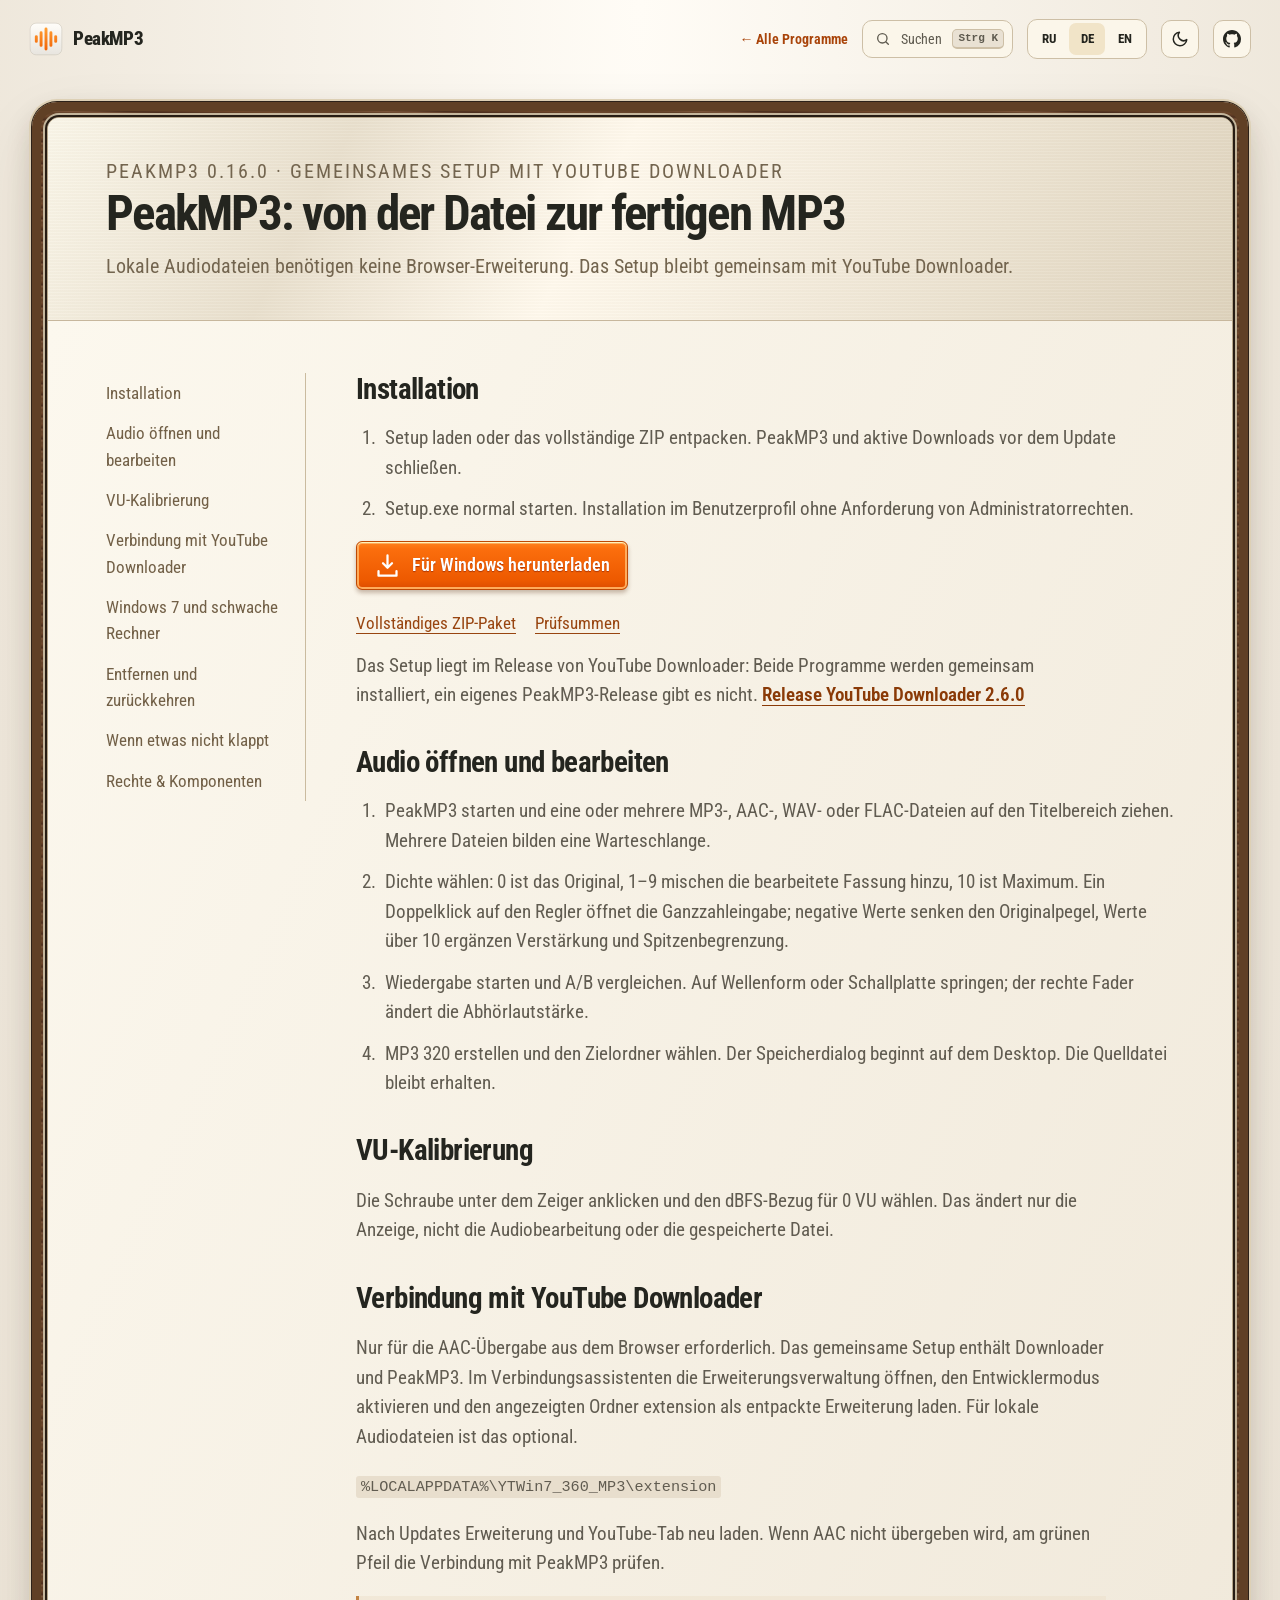
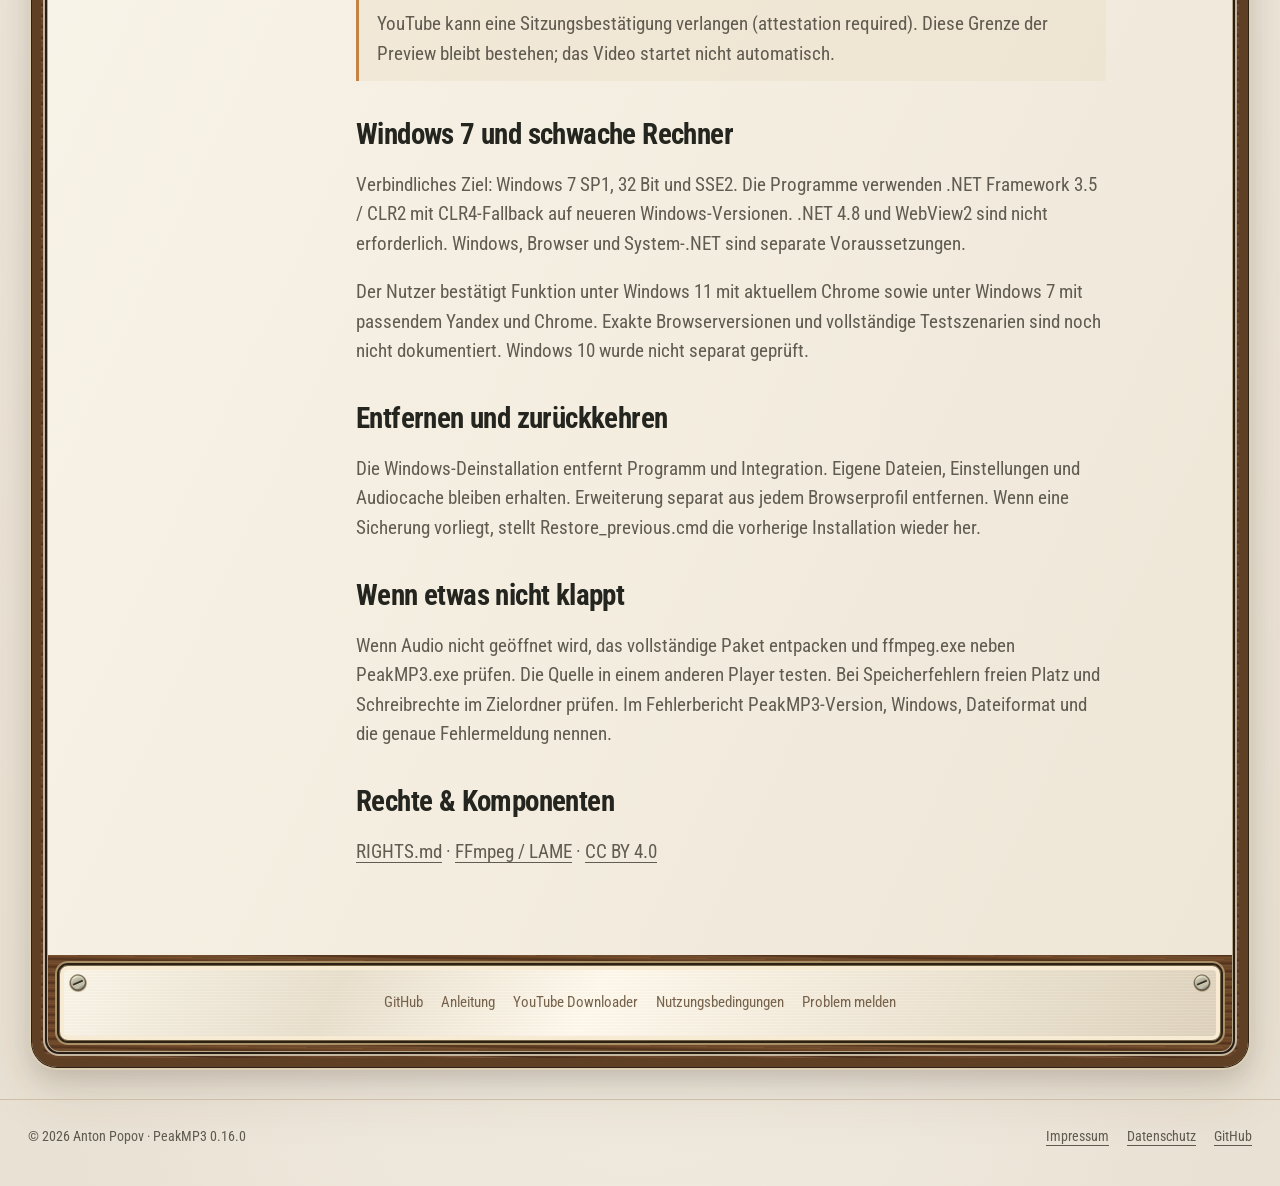
==== Guide-de.html @ d877c0b7 "kit: full brand in floating header, lighter pill transition" ====
<!doctype html><html lang="de"><head><meta charset="utf-8"><meta name="viewport" content="width=device-width,initial-scale=1"><meta name="description" content="Dichte einstellen, A/B vergleichen und MP3 320 speichern, unter Windows. Analoge Bedienung wie am Gerät."><meta name="application-version" content="0.16.0"><title>Anleitung – PeakMP3 0.16.0</title><link rel="icon" href="assets/site/peakmp3.svg"><script src="assets/kit/kit-theme.js"></script><link rel="stylesheet" href="assets/kit/kit.css?v=2026.11.06-1"><link rel="stylesheet" href="website/site.css"><link rel="stylesheet" href="website/peak.css"><link rel="stylesheet" href="website/peak-kit.css"><script src="assets/kit/programs.js?v=2026.11.06-1" defer></script><script src="assets/kit/kit.js?v=2026.11.06-1" defer></script></head><body class="ppk-page peak-site" data-lang="de"><a class="ppk-skip" href="#content">Zum Inhalt</a><div class="ppk-nav-wrap" id="ppk-nav-wrap">
<nav class="ppk-nav" aria-label="Hauptnavigation"><a class="ppk-brand" href="index.html"><img src="assets/site/peakmp3.svg" alt="" width="34" height="34"><span>PeakMP3</span></a><span class="ppk-spacer"></span><a class="ppk-back" href="https://popovantondev.github.io/popovantondev/index.html">← Alle Programme</a><button class="ppk-search-btn" type="button" data-ppk-open-search aria-label="Programme durchsuchen"><span>Suchen</span><kbd>Strg K</kbd></button><div class="ppk-langs"><a href="Guide-ru.html" lang="ru" hreflang="ru">RU</a><a href="Guide-de.html" lang="de" hreflang="de" aria-current="page">DE</a><a href="Guide-en.html" lang="en" hreflang="en">EN</a></div><button class="ppk-icon-btn ppk-theme-btn" type="button" data-ppk-theme aria-label="Farbschema wechseln"></button><a class="ppk-icon-btn ppk-gh-btn" href="https://github.com/popovantondev/PeakMP3" aria-label="GitHub"></a></nav>
</div><div class="site-shell"><div class="shell-inner"><main id="content"><header class="guide-title"><p class="section-kicker">PeakMP3 0.16.0 · Gemeinsames Setup mit YouTube Downloader</p><h1>PeakMP3: von der Datei zur fertigen MP3</h1><p>Lokale Audiodateien benötigen keine Browser-Erweiterung. Das Setup bleibt gemeinsam mit YouTube Downloader.</p></header><div class="page-body guide-layout"><nav class="guide-toc" aria-label="In der Anleitung"><a href="#install">Installation</a><a href="#audio">Audio öffnen und bearbeiten</a><a href="#calibration">VU-Kalibrierung</a><a href="#integration">Verbindung mit YouTube Downloader</a><a href="#windows">Windows 7 und schwache Rechner</a><a href="#uninstall">Entfernen und zurückkehren</a><a href="#help">Wenn etwas nicht klappt</a><a href="#rights">Rechte &amp; Komponenten</a></nav><div class="guide-content"><section id="install"><h2>Installation</h2><ol><li>Setup laden oder das vollständige ZIP entpacken. PeakMP3 und aktive Downloads vor dem Update schließen.</li><li>Setup.exe normal starten. Installation im Benutzerprofil ohne Anforderung von Administratorrechten.</li></ol><a class="button primary small" data-download="setup" href="https://github.com/popovantondev/YouTubeDownloader/releases/download/v2.6.0/YouTubeDownloader-PeakMP3-2.6.0-Preview-Setup.exe" download><svg viewBox="0 0 24 24" aria-hidden="true"><path d="M12 3v11m-4-4 4 4 4-4M4 17v4h16v-4"/></svg>Für Windows herunterladen</a><div class="download-links"><a href="https://github.com/popovantondev/YouTubeDownloader/releases/download/v2.6.0/YouTubeDownloader-PeakMP3-2.6.0-Preview-FULL.zip">Vollständiges ZIP-Paket</a><a href="https://github.com/popovantondev/YouTubeDownloader/releases/download/v2.6.0/SHA256SUMS.txt">Prüfsummen</a></div><p class="installer-note">Das Setup liegt im Release von YouTube Downloader: Beide Programme werden gemeinsam installiert, ein eigenes PeakMP3-Release gibt es nicht. <a href="https://github.com/popovantondev/YouTubeDownloader/releases/tag/v2.6.0">Release YouTube Downloader 2.6.0</a></p></section><section id="audio"><h2>Audio öffnen und bearbeiten</h2><ol><li>PeakMP3 starten und eine oder mehrere MP3-, AAC-, WAV- oder FLAC-Dateien auf den Titelbereich ziehen. Mehrere Dateien bilden eine Warteschlange.</li><li>Dichte wählen: 0 ist das Original, 1–9 mischen die bearbeitete Fassung hinzu, 10 ist Maximum. Ein Doppelklick auf den Regler öffnet die Ganzzahleingabe; negative Werte senken den Originalpegel, Werte über 10 ergänzen Verstärkung und Spitzenbegrenzung.</li><li>Wiedergabe starten und A/B vergleichen. Auf Wellenform oder Schallplatte springen; der rechte Fader ändert die Abhörlautstärke.</li><li>MP3 320 erstellen und den Zielordner wählen. Der Speicherdialog beginnt auf dem Desktop. Die Quelldatei bleibt erhalten.</li></ol></section><section id="calibration"><h2>VU-Kalibrierung</h2><p>Die Schraube unter dem Zeiger anklicken und den dBFS-Bezug für 0 VU wählen. Das ändert nur die Anzeige, nicht die Audiobearbeitung oder die gespeicherte Datei.</p></section><section id="integration"><h2>Verbindung mit YouTube Downloader</h2><p>Nur für die AAC-Übergabe aus dem Browser erforderlich. Das gemeinsame Setup enthält Downloader und PeakMP3. Im Verbindungsassistenten die Erweiterungsverwaltung öffnen, den Entwicklermodus aktivieren und den angezeigten Ordner extension als entpackte Erweiterung laden. Für lokale Audiodateien ist das optional.</p><p><code>%LOCALAPPDATA%\YTWin7_360_MP3\extension</code></p><p>Nach Updates Erweiterung und YouTube-Tab neu laden. Wenn AAC nicht übergeben wird, am grünen Pfeil die Verbindung mit PeakMP3 prüfen.</p><p class="notice">YouTube kann eine Sitzungsbestätigung verlangen (attestation required). Diese Grenze der Preview bleibt bestehen; das Video startet nicht automatisch.</p></section><section id="windows"><h2>Windows 7 und schwache Rechner</h2><p>Verbindliches Ziel: Windows 7 SP1, 32 Bit und SSE2. Die Programme verwenden .NET Framework 3.5 / CLR2 mit CLR4-Fallback auf neueren Windows-Versionen. .NET 4.8 und WebView2 sind nicht erforderlich. Windows, Browser und System-.NET sind separate Voraussetzungen.</p><p>Der Nutzer bestätigt Funktion unter Windows 11 mit aktuellem Chrome sowie unter Windows 7 mit passendem Yandex und Chrome. Exakte Browserversionen und vollständige Testszenarien sind noch nicht dokumentiert. Windows 10 wurde nicht separat geprüft.</p></section><section id="uninstall"><h2>Entfernen und zurückkehren</h2><p>Die Windows-Deinstallation entfernt Programm und Integration. Eigene Dateien, Einstellungen und Audiocache bleiben erhalten. Erweiterung separat aus jedem Browserprofil entfernen. Wenn eine Sicherung vorliegt, stellt Restore_previous.cmd die vorherige Installation wieder her.</p></section><section id="help"><h2>Wenn etwas nicht klappt</h2><p>Wenn Audio nicht geöffnet wird, das vollständige Paket entpacken und ffmpeg.exe neben PeakMP3.exe prüfen. Die Quelle in einem anderen Player testen. Bei Speicherfehlern freien Platz und Schreibrechte im Zielordner prüfen. Im Fehlerbericht PeakMP3-Version, Windows, Dateiformat und die genaue Fehlermeldung nennen.</p></section><section id="rights"><h2>Rechte &amp; Komponenten</h2><p><a href="https://github.com/popovantondev/PeakMP3/blob/main/RIGHTS.md">RIGHTS.md</a> · <a href="https://github.com/popovantondev/YouTubeDownloader/blob/main/THIRD_PARTY_NOTICES.md">FFmpeg / LAME</a> · <a href="music/CREDITS.md">CC BY 4.0</a></p></section></div></div></main><footer class="workflow-wrap"><div class="workflow"><div class="footer-links"><a href="https://github.com/popovantondev/PeakMP3">GitHub</a><a href="Guide-de.html">Anleitung</a><a href="https://popovantondev.github.io/YouTubeDownloader/index.html">YouTube Downloader</a><a href="https://github.com/popovantondev/PeakMP3/blob/main/RIGHTS.md">Nutzungsbedingungen</a><a href="https://github.com/popovantondev/PeakMP3/issues/new">Problem melden</a></div></div></footer></div></div><footer class="ppk-footer">
<span>© 2026 Anton Popov · PeakMP3 0.16.0</span>
<nav aria-label="Rechtliches"><a href="https://popovantondev.github.io/popovantondev/impressum.html">Impressum</a><a href="https://popovantondev.github.io/popovantondev/datenschutz.html">Datenschutz</a><a href="https://github.com/popovantondev/PeakMP3">GitHub</a></nav>
</footer></body></html>
---- assets/kit/kit.css ----
/* popovantondev shared kit: tokens, header, search palette, components, footer.
   Everything is prefixed ppk-. Pages set their accent in their own CSS (see demo.html).
   Kit tokens have zero specificity (:where), so any page rule overrides them regardless of load order. */

/* ---------- tokens ---------- */
:where(:root){color-scheme:light;
  --ppk-bg:#f3f6fb;--ppk-panel:#ffffff;--ppk-ink:#172a42;--ppk-muted:#52647b;--ppk-line:#d9e3ee;
  --ppk-accent:#0f6f7c;--ppk-accent-ink:#ffffff;--ppk-tint:#e2f2f3;--ppk-hero:#0c3a45;--ppk-hero-end:#1b6b78;
  --ppk-glass:rgba(255,255,255,.76);--ppk-term:#0f1b26;--ppk-term-ink:#d6e4ef;--ppk-term-ps:#7fd4dc;--ppk-term-ok:#6ee787;--ppk-term-dim:#8fa3b6;
  --ppk-ok:#15803d;--ppk-ok-bg:#dcfce7;--ppk-ok-fg:#166534;--ppk-warn-bg:#fef3c7;--ppk-warn-fg:#92400e;
  --ppk-focus:#1a5fd0;--ppk-shadow:0 22px 50px -30px rgba(22,43,72,.35);
  --ppk-radius-s:8px;--ppk-radius-m:12px;--ppk-radius-l:20px;--ppk-radius-pill:999px;
  --ppk-font:system-ui,-apple-system,"Segoe UI",sans-serif;--ppk-mono:ui-monospace,"Cascadia Code",Consolas,monospace;--ppk-shell:1200px}
:where([data-theme="dark"]){color-scheme:dark;
  --ppk-bg:#0c131b;--ppk-panel:#131d28;--ppk-ink:#e5edf5;--ppk-muted:#9badbf;--ppk-line:#233142;
  --ppk-accent:#3cc1cc;--ppk-accent-ink:#03262b;--ppk-tint:#11343a;--ppk-hero:#082a32;--ppk-hero-end:#145a65;
  --ppk-glass:rgba(19,29,40,.76);--ppk-term:#070d13;--ppk-term-ink:#d6e4ef;--ppk-term-ps:#7fd4dc;--ppk-term-ok:#6ee787;--ppk-term-dim:#8fa3b6;
  --ppk-ok:#4ade80;--ppk-ok-bg:#14532d;--ppk-ok-fg:#bbf7d0;--ppk-warn-bg:#78350f;--ppk-warn-fg:#fde68a;
  --ppk-focus:#7ab8ff;--ppk-shadow:0 22px 50px -30px rgba(0,0,0,.7)}
@media (prefers-color-scheme:dark){:where(:root:not([data-theme])){color-scheme:dark;
  --ppk-bg:#0c131b;--ppk-panel:#131d28;--ppk-ink:#e5edf5;--ppk-muted:#9badbf;--ppk-line:#233142;
  --ppk-accent:#3cc1cc;--ppk-accent-ink:#03262b;--ppk-tint:#11343a;--ppk-hero:#082a32;--ppk-hero-end:#145a65;
  --ppk-glass:rgba(19,29,40,.76);--ppk-term:#070d13;--ppk-term-ink:#d6e4ef;--ppk-term-ps:#7fd4dc;--ppk-term-ok:#6ee787;--ppk-term-dim:#8fa3b6;
  --ppk-ok:#4ade80;--ppk-ok-bg:#14532d;--ppk-ok-fg:#bbf7d0;--ppk-warn-bg:#78350f;--ppk-warn-fg:#fde68a;
  --ppk-focus:#7ab8ff;--ppk-shadow:0 22px 50px -30px rgba(0,0,0,.7)}}

/* ---------- base (only inside pages that opt in with class ppk-page on body) ---------- */
.ppk-page{margin:0;background:radial-gradient(ellipse at 80% 0,var(--ppk-tint),transparent 55%),var(--ppk-bg);background-attachment:fixed;color:var(--ppk-ink);font:16px/1.6 var(--ppk-font);transition:background-color .3s,color .3s}
.ppk-page *,.ppk-page *::before,.ppk-page *::after{box-sizing:border-box}
:where(.ppk-page a){color:var(--ppk-accent);text-underline-offset:4px}
:where(.ppk-page img){max-width:100%;height:auto}
:where(.ppk-page button){font:inherit;color:inherit}
.ppk-page :focus-visible,.ppk-overlay :focus-visible,.ppk-nav-wrap :focus-visible,.ppk-footer :focus-visible{outline:3px solid var(--ppk-focus);outline-offset:3px}
:where(.ppk-page h1),.ppk-title{font-size:clamp(34px,4.6vw,58px);line-height:1.05;letter-spacing:-.035em;margin:14px 0 18px}
:where(.ppk-page h2),.ppk-h2{font-size:clamp(22px,2.4vw,28px);line-height:1.25;letter-spacing:-.01em;margin:0 0 6px}
.ppk-page [hidden],.ppk-overlay[hidden]{display:none!important}
.ppk-shell{max-width:var(--ppk-shell);margin:0 auto;padding:0 28px}
.ppk-section{margin:56px 0;position:relative}
.ppk-sub{color:var(--ppk-muted);margin:0 0 22px}
.ppk-sr-only{position:absolute!important;width:1px;height:1px;margin:-1px;padding:0;overflow:hidden;clip:rect(0 0 0 0);white-space:nowrap;border:0}
.ppk-skip{position:absolute;left:12px;top:-60px;z-index:200;background:var(--ppk-panel);color:var(--ppk-ink);border:2px solid var(--ppk-focus);border-radius:var(--ppk-radius-m);padding:8px 14px;font-weight:700;text-decoration:none}
.ppk-skip:focus{top:12px}
html.ppk-lock{overflow:hidden}

/* ---------- icons (CSS masks, work without JS and without inline SVG) ---------- */
.ppk-search-btn::before,.ppk-gh-btn::before,.ppk-theme-btn::before,.ppk-btn-gh::before{content:"";flex:none;background:currentColor;-webkit-mask:var(--ppk-ico) center/contain no-repeat;mask:var(--ppk-ico) center/contain no-repeat}
.ppk-search-btn::before{--ppk-ico:url("data:image/svg+xml,%3Csvg xmlns='http://www.w3.org/2000/svg' viewBox='0 0 24 24' fill='none' stroke='black' stroke-width='2' stroke-linecap='round'%3E%3Ccircle cx='11' cy='11' r='7'/%3E%3Cpath d='m20 20-3.5-3.5'/%3E%3C/svg%3E");width:16px;height:16px}
.ppk-gh-btn::before,.ppk-btn-gh::before{--ppk-ico:url("data:image/svg+xml,%3Csvg xmlns='http://www.w3.org/2000/svg' viewBox='0 0 16 16'%3E%3Cpath d='M8 0C3.58 0 0 3.58 0 8c0 3.54 2.29 6.53 5.47 7.59.4.07.55-.17.55-.38 0-.19-.01-.82-.01-1.49-2.01.37-2.53-.49-2.69-.94-.09-.23-.48-.94-.82-1.13-.28-.15-.68-.52-.01-.53.63-.01 1.08.58 1.23.82.72 1.21 1.87.87 2.33.66.07-.52.28-.87.51-1.07-1.78-.2-3.64-.89-3.64-3.95 0-.87.31-1.59.82-2.15-.08-.2-.36-1.02.08-2.12 0 0 .67-.21 2.2.82.64-.18 1.32-.27 2-.27.68 0 1.36.09 2 .27 1.53-1.04 2.2-.82 2.2-.82.44 1.1.16 1.92.08 2.12.51.56.82 1.27.82 2.15 0 3.07-1.87 3.75-3.65 3.95.29.25.54.73.54 1.48 0 1.07-.01 1.93-.01 2.2 0 .21.15.46.55.38A8.013 8.013 0 0 0 16 8c0-4.42-3.58-8-8-8z'/%3E%3C/svg%3E");width:18px;height:18px}
.ppk-theme-btn::before{--ppk-ico:url("data:image/svg+xml,%3Csvg xmlns='http://www.w3.org/2000/svg' viewBox='0 0 24 24' fill='none' stroke='black' stroke-width='2' stroke-linecap='round' stroke-linejoin='round'%3E%3Cpath d='M21 12.8A9 9 0 1 1 11.2 3a7 7 0 0 0 9.8 9.8z'/%3E%3C/svg%3E");width:18px;height:18px}
:root[data-theme="dark"] .ppk-theme-btn::before{--ppk-ico:url("data:image/svg+xml,%3Csvg xmlns='http://www.w3.org/2000/svg' viewBox='0 0 24 24' fill='none' stroke='black' stroke-width='2' stroke-linecap='round'%3E%3Ccircle cx='12' cy='12' r='4.5'/%3E%3Cpath d='M12 2v2M12 20v2M4.9 4.9l1.4 1.4M17.7 17.7l1.4 1.4M2 12h2M20 12h2M4.9 19.1l1.4-1.4M17.7 6.3l1.4-1.4'/%3E%3C/svg%3E")}
@media (prefers-color-scheme:dark){:root:not([data-theme]) .ppk-theme-btn::before{--ppk-ico:url("data:image/svg+xml,%3Csvg xmlns='http://www.w3.org/2000/svg' viewBox='0 0 24 24' fill='none' stroke='black' stroke-width='2' stroke-linecap='round'%3E%3Ccircle cx='12' cy='12' r='4.5'/%3E%3Cpath d='M12 2v2M12 20v2M4.9 4.9l1.4 1.4M17.7 17.7l1.4 1.4M2 12h2M20 12h2M4.9 19.1l1.4-1.4M17.7 6.3l1.4-1.4'/%3E%3C/svg%3E")}}
.ppk-search-btn:has(svg)::before,.ppk-icon-btn:has(svg)::before,.ppk-btn-gh:has(svg)::before{display:none}

/* ---------- header: static markup, JS only improves it ---------- */
.ppk-nav-wrap{position:sticky;top:0;z-index:40;padding:10px 0 0}
.ppk-nav-wrap.ppk-floating{padding-inline:8px}
.ppk-nav{position:relative;isolation:isolate;max-width:var(--ppk-shell);margin:0 auto;display:flex;align-items:center;gap:14px;padding:10px 28px;border:1px solid transparent;border-radius:0;font:14px/1.3 var(--ppk-font);color:var(--ppk-ink);transition:border-color .25s,border-radius .25s}
/* Glass pill is a separate layer: the header jump to the pill changes layout once, the glass, blur and shadow only fade in (opacity), so scrolling past the threshold stays cheap. */
.ppk-nav::before{content:"";position:absolute;inset:-1px;z-index:-1;border-radius:inherit;background:var(--ppk-glass);-webkit-backdrop-filter:blur(14px) saturate(1.4);backdrop-filter:blur(14px) saturate(1.4);box-shadow:0 10px 30px -18px rgba(0,0,0,.35);opacity:0;pointer-events:none;transition:opacity .25s}
.ppk-nav *,.ppk-nav *::before,.ppk-nav *::after{box-sizing:border-box}
.ppk-floating .ppk-nav{max-width:980px;padding:8px 10px 8px 16px;border-color:var(--ppk-line);border-radius:var(--ppk-radius-pill)}
.ppk-floating .ppk-nav::before{opacity:1}
.ppk-brand{display:flex;align-items:center;gap:10px;min-width:0;font-size:16px;font-weight:750;color:var(--ppk-ink);text-decoration:none;white-space:nowrap}
.ppk-brand img{width:34px;height:34px;flex:none;border-radius:9px}
.ppk-brand span{overflow:hidden;text-overflow:ellipsis;padding:3px 4px 3px 0;margin:-3px -4px -3px 0}
.ppk-spacer{flex:1}
.ppk-back{display:inline-flex;align-items:center;min-height:38px;font-size:14px;font-weight:650;color:var(--ppk-accent);text-decoration:none;white-space:nowrap}
.ppk-back:hover{text-decoration:underline;text-underline-offset:4px}
.ppk-search-btn{display:none;align-items:center;gap:10px;min-height:38px;padding:6px 8px 6px 12px;border:1px solid var(--ppk-line);border-radius:10px;background:var(--ppk-panel);color:var(--ppk-muted);font:inherit;font-size:14px;cursor:pointer;transition:border-color .2s}
.ppk-search-btn:hover{border-color:var(--ppk-accent)}
html.ppk-js .ppk-search-btn{display:flex}
.ppk-search-btn kbd,.ppk-kbd{font:600 11px/1 var(--ppk-mono);border:1px solid var(--ppk-line);border-bottom-width:2px;border-radius:5px;padding:3px 5px;color:var(--ppk-muted);background:var(--ppk-bg)}
.ppk-langs{display:flex;gap:2px;padding:3px;border:1px solid var(--ppk-line);border-radius:10px;background:var(--ppk-panel)}
.ppk-langs a{display:grid;place-items:center;min-width:36px;min-height:32px;border-radius:7px;color:var(--ppk-ink);font-size:13px;font-weight:700;text-decoration:none}
.ppk-langs a:hover{background:var(--ppk-bg)}
.ppk-langs a[aria-current]{background:var(--ppk-tint);color:var(--ppk-ink)}
.ppk-icon-btn{display:grid;place-items:center;width:38px;height:38px;padding:0;border:1px solid var(--ppk-line);border-radius:10px;background:var(--ppk-panel);color:var(--ppk-ink);text-decoration:none;cursor:pointer;transition:border-color .2s}
.ppk-icon-btn:hover{border-color:var(--ppk-accent)}
.ppk-icon-btn svg{width:18px;height:18px}
html:not(.ppk-js) .ppk-theme-btn{display:none}

/* ---------- hero parts ---------- */
.ppk-hero{display:grid;grid-template-columns:minmax(0,1fr) minmax(0,1.05fr);gap:40px;align-items:center;margin:34px 0 10px}
.ppk-hero>*{min-width:0}
.ppk-pill{display:inline-flex;align-items:center;gap:8px;max-width:100%;padding:4px 12px 4px 4px;border:1px solid var(--ppk-line);border-radius:var(--ppk-radius-pill);background:var(--ppk-panel);color:var(--ppk-ink);font-size:13px;text-decoration:none;transition:border-color .2s,transform .2s}
.ppk-pill:hover{border-color:var(--ppk-accent);transform:translateY(-1px)}
.ppk-pill .ppk-new{flex:none;background:var(--ppk-accent);color:var(--ppk-accent-ink);border-radius:var(--ppk-radius-pill);padding:2px 8px;font-weight:800;font-size:11px;letter-spacing:.04em}
.ppk-pill .ppk-more{color:var(--ppk-accent);font-weight:650;white-space:nowrap}
.ppk-lead{margin:0 0 18px;color:var(--ppk-muted);font-size:19px}
.ppk-status{display:inline-block;padding:4px 10px;border-radius:var(--ppk-radius-s);background:var(--ppk-tint);color:var(--ppk-accent);font-size:14px;font-weight:700}
.ppk-actions{display:flex;flex-wrap:wrap;align-items:center;gap:10px;margin:22px 0 14px}
.ppk-btn{display:inline-flex;align-items:center;gap:10px;min-height:46px;padding:10px 16px;border:1px solid var(--ppk-line);border-radius:11px;background:var(--ppk-panel);color:var(--ppk-accent);font-size:15px;font-weight:700;text-decoration:none;cursor:pointer;transition:transform .15s,box-shadow .2s,border-color .2s}
.ppk-btn:hover{transform:translateY(-1px);box-shadow:0 8px 20px -12px rgba(0,0,0,.35);border-color:var(--ppk-accent)}
.ppk-btn-primary{background:var(--ppk-accent);border-color:var(--ppk-accent);color:var(--ppk-accent-ink)}
.ppk-btn-gh{color:var(--ppk-ink)}
.ppk-chip{display:inline-flex;align-items:center;gap:6px;padding:1px 7px;border:1px solid var(--ppk-line);border-radius:7px;background:var(--ppk-bg);color:var(--ppk-muted);font-size:12px;font-weight:600}
.ppk-dot{display:inline-block;width:9px;height:9px;border-radius:50%;background:var(--ppk-accent)}
.ppk-requirements{margin:0;padding-left:14px;border-left:3px solid var(--ppk-line);color:var(--ppk-muted);font-size:14px}
.ppk-requirements strong{display:block;color:var(--ppk-ink)}
.ppk-preview{position:relative;margin:0;overflow:hidden;border:1px solid var(--ppk-line);border-radius:22px;background:var(--ppk-panel);box-shadow:var(--ppk-shadow)}
.ppk-stage{display:grid;place-items:center;padding:18px;background:linear-gradient(145deg,var(--ppk-hero),var(--ppk-hero-end))}
.ppk-stage img{display:block;width:auto;max-height:470px;filter:drop-shadow(0 8px 18px rgba(0,0,0,.25))}
.ppk-preview figcaption{padding:12px 18px;color:var(--ppk-muted);font-size:14px}

/* ---------- bento ---------- */
.ppk-bento{display:grid;grid-template-columns:repeat(3,minmax(0,1fr));gap:16px}
.ppk-tile{position:relative;min-width:0;overflow:hidden;padding:22px;border:1px solid var(--ppk-line);border-radius:var(--ppk-radius-l);background:var(--ppk-panel)}
.ppk-tile h3{margin:0 0 4px;font-size:18px}
.ppk-tile p{margin:0 0 14px;color:var(--ppk-muted);font-size:15px}
.ppk-wide{grid-column:span 2}
.ppk-term{min-height:178px;overflow:hidden;padding:14px 16px;border-radius:14px;background:var(--ppk-term);color:var(--ppk-term-ink);font:13.5px/1.75 var(--ppk-mono)}
.ppk-term-bar{display:flex;gap:6px;margin-bottom:10px}
.ppk-term-bar i{width:10px;height:10px;border-radius:50%;background:#4a586a}
.ppk-term-out>div{overflow-wrap:anywhere}
.ppk-term .ppk-ps{color:var(--ppk-term-ps)}
.ppk-term .ppk-ok{color:var(--ppk-term-ok)}
.ppk-term .ppk-dim{color:var(--ppk-term-dim)}
.ppk-cursor{display:inline-block;width:8px;height:1.05em;background:var(--ppk-term-ink);vertical-align:-2px;animation:ppk-blink 1s steps(1) infinite}
@keyframes ppk-blink{50%{opacity:0}}
.ppk-chips{display:flex;flex-wrap:wrap;gap:8px}
.ppk-chips span{padding:6px 12px;border:1px solid var(--ppk-line);border-radius:var(--ppk-radius-pill);background:var(--ppk-bg);font-size:14px;font-weight:600;transition:transform .2s,border-color .2s}
.ppk-chips span:hover{transform:translateY(-2px);border-color:var(--ppk-accent)}
.ppk-live{display:inline-flex;align-items:center;gap:8px;color:var(--ppk-ok);font-size:15px;font-weight:700}
.ppk-live::before{content:"";width:10px;height:10px;border-radius:50%;background:var(--ppk-ok);box-shadow:0 0 0 0 rgba(22,163,74,.55);animation:ppk-pulse 2s infinite}
@keyframes ppk-pulse{70%{box-shadow:0 0 0 10px rgba(22,163,74,0)}100%{box-shadow:0 0 0 0 rgba(22,163,74,0)}}
.ppk-checks{display:grid;gap:8px;margin:0;padding:0;list-style:none;font-size:15px}
.ppk-checks li::before{content:"\2713";margin-right:8px;color:var(--ppk-ok);font-weight:800}

/* ---------- steps ---------- */
.ppk-process{padding:26px;border:1px solid var(--ppk-line);border-radius:18px;background:var(--ppk-panel)}
.ppk-flow{display:grid;grid-template-columns:repeat(3,minmax(0,1fr));gap:12px;margin:14px 0 0;padding:0;list-style:none;counter-reset:ppk-step}
.ppk-flow li{padding:14px 16px;border:1px solid var(--ppk-line);border-radius:var(--ppk-radius-m);background:var(--ppk-bg)}
.ppk-flow li::before{counter-increment:ppk-step;content:counter(ppk-step,decimal-leading-zero);display:block;color:var(--ppk-accent);font-size:14px;font-weight:700}

/* ---------- tabs and program cards ---------- */
.ppk-tabs{display:inline-flex;flex-wrap:wrap;gap:4px;padding:4px;border:1px solid var(--ppk-line);border-radius:14px;background:var(--ppk-panel)}
.ppk-tabs button{padding:8px 14px;min-height:38px;border:0;border-radius:10px;background:transparent;color:var(--ppk-muted);font-size:14px;font-weight:650;cursor:pointer;transition:background-color .2s,color .2s}
.ppk-tabs button:hover{color:var(--ppk-ink)}
.ppk-tabs button[aria-selected="true"]{background:var(--ppk-accent);color:var(--ppk-accent-ink)}
.ppk-app-grid{display:grid;grid-template-columns:repeat(auto-fill,minmax(230px,1fr));gap:12px;margin-top:16px}
.ppk-app-card{display:flex;align-items:flex-start;gap:12px;padding:14px;border:1px solid var(--ppk-line);border-radius:14px;background:var(--ppk-panel);color:var(--ppk-ink);text-decoration:none;animation:ppk-fade .35s ease both;transition:border-color .2s,transform .2s}
.ppk-app-card:hover{border-color:var(--ppk-accent);transform:translateY(-2px)}
.ppk-app-card img{flex:none;width:36px;height:36px;border-radius:9px}
.ppk-app-card b{display:block;font-size:15px}
.ppk-app-card small{display:block;color:var(--ppk-muted);font-size:13px;line-height:1.4}
@keyframes ppk-fade{from{opacity:0;transform:translateY(6px)}}

/* ---------- demo frame ---------- */
.ppk-demo{overflow:hidden;border:1px solid var(--ppk-line);border-radius:var(--ppk-radius-l);background:var(--ppk-panel);box-shadow:var(--ppk-shadow)}
.ppk-demo-head{display:flex;flex-wrap:wrap;align-items:center;gap:10px;padding:12px 16px;border-bottom:1px solid var(--ppk-line);font-weight:700}
.ppk-demo-label{margin-left:auto;padding:3px 10px;border-radius:var(--ppk-radius-pill);background:var(--ppk-warn-bg);color:var(--ppk-warn-fg);font-size:13px;font-weight:700}
.ppk-demo-body{display:grid;grid-template-columns:220px minmax(0,1fr);min-height:250px}
.ppk-demo-side{display:grid;align-content:start;gap:10px;padding:16px;border-right:1px solid var(--ppk-line);font-size:14px}
.ppk-field{padding:8px 10px;border:1px solid var(--ppk-line);border-radius:10px;background:var(--ppk-bg)}
.ppk-field small{display:block;color:var(--ppk-muted)}
.ppk-demo-main{min-width:0;padding:16px}
.ppk-rows{display:grid;gap:6px;margin:0 0 12px;padding:0;list-style:none}
.ppk-rows li{display:grid;grid-template-columns:minmax(0,1fr) auto;gap:10px;align-items:center;padding:8px 12px;border:1px solid var(--ppk-line);border-radius:10px;font-size:14px;animation:ppk-fade .3s ease both}
.ppk-rows li>:first-child{overflow-wrap:anywhere}
.ppk-badge{padding:2px 8px;border-radius:6px;background:var(--ppk-tint);color:var(--ppk-ink);font-size:12px;font-weight:700}
.ppk-badge-ok{background:var(--ppk-ok-bg);color:var(--ppk-ok-fg)}
.ppk-badge-warn{background:var(--ppk-warn-bg);color:var(--ppk-warn-fg)}
.ppk-progress{height:8px;margin:10px 0;overflow:hidden;border:1px solid var(--ppk-line);border-radius:99px;background:var(--ppk-bg)}
.ppk-progress i{display:block;width:0;height:100%;background:var(--ppk-accent);transition:width .25s linear}
.ppk-demo-empty{padding:24px 0;color:var(--ppk-muted);font-size:14px}
.ppk-demo-done{color:var(--ppk-ok);font-weight:700}

/* ---------- search palette (built by kit.js) ---------- */
.ppk-overlay{position:fixed;inset:0;z-index:100;display:grid;place-items:start center;padding:12vh 16px 16px;background:rgba(8,15,24,.55);-webkit-backdrop-filter:blur(3px);backdrop-filter:blur(3px);font:16px/1.5 var(--ppk-font);color:var(--ppk-ink)}
.ppk-overlay *,.ppk-overlay *::before,.ppk-overlay *::after{box-sizing:border-box}
.ppk-palette{width:min(620px,100%);overflow:hidden;border:1px solid var(--ppk-line);border-radius:16px;background:var(--ppk-panel);box-shadow:0 30px 80px -20px rgba(0,0,0,.5);animation:ppk-pop .18s ease}
@keyframes ppk-pop{from{opacity:0;transform:translateY(-8px) scale(.98)}}
.ppk-phead{display:flex;align-items:center;border-bottom:1px solid var(--ppk-line)}
.ppk-palette-input{flex:1;min-width:0;padding:16px 18px;border:0;background:transparent;color:var(--ppk-ink);font:inherit;font-size:17px;outline:none}
.ppk-palette-input::placeholder{color:var(--ppk-muted);opacity:1}
.ppk-phead:focus-within{box-shadow:inset 0 -2px 0 var(--ppk-focus)}
.ppk-pclose{margin-right:12px;padding:6px 8px;border:1px solid var(--ppk-line);border-radius:7px;background:var(--ppk-bg);color:var(--ppk-muted);font:600 12px/1 var(--ppk-mono);cursor:pointer}
.ppk-plist{max-height:min(420px,55vh);margin:0;padding:6px;overflow:auto;list-style:none}
.ppk-pitem{display:flex;align-items:center;gap:12px;padding:9px 10px;border-radius:10px;color:var(--ppk-ink);text-decoration:none}
.ppk-pitem[aria-selected="true"]{background:var(--ppk-tint);box-shadow:inset 3px 0 0 var(--ppk-accent)}
.ppk-pitem img,.ppk-pletter{flex:none;width:30px;height:30px;border-radius:8px}
.ppk-pletter{display:grid;place-items:center;background:var(--ppk-accent);color:var(--ppk-accent-ink);font-weight:800}
.ppk-ptext{min-width:0}
.ppk-pname{display:block;font-weight:650}
.ppk-ptext small{display:block;overflow:hidden;color:var(--ppk-muted);font-size:12px;text-overflow:ellipsis;white-space:nowrap}
.ppk-pempty{margin:0;padding:22px 18px;color:var(--ppk-muted)}
.ppk-pfoot{display:flex;gap:14px;padding:9px 14px;border-top:1px solid var(--ppk-line);color:var(--ppk-muted);font-size:12px}

/* ---------- footer ---------- */
.ppk-footer{display:flex;flex-wrap:wrap;justify-content:space-between;gap:12px 16px;max-width:var(--ppk-shell);margin:60px auto 0;padding:26px 28px 40px;border-top:1px solid var(--ppk-line);color:var(--ppk-muted);font:14px/1.5 var(--ppk-font)}
.ppk-footer nav{display:flex;flex-wrap:wrap;gap:6px 18px}
.ppk-footer a{color:var(--ppk-muted);text-decoration:underline;text-underline-offset:4px}
.ppk-footer a:hover{color:var(--ppk-ink)}

/* ---------- long text (Guide pages): opt in with class ppk-prose ---------- */
.ppk-prose{line-height:1.7}
.ppk-prose table{display:block;max-width:100%;overflow-x:auto;border-collapse:collapse}
.ppk-prose th,.ppk-prose td{padding:8px 12px;border:1px solid var(--ppk-line);text-align:left;vertical-align:top}
.ppk-prose th{background:var(--ppk-tint)}
.ppk-prose pre,.ppk-prose code{font-family:var(--ppk-mono);font-size:.92em}
.ppk-prose pre{max-width:100%;overflow-x:auto;padding:14px 16px;border-radius:var(--ppk-radius-m);background:var(--ppk-term);color:var(--ppk-term-ink)}
.ppk-prose :not(pre)>code{padding:1px 6px;border-radius:6px;background:var(--ppk-tint)}
.ppk-prose blockquote{margin:1em 0;padding:2px 16px;border-left:3px solid var(--ppk-accent);color:var(--ppk-muted)}

/* ---------- scroll reveal (hidden state only exists when JS runs) ---------- */
html.ppk-js .ppk-reveal:not(.ppk-in){opacity:0;transform:translateY(14px)}
.ppk-reveal{transition:opacity .6s ease,transform .6s ease}

/* ---------- small screens ---------- */
@media (max-width:900px){.ppk-hero{grid-template-columns:1fr}.ppk-bento{grid-template-columns:1fr 1fr}}
@media (max-width:640px){
  .ppk-shell,.ppk-footer{padding-left:16px;padding-right:16px}
  .ppk-nav{gap:8px;padding:8px 12px}
  .ppk-back{font-size:0;justify-content:center;width:38px;padding:0}
  .ppk-back::before{content:"\2190";font-size:20px}
  .ppk-search-btn span,.ppk-search-btn kbd{display:none}
  .ppk-search-btn{padding:0;width:38px;justify-content:center}
  .ppk-langs a{min-width:32px}
  .ppk-bento{grid-template-columns:1fr}
  .ppk-wide{grid-column:auto}
  .ppk-flow{grid-template-columns:1fr}
  .ppk-demo-body{grid-template-columns:1fr}
  .ppk-demo-side{border-right:0;border-bottom:1px solid var(--ppk-line)}
  .ppk-demo-label{margin-left:0}
  .ppk-pfoot{display:none}
  .ppk-overlay{padding-top:8vh}
}
@media (max-width:520px){
  .ppk-nav{flex-wrap:wrap;row-gap:6px}
  .ppk-nav::after{content:"";order:4;flex-basis:100%;height:0}
  .ppk-brand{order:1;margin-right:auto}
  .ppk-theme-btn{order:2}
  .ppk-gh-btn{order:3}
  .ppk-back{order:5}
  .ppk-search-btn{order:6;margin-left:auto}
  .ppk-langs{order:7}
  .ppk-spacer{display:none}
  .ppk-floating .ppk-nav{border-radius:26px;padding:8px 10px}
  .ppk-tile{padding:18px}
}

@media (prefers-reduced-motion:reduce){
  .ppk-nav-wrap,.ppk-nav,.ppk-nav::before,.ppk-pill,.ppk-btn,.ppk-chips span,.ppk-app-card,.ppk-reveal,.ppk-progress i,.ppk-page{transition:none!important}
  .ppk-palette,.ppk-app-card,.ppk-rows li,.ppk-cursor,.ppk-live::before{animation:none!important}
  html.ppk-js .ppk-reveal:not(.ppk-in){opacity:1;transform:none}
}
@media (forced-colors:active){.ppk-pitem[aria-selected="true"]{outline:2px solid Highlight}.ppk-tabs button[aria-selected="true"]{outline:2px solid Highlight}}
---- website/site.css ----
@font-face{font-family:Studio;src:url('../assets/site/fonts/RobotoCondensed.ttf') format('truetype');font-weight:100 900;font-display:swap}
:root{color-scheme:light;--ink:#24251f;--muted:#656259;--cream:#f4eddf;--orange:#ed640c;--wood:#654123;--metal:linear-gradient(118deg,#faf6e9,#e9e0ce 24%,#fff9ed 46%,#ded3bd);--grain:repeating-linear-gradient(0deg,#fff2 0px,#fff0 1px,#54350e09 2px,#fff0 3px)}
*{box-sizing:border-box}html{scroll-behavior:smooth;scroll-padding-top:30px}body{margin:0;background:radial-gradient(ellipse at 50% 0,#fffcf6,#e9e1d3 95%);color:var(--ink);font:17px/1.55 Studio,'Segoe UI',Arial,sans-serif;min-height:100vh}button,input,select{font:inherit}button,a{-webkit-tap-highlight-color:transparent}button{cursor:pointer}a{color:inherit;text-underline-offset:4px}button:focus-visible,a:focus-visible,input:focus-visible{outline:3px solid #a64405;outline-offset:5px}svg{width:24px;height:24px;flex-shrink:0;fill:none;stroke:currentColor;stroke-width:1.7;stroke-linecap:round;stroke-linejoin:round}.sr-only{position:absolute;clip:rect(0,0,0,0);width:1px;height:1px;overflow:hidden}.skip{position:fixed;top:-100px;left:20px;z-index:100;background:var(--cream);padding:10px}.skip:focus{top:10px}
.site-shell{width:calc(100% - 64px);max-width:1320px;margin:32px auto;border:9px solid #604025;border-radius:25px;padding:6px;background:repeating-linear-gradient(2deg,#6c482d 0,#614027 3px,#795338 5px,#4c2f1e 7px,#70482a 11px);box-shadow:0 0 0 1px #2d2219,0 0 0 3px #ddd0b5,0 12px 26px #2b1b142b,0 25px 65px #3f2c1717;overflow:hidden}.shell-inner{border:1px solid #b6a68a;border-radius:12px;overflow:hidden;background:#f4eddf;box-shadow:0 0 0 2px #261c13,0 0 0 4px #c4b69c}
.site-nav{display:flex;align-items:center;gap:36px;min-height:88px;padding:16px 38px;background-image:var(--grain),var(--metal);border-bottom:2px solid #baaa8c;box-shadow:0 1px 5px #49372033;position:relative;z-index:5}.brand{display:flex;align-items:center;gap:10px;text-decoration:none;white-space:nowrap;font-size:37px;font-weight:800;letter-spacing:-1.3px}.word-orange{color:#f36b11}.wave-mark{display:flex;align-items:center;gap:4px;width:48px;height:49px;flex-shrink:0}.wave-mark i{width:6px;background:linear-gradient(#ff8a29,#f5650b);border-radius:4px;box-shadow:inset 0 0 1px #a84819}.wave-mark i:nth-child(1),.wave-mark i:nth-child(5){height:22px}.wave-mark i:nth-child(2),.wave-mark i:nth-child(4){height:36px}.wave-mark i:nth-child(3){height:48px}.nav-links{display:flex;gap:29px;align-items:center;margin:0 auto 0 12px}.nav-links a{text-decoration:none;font-size:18px;font-weight:550;white-space:nowrap;transition:color .18s}.nav-links a:hover,.nav-links a[aria-current=page]{color:#aa470b}.nav-links a[aria-current=page]:after{content:'';display:block;width:17px;height:2px;background:#c9631d;margin:3px auto -5px}.languages{display:flex;gap:6px;margin-left:auto}.lang{display:grid;place-items:center;min-width:43px;height:34px;padding:3px 8px;border:1px solid #7d705d;border-radius:5px;background:linear-gradient(#fcf9f0,#e9dfcc 47%,#d9cdb5);box-shadow:inset 0 1px #fff,0 2px 2px #3023113b;text-decoration:none;font-size:15px;color:#222}.lang:hover{background:linear-gradient(#fffaf1,#ecdabe)}.lang[aria-current]{background:linear-gradient(#ffe5a9,#ffc969 55%,#f3ae38);border-color:#7d4c0c;box-shadow:inset 0 0 0 2px #ffe8a0,0 0 0 1px #2d241a,0 2px 5px #7e3a2550}.menu-toggle{display:none;align-items:center;justify-content:center;width:36px;height:36px;background:transparent;border:0;color:var(--ink)}
.hero{position:relative;display:grid;grid-template-columns:minmax(0,1.3fr) minmax(0,.8fr);gap:38px;align-items:center;min-height:656px;padding:34px 54px 37px;background:#f4e9d4 url('../assets/site/listening-room.webp') center bottom/cover no-repeat;isolation:isolate}.hero:before{content:'';position:absolute;inset:0;z-index:-1;background:linear-gradient(90deg,#fff8e236 20%,#fff8e212 50%,transparent 75%)}.hero-copy{padding:12px 0 8px}.eyebrow{color:#96744c;text-transform:uppercase;letter-spacing:2.4px;font-size:13px;font-weight:600;margin:0 0 16px}.hero-title{font-size:clamp(45px,4.8vw,70px);line-height:1.07;letter-spacing:-1.9px;font-weight:800;margin:0 0 23px}.hero-title span{display:block}.suite-title{font-size:27px;font-weight:600;line-height:1.3;margin:0 0 6px}.lead{font-size:21px;line-height:1.4;color:#5c5d56;margin:0;max-width:570px}.downloader-plaque{display:flex;align-items:center;gap:14px;margin-top:25px;max-width:445px;min-height:76px;padding:11px 17px;border:1px solid #b7a386;border-radius:6px;background-image:var(--grain),linear-gradient(110deg,#fffaefc9,#eee2cabb);box-shadow:inset 0 0 0 3px #fffaf052,0 2px 3px #624f342b;text-decoration:none;position:relative;transition:box-shadow .2s,transform .2s}.downloader-plaque:before,.downloader-plaque:after{content:'';position:absolute;width:3px;height:3px;background:#a59375;border:1px solid #c1b294;border-radius:100%;top:5px}.downloader-plaque:before{left:5px}.downloader-plaque:after{right:5px}.downloader-plaque:hover{box-shadow:inset 0 0 0 3px #fffaf087,0 3px 9px #624f3440;transform:translateY(-1px)}.downloader-plaque img{width:43px;height:43px}.plaque-copy{display:flex;flex-direction:column;line-height:1.3}.plaque-copy strong{font-size:20px;font-weight:700}.plaque-copy small{font-size:15px;color:#625d52}.plaque-more{font-size:16px;margin-left:auto;white-space:nowrap;display:flex;align-items:center;gap:7px}.plaque-more svg{width:19px}
.actions{display:flex;flex-wrap:wrap;gap:15px;align-items:center;margin-top:21px}.button{display:inline-flex;align-items:center;justify-content:center;gap:11px;padding:15px 23px;min-height:61px;border:1px solid #9e8d72;border-radius:6px;background-image:var(--grain),var(--metal);box-shadow:inset 0 1px 0 #fff,0 2px 3px #55412844;text-decoration:none;color:#24231f;font-size:22px;font-weight:600;line-height:1.2;transition:box-shadow .2s,filter .2s,transform .2s}.button:hover{filter:brightness(1.04);transform:translateY(-1px);box-shadow:inset 0 1px #fff,0 4px 8px #5a361d36}.button:active{transform:translateY(1px);box-shadow:inset 0 2px 4px #51361a55}.button.primary{color:#fff;border-color:#be4904;background:linear-gradient(#ff841f,#fb6e0d 15%,#ed5900 82%,#dc4c00);box-shadow:inset 0 1px #fff2bb,inset 0 0 0 2px #ffab5a,0 3px 4px #5e341a50;text-shadow:0 1px 1px #ad3705}.button.primary:hover{box-shadow:inset 0 1px #fff2bb,inset 0 0 0 2px #ffba67,0 3px 11px #c15c126b;filter:brightness(1.06)}.button svg{width:27px;height:27px;stroke-width:2}.button.small{font-size:18px;min-height:44px;padding:10px 17px}.compat{display:flex;gap:11px;flex-wrap:wrap;margin-top:19px}.compat span{display:inline-flex;align-items:center;gap:8px;padding:9px 14px;min-height:47px;border:1px solid #a3947b;border-radius:5px;background-image:var(--grain),linear-gradient(#fcf6e6c9,#ddcfb3c7);box-shadow:inset 0 1px #fff,0 2px 2px #392b152d;font-size:17px;font-weight:500;white-space:nowrap}.compat svg{width:24px;height:24px}.product-shot{margin:0;align-self:end;display:flex;justify-content:center;align-items:flex-end;position:relative}.product-shot:after{content:'';position:absolute;bottom:-6px;height:25px;background:#4930175e;filter:blur(13px);width:89%;border-radius:50%;z-index:-1}.product-shot img{display:block;width:min(100%,335px);height:auto;border-radius:18px;filter:drop-shadow(2px 6px 5px #33241c66)}.home .product-shot img{max-height:585px;width:auto;max-width:100%}.wood-divider{height:11px;background:repeating-linear-gradient(3deg,#714a2a 0,#5e3c24 3px,#92643b 5px,#634022 8px);border-top:1px solid #d9ae73;border-bottom:1px solid #25190f}
.workflow-wrap{padding:10px 11px;background:repeating-linear-gradient(1deg,#684729 0,#734e2f 2px,#51321b 4px,#7b5130 8px)}.workflow{position:relative;border:1px solid #756348;border-radius:9px;padding:18px 32px 12px;background-image:var(--grain),var(--metal);box-shadow:inset 0 0 0 4px #f7ebd3,0 0 0 2px #2c2115,0 0 0 4px #aa9066}.workflow:before,.workflow:after{content:'⊕';position:absolute;top:8px;color:#7b684e;font-size:16px;line-height:1}.workflow:before{left:9px}.workflow:after{right:9px}.workflow-list{list-style:none;display:flex;justify-content:space-between;align-items:center;gap:15px;padding:0;margin:0}.workflow-list li{display:flex;align-items:center;gap:13px;min-width:0;position:relative}.workflow-list li:not(:last-child):after{content:'⟶';font-size:42px;line-height:1;color:#ed6a17;margin-left:clamp(3px,2vw,25px);font-weight:300}.flow-icon{width:49px;height:49px;display:grid;place-items:center;background:linear-gradient(135deg,#fff8df,#dfc59a);box-shadow:inset 0 0 0 2px #fdf1d6,0 0 0 1px #a18a67,0 2px 3px #39261844;border:1px solid #766242;border-radius:50%;flex-shrink:0}.flow-icon svg{width:25px;height:25px}.flow-icon.orange{color:#ef6c12}.flow-icon .wave-mark{transform:scale(.5);margin:0 -10px}.flow-label{font-size:21px;font-weight:600;white-space:nowrap}.footer-links{display:flex;justify-content:center;gap:18px;flex-wrap:wrap;margin:13px 0 0;color:#77634c;font-size:13px}.footer-links a{text-decoration:none}.footer-links a:hover{text-decoration:underline}
.page-body{padding:52px 58px;background:linear-gradient(115deg,#fcf8ee,#eee6d7)}.page-body h2{font-size:38px;line-height:1.12;margin:0 0 18px;letter-spacing:-.6px}.page-body h3{font-size:24px;margin:0 0 8px}.section-kicker{font-size:13px;text-transform:uppercase;letter-spacing:2px;color:#9d6b36;margin:0 0 10px}.page-body p{max-width:750px;color:#655f53}.product-hero{grid-template-columns:minmax(0,1.1fr) minmax(0,.9fr);min-height:590px}.product-hero .hero-title{font-size:clamp(45px,4.6vw,68px)}.product-hero .product-shot img{max-height:550px;max-width:100%;width:auto}.product-hero .lead{max-width:500px}.version-label{display:inline-flex;align-items:center;gap:8px;font-size:14px;color:#866a49;margin-top:17px}.version-label:before{content:'';width:5px;height:5px;border-radius:50%;background:#df6a19}.features{display:grid;grid-template-columns:repeat(3,1fr);gap:35px;padding:0 0 35px;border-bottom:1px solid #cdbfa6}.feature-number{display:block;color:#bb8d50;font-size:16px;letter-spacing:2px;margin-bottom:12px}.features p{font-size:18px;margin:0}.section-row{display:grid;grid-template-columns:1fr 1fr;gap:55px;align-items:center;padding:48px 0}.section-row+.section-row{border-top:1px solid #cdbfa6}.section-copy p{font-size:20px}.format-badges{display:flex;flex-wrap:wrap;gap:10px;margin:20px 0}.format-badges span{border:1px solid #8b6b3f;border-radius:6px;padding:8px 12px;background:#795019;color:white;font-size:17px}.format-badges .direct{background:#147b45;border-color:#147b45}.panel-card{border:1px solid #b6a388;border-radius:12px;padding:25px;background-image:var(--grain),var(--metal);box-shadow:inset 0 0 0 4px #fff7e63b,0 4px 12px #402c1710}.window-frame{padding:9px;background:linear-gradient(120deg,#91704e,#6c482a 40%,#37291e);border:1px solid #7f694b;border-radius:12px;box-shadow:0 6px 12px #39251644}.window-title{font-size:12px;color:#fbf5e8;padding:1px 8px 8px;display:flex;gap:8px;align-items:center}.window-title:before{content:'';width:5px;height:5px;border-radius:50%;background:#ffb762}.window-frame img{display:block;width:100%;height:auto;border-radius:5px}.extension-frame{max-width:352px;width:100%;margin:auto}.extension-frame iframe{display:block;border:0;width:100%;height:695px;background:#f4f8f5;border-radius:4px}.image-note{font-size:13px;text-align:center;color:#81725e;margin:10px auto;max-width:420px}.fact-list{margin:20px 0;padding:0;list-style:none}.fact-list li{border-top:1px solid #d2c3ab;padding:15px 0;display:flex;gap:11px}.fact-list li:before{content:'✓';color:#bd5a19;font-weight:700}.notice{border-left:3px solid #c48342;padding:13px 18px;background:#e9ddc66e;font-size:17px;color:#665742}.notice code{font-size:14px}.guide-layout{display:grid;grid-template-columns:200px minmax(0,1fr);gap:50px}.guide-toc{align-self:start;position:sticky;top:25px;border-right:1px solid #cabb9f;padding-right:24px}.guide-toc a{display:block;font-size:17px;color:#726047;text-decoration:none;padding:7px 0}.guide-toc a:hover{color:#b24d0c}.guide-content{min-width:0}.guide-content section{margin:0 0 37px}.guide-content h2{font-size:29px}.guide-content p,.guide-content li{font-size:19px;color:#615c51}.guide-content ol{padding-left:24px}.guide-content li{padding-left:5px;margin:12px 0}.guide-content code{font-family:Consolas,monospace;font-size:.8em;overflow-wrap:anywhere;background:#e8decd;padding:2px 5px;border-radius:3px}.guide-title{padding:38px 58px;background-image:var(--grain),var(--metal);border-bottom:1px solid #c7b79d}.guide-title h1{font-size:49px;line-height:1.1;margin:0 0 10px}.guide-title p{font-size:20px;color:#73654f;margin:0}.download-links{display:flex;flex-wrap:wrap;gap:19px;margin:20px 0 0;font-size:17px}.download-links a{color:#984510}
.interactive-section{padding-top:50px;display:grid;grid-template-columns:1fr 1fr;gap:55px;align-items:center}.interactive-section canvas{display:block;width:100%;height:auto;max-width:420px;margin:auto;border-radius:15px;touch-action:pan-y;filter:drop-shadow(0 5px 5px #38241240)}.demo-readout{display:flex;align-items:center;gap:15px;margin-top:27px}.density-number{font-size:49px;font-weight:700;line-height:1;width:73px}.demo-controls{display:flex;gap:10px;margin-top:23px}.hardware-button{padding:9px 18px;border:1px solid #7b6a4d;border-radius:5px;background-image:var(--grain),var(--metal);box-shadow:inset 0 1px #fff,0 2px 2px #3a271d4d;color:#2d2922;font-size:18px;min-width:75px}.hardware-button[aria-pressed=true]{background:linear-gradient(#ffdf91,#f4b541);box-shadow:inset 0 2px 4px #71471855;border-color:#91540d}.density-range{width:100%;max-width:300px;accent-color:#df6612;cursor:pointer;height:30px}.demo-state{font-size:14px;color:#927448;min-height:22px;margin-top:10px}.transport{display:flex;gap:10px;margin-top:18px}.demo-small{font-size:15px!important;line-height:1.5!important;max-width:430px!important}.mini-chip{display:inline-block;border:1px solid #baa88c;border-radius:4px;padding:4px 9px;font-size:14px;color:#826647;background:#f9f1e3}.reveal{animation:appear .7s ease-out both}@keyframes appear{from{opacity:0;transform:translateY(10px)}to{opacity:1;transform:translateY(0)}}
@media(min-width:1600px){.site-shell{margin-top:45px}.hero{min-height:685px}.hero-title{font-size:74px}.home .product-shot img{max-height:610px}}
@media(max-width:1150px) and (min-width:781px){.site-shell{width:calc(100% - 36px);margin:22px auto}.site-nav{padding:17px 26px;gap:18px}.brand{font-size:32px}.nav-links{gap:19px;margin-left:0}.hero{gap:24px;padding:30px 32px 34px;min-height:600px;grid-template-columns:minmax(0,1.2fr) minmax(0,.8fr)}.hero-title{font-size:58px}.suite-title{font-size:23px}.lead{font-size:19px}.button{padding:13px 17px;font-size:20px;min-height:56px}.actions{gap:11px}.compat{gap:8px}.compat span{font-size:15px;padding:8px 11px}.downloader-plaque{gap:10px}.plaque-more{font-size:14px}.plaque-copy strong{font-size:18px}.workflow{padding:17px 23px 12px}.workflow-list{gap:10px}.workflow-list li{gap:10px}.flow-icon{width:40px;height:40px}.flow-label{font-size:18px}.workflow-list li:not(:last-child):after{font-size:31px;margin-left:4px}.page-body{padding:40px 36px}.section-row,.interactive-section{gap:32px}}
@media(max-width:780px){.site-shell{width:calc(100% - 24px);margin:16px auto;border-width:6px;padding:4px;border-radius:19px}.shell-inner{border-radius:10px}.site-nav{min-height:72px;padding:14px 18px;gap:10px}.brand{font-size:29px;letter-spacing:-1px;gap:7px}.wave-mark{transform:scale(.75);transform-origin:left center;width:36px;margin-right:-5px}.languages{gap:5px}.lang{min-width:36px;height:31px;padding:3px 7px;font-size:14px}.menu-toggle{display:flex;margin-left:1px;width:29px}.nav-links{display:none;position:absolute;left:0;right:0;top:100%;background-image:var(--grain),var(--metal);padding:17px 22px;border-bottom:1px solid #b9a78b;box-shadow:0 4px 7px #49301d22;margin:0;gap:25px;justify-content:center}.nav-links.open{display:flex}.nav-links a{font-size:17px}.hero{grid-template-columns:1fr;gap:29px;min-height:0;padding:29px 24px 25px;background-position:48% bottom;background-size:auto 100%}.hero:before{background:linear-gradient(#fff8e981,#fff8e969 50%,#fff8e900 90%)}.hero-copy{padding:0}.hero-title{font-size:clamp(36px,7.7vw,55px);letter-spacing:-1px;margin-bottom:17px;line-height:1.06}.suite-title{font-size:22px;margin-bottom:6px}.lead{font-size:19px}.downloader-plaque{margin-top:22px;width:100%;max-width:none;min-height:72px;padding:10px 13px;gap:10px}.downloader-plaque img{width:39px;height:39px}.plaque-copy strong{font-size:19px}.plaque-copy small{font-size:14px}.plaque-more{font-size:14px;gap:4px}.plaque-more svg{width:17px}.actions{margin-top:15px;gap:11px}.home .actions .primary{width:100%;min-height:59px}.home .actions .secondary{display:none}.button{font-size:21px;min-height:56px;padding:14px 19px}.compat{gap:8px;margin-top:15px;flex-wrap:nowrap}.compat span{padding:9px 10px;font-size:15px;gap:7px;min-height:44px;flex:1;justify-content:center}.compat svg{width:21px;height:21px}.product-shot{justify-self:center;max-width:370px;width:100%;margin-top:0}.home .product-shot img{width:100%;height:auto;max-height:none;max-width:370px}.workflow-wrap{padding:9px 9px 10px}.workflow{padding:18px 15px 10px;border-radius:7px}.workflow-list{align-items:start;gap:8px}.workflow-list li{flex:1;flex-direction:column;gap:9px;text-align:center}.workflow-list li:not(:last-child):after{position:absolute;top:10px;right:-19px;font-size:26px;margin:0}.flow-icon{width:39px;height:39px}.flow-icon svg{width:22px;height:22px}.flow-label{font-size:15px;line-height:1.15;white-space:normal;min-height:34px}.footer-links{gap:10px 15px;font-size:12px;margin-top:10px}.product-hero .product-shot img{max-height:none;max-width:330px;width:100%}.product-hero .hero-title{font-size:46px}.product-hero .actions .button{flex:1}.eyebrow{font-size:12px;letter-spacing:1.5px;margin-bottom:13px}.page-body{padding:33px 24px}.page-body h2{font-size:33px}.features{grid-template-columns:1fr;gap:23px}.feature-number{margin-bottom:7px}.features article{padding-left:35px;position:relative}.feature-number{position:absolute;left:0;top:4px}.section-row{grid-template-columns:1fr;gap:25px;padding:34px 0}.section-copy p{font-size:19px}.interactive-section{grid-template-columns:1fr;gap:29px;padding-top:32px}.interactive-section canvas{max-width:370px}.demo-copy{order:0}.demo-device{order:1}.guide-layout{grid-template-columns:1fr;gap:23px}.guide-toc{position:static;display:flex;flex-wrap:wrap;gap:7px 17px;border-right:0;border-bottom:1px solid #cabb9f;padding:0 0 18px}.guide-toc a{font-size:16px;padding:0}.guide-title{padding:29px 24px}.guide-title h1{font-size:38px}.guide-title p{font-size:18px}.guide-content h2{font-size:28px}.guide-content p,.guide-content li{font-size:18px}.image-note{font-size:12px}}
@media(max-width:390px){.site-shell{width:calc(100% - 14px);margin:9px auto;border-width:4px}.site-nav{padding:12px 12px;gap:7px}.brand{font-size:26px}.languages{gap:4px}.lang{min-width:31px;height:29px;padding:2px 6px;font-size:13px}.hero{padding:26px 18px}.hero-title{font-size:36px}.plaque-more{font-size:13px}.plaque-copy strong{font-size:17px}.compat span{font-size:14px;padding:8px 7px;gap:5px}.compat svg{width:18px}.page-body{padding:29px 19px}}
@media(prefers-reduced-motion:reduce){html{scroll-behavior:auto}.reveal{animation:none}*,*:before,*:after{transition:none!important}}

/* Physical panel details and evenly spaced signal path. */
.product-shot img{filter:drop-shadow(0 9px 20px #4d382638) drop-shadow(0 3px 5px #39291c26)}
.workflow{padding-top:28px}
.workflow:before,.workflow:after{content:'';top:6px;width:22px;height:22px;background:url('../assets/site/panel-screw.svg') center/contain no-repeat}
.workflow:before{left:7px;transform:rotate(8deg)}
.workflow:after{right:7px;transform:rotate(8deg)}
.workflow-list{display:grid;grid-template-columns:max-content minmax(28px,1fr) max-content minmax(28px,1fr) max-content minmax(28px,1fr) max-content;gap:clamp(10px,1.6vw,24px);align-items:center}
.workflow-list .flow-step{gap:13px}
.workflow-list li:not(:last-child):after{content:none}
.workflow-list .flow-connector{display:grid;place-items:center;min-width:0}
.flow-connector svg{display:block;width:100%;max-width:86px;height:28px;fill:none;stroke:#e97620;stroke-width:3.6;stroke-linecap:round;stroke-linejoin:round;filter:drop-shadow(0 1px 0 #fff4d6)}
@media(min-width:781px) and (max-width:1150px){.workflow{padding-top:28px}.workflow-list{gap:12px}.workflow-list .flow-step{gap:9px}}
@media(max-width:780px){.workflow{padding-top:29px}.workflow-list{grid-template-columns:minmax(0,1fr) 15px minmax(0,1fr) 15px minmax(0,1fr) 15px minmax(0,1fr);gap:3px;align-items:start}.workflow-list .flow-step{gap:9px}.workflow-list .flow-connector{align-self:start;margin-top:9px}.flow-connector svg{height:22px;stroke-width:3.5}.workflow:before,.workflow:after{width:20px;height:20px;top:5px}}

@media(min-width:781px){
 .workflow-list{display:flex;justify-content:space-between;align-items:center;gap:12px}
 .workflow-list .flow-step{display:contents}
 .workflow-list .flow-connector{flex:0 1 86px;width:86px}
 .workflow-list .flow-label{line-height:1;display:flex;align-items:center;min-height:49px}
}
.flow-icon .wave-mark{display:flex;align-items:center;justify-content:center;flex-shrink:0;transform:scale(.5);transform-origin:center;width:50px;height:50px;margin:0}

.flow-icon .flow-wave{transform:none}

/* Responsive presentation polish. */

.site-nav>*{min-width:0}.nav-links{flex-wrap:wrap}.image-note,.demo-status,.demo-small{font-size:14px;line-height:1.6}.flow-label{overflow-wrap:anywhere}.guide-content pre{max-width:100%;overflow:auto}
@media(max-width:780px){.workflow-list{display:flex!important;flex-direction:column;align-items:stretch;gap:10px}.workflow-list .flow-step{display:flex;align-items:center;gap:14px}.workflow-list .flow-connector{height:24px;min-height:24px;align-self:center;margin:0;transform:rotate(90deg);width:34px;flex:none}.workflow-list .flow-label{line-height:1.4;text-align:left;min-height:44px}.flow-icon{flex-shrink:0}.guide-section{overflow-wrap:anywhere}.nav-links.open{max-height:none}.site-nav{flex-wrap:wrap}}
---- website/peak.css ----
.peak-site .hero-title{font-size:clamp(44px,4.7vw,69px)}
.peak-site .interactive-section{align-items:start;scroll-margin-top:25px}
.track-list{display:grid;gap:12px;margin:24px 0}.track-choice{display:grid;grid-template-columns:48px 1fr;gap:13px;text-align:left;align-items:center;border:1px solid #af9878;border-radius:8px;padding:15px;background:linear-gradient(135deg,#fff8e9,#e2d6bf);box-shadow:inset 0 1px #fff,0 2px 4px #4b351b25;color:#332b20;font:inherit;cursor:pointer}
.track-choice[aria-pressed=true]{border-color:#cf6924;background:linear-gradient(135deg,#ffedbe,#edc883);box-shadow:inset 0 0 0 2px #ffe9b4,0 2px 5px #68411c30}.track-choice strong{display:block;font-size:22px}.track-choice small{color:#7a6950}.track-disc{height:43px;width:43px;border-radius:50%;background:repeating-radial-gradient(#252422 0 1px,#33312c 2px 3px);display:grid;place-items:center;box-shadow:0 1px 3px #0005}.track-disc:after{content:'';width:16px;height:16px;border-radius:50%;background:#f78b20;border:4px solid #df7620}
.music-credits{font-size:14px;line-height:1.5;color:#82715b;margin-top:22px}.music-credits a{color:#956121}.music-credits summary{cursor:pointer}.music-credits ul{padding-left:18px}.demo-status{min-height:24px;color:#906329}.demo-device{position:relative}.demo-device canvas{cursor:grab}.demo-device canvas:active{cursor:grabbing}.demo-toolbar{display:flex;flex-wrap:wrap;gap:9px;align-items:center;margin-top:16px}.demo-toolbar .hardware-button{font-size:16px;padding:7px 12px}.demo-copy h2{margin-top:16px}.peak-site .product-shot img{max-height:580px}.export-example{font-size:14px;color:#8e5720}.demo-time{font-variant-numeric:tabular-nums;color:#74624c}.demo-device .image-note{margin-top:15px}.peak-site .footer-links{margin:0;font-size:15px}.peak-site .workflow{padding:25px 30px}.volume-row{display:flex;align-items:center;gap:12px;margin-top:16px}.volume-row input{accent-color:#d56c20;width:165px}.mini-chip{margin-bottom:6px}
@media(max-width:780px){.peak-site .interactive-section{gap:24px}.track-choice{padding:12px}.track-choice strong{font-size:20px}.peak-site .hero-title{font-size:44px}.peak-site .product-shot img{max-height:none}.peak-site .workflow{padding:20px}.demo-copy .demo-small{font-size:16px!important}}
.native-dialog{box-sizing:border-box;width:400px;max-width:calc(100vw - 24px);padding:20px 22px;border:1px solid #8c887b;border-radius:13px;background:linear-gradient(#faf8ee,#dedcd0);color:#111;font:13px Tahoma,sans-serif;box-shadow:0 14px 45px #21170d55}.native-dialog::backdrop{background:#21170d55}.native-dialog h2{font:bold 19px Tahoma,sans-serif;margin:0 35px 28px 0}.native-dialog button{cursor:pointer;font:13px Tahoma,sans-serif;color:#111;border:2px solid #4b4b40;border-radius:5px;background:linear-gradient(#fffef0,#b8b6a3);box-shadow:inset 0 2px 2px #fff9,0 1px 2px #0004;padding:8px 15px}.native-dialog button:active{background:linear-gradient(#aaa997,#e9e6d3);box-shadow:inset 0 2px 4px #0005}.native-dialog>button:not(.dialog-close){display:block;width:100%;margin:10px 0}.native-dialog .dialog-close{position:absolute;right:13px;top:12px;padding:1px 8px;font-size:22px}.native-dialog input{box-sizing:border-box;width:100%;height:46px;background:#faf1d8;border:1px solid #77715f;font:29px Tahoma,sans-serif;padding:2px 10px}.native-dialog p{line-height:1.4;min-height:36px;margin:12px 0 20px}.dialog-actions{display:flex;gap:12px}.dialog-actions button{flex:1;white-space:nowrap}
.native-surface{position:relative;width:100%}.native-surface canvas{display:block;width:100%;height:auto}.native-hotspots{position:absolute;inset:0;pointer-events:none}.native-hotspots button{position:absolute;pointer-events:auto;appearance:none;border:0;background:transparent;padding:0;cursor:pointer;color:transparent}.native-hotspots button:focus-visible{outline:2px solid #ff8a20;outline-offset:1px;border-radius:5px}.extra-controls{margin:20px 0}.extra-controls summary{cursor:pointer;font-size:14px;color:#756348}.extra-controls[open] summary{margin-bottom:16px}
.pixel-dialog{padding:0;width:var(--dialog-w);height:var(--dialog-h);max-width:calc(100vw - 12px);border:0;border-radius:12px;background-size:100% 100%;background-repeat:no-repeat;overflow:hidden}.pixel-dialog button{position:absolute;padding:0;background:transparent!important;box-shadow:none!important;border:0!important;border-radius:4px;color:transparent;min-width:0}.pixel-dialog button:focus-visible{outline:2px solid #ff8a20}.pixel-dialog>button:not(.dialog-close){display:block;margin:0}.pixel-dialog input{position:absolute;box-sizing:border-box;margin:0;height:18.8%;top:24.9%;left:5.9%;width:88.2%;font:29px Tahoma,sans-serif;border:0;background:transparent;padding:0 5px;border-radius:0}.pixel-dialog[data-kind=cal] input{top:27%;left:20%;width:23%;height:19%;font-weight:bold;text-align:right;outline:none}.pixel-dialog input::-webkit-inner-spin-button,.pixel-dialog input::-webkit-outer-spin-button{-webkit-appearance:none;margin:0}.pixel-dialog .dbfs-unit{position:absolute;left:45%;top:29%;font:bold 29px Tahoma,sans-serif}.pixel-dialog .demo-density-limit{position:absolute;left:5.9%;top:46%;width:88.2%;height:27%;margin:0;background:linear-gradient(#e7e1ca,#d5ceb5);font:13px Tahoma,sans-serif;padding-top:3px;box-sizing:border-box}

/* Responsive presentation polish. */

.extra-controls{padding:18px;border:1px solid #bba27a;border-radius:12px;background:#fff8e9}.extra-controls summary{font-size:16px;min-height:44px}.extra-controls input[type=range]{min-height:44px;touch-action:pan-y;width:100%;max-width:100%;accent-color:#b85d17}.extra-controls .hardware-button{min-height:44px}.demo-toolbar .hardware-button[aria-pressed=true]{outline:2px solid #a75112;outline-offset:2px}.volume-row{flex-wrap:wrap}
---- website/peak-kit.css ----
/* Shared-kit adaptation for the PeakMP3 pages: tokens in the retro palette, kit components in the instrument style,
   dark variant of the page (the instrument skin itself stays the same). The kit lives in assets/kit. */
:root{--ppk-bg:#e9e1d3;--ppk-panel:#fbf6ea;--ppk-ink:#24251f;--ppk-muted:#5e5a4f;--ppk-line:#cdbfa6;
 --ppk-accent:#a9440a;--ppk-accent-ink:#ffffff;--ppk-tint:#f1e4c8;--ppk-hero:#4b3320;--ppk-hero-end:#6c482d;
 --ppk-glass:rgba(244,237,223,.82);--ppk-term:#241b13;--ppk-term-ink:#efe4cf;--ppk-term-ps:#ffb36b;--ppk-term-ok:#8fdc7a;--ppk-term-dim:#b9ab93;
 --ppk-ok:#1b7a43;--ppk-ok-bg:#dcefd9;--ppk-ok-fg:#14532d;--ppk-warn-bg:#f6e3b4;--ppk-warn-fg:#6d3a08;
 --ppk-focus:#a64405;--ppk-shadow:0 18px 40px -26px rgba(62,40,20,.5);--ppk-font:Studio,'Segoe UI',Arial,sans-serif;--ppk-shell:1320px}
html{scroll-padding-top:96px}
body.peak-site{background:radial-gradient(ellipse at 50% 0,#fffcf6,#e9e1d3 95%);background-attachment:scroll;color:var(--ink);font:17px/1.55 Studio,'Segoe UI',Arial,sans-serif}
.peak-site .ppk-nav-wrap{padding-top:8px}
.peak-site .ppk-nav{font-family:var(--ppk-font)}
.peak-site .ppk-brand{font-size:19px;font-weight:800;letter-spacing:-.4px}
.peak-site .ppk-brand img{border-radius:6px}
.peak-site .ppk-skip{font-family:var(--ppk-font)}
.peak-site .ppk-footer{margin-top:28px;font-family:var(--ppk-font)}
/* hero additions */
.hero .ppk-pill{margin:0 0 18px;font-size:14px;font-family:var(--ppk-font)}
.hero .ppk-pill .ppk-new{color:var(--ppk-accent-ink)}
.actions .button.ppk-btn{font-family:inherit;color:#24231f;border-radius:6px;min-height:61px;font-size:22px;padding:15px 23px}
.actions .button.ppk-btn:hover{border-color:#9e8d72}
.actions .button.ppk-btn .ppk-chip{font-size:14px;font-weight:600;background:#fff8e9;border-color:#a3947b;color:#4f4a40}
.actions .button.ppk-btn-gh::before{width:24px;height:24px}
.installer-note{max-width:560px;margin:16px 0 0;font-size:15px;line-height:1.5;color:#5c5446}
.installer-note a{color:#8a3a07;font-weight:600}
/* bento inside the page body */
.peak-site .page-body>.ppk-bento-section{margin:0 0 44px}
.peak-site .ppk-bento-section h2{font-size:38px;line-height:1.12;letter-spacing:-.6px;margin:0 0 8px}
.peak-site .ppk-sub{max-width:none;font-size:18px;color:var(--ppk-muted)}
.peak-site .ppk-tile{border-radius:12px;background-image:var(--grain);background-color:var(--ppk-panel);box-shadow:inset 0 0 0 3px #fff7e63b,0 3px 10px #402c1714}
.peak-site .ppk-tile h3{font-size:21px;margin:0 0 6px}
.peak-site .ppk-tile p{max-width:none;font-size:16px;color:var(--ppk-muted)}
.peak-site .ppk-chips span{background:#fff8e9;font-size:15px}
.peak-site .ppk-checks{font-size:16px}
.peak-site .ppk-term{border-radius:8px;box-shadow:inset 0 0 0 1px #00000040}
.peak-site .ppk-live{color:var(--ppk-ok)}
@media(max-width:780px){.peak-site .ppk-bento-section h2{font-size:33px}.peak-site .page-body>.ppk-bento-section{margin-bottom:32px}.actions .button.ppk-btn{min-height:56px;font-size:21px;padding:14px 19px}.actions .button.ppk-btn-gh{flex:1}.installer-note{font-size:14px}}
@media(max-width:520px){.peak-site .ppk-brand{font-size:17px}}
:root[data-theme="dark"]{color-scheme:dark;--ppk-bg:#17120d;--ppk-panel:#241c14;--ppk-ink:#f1e8d6;--ppk-muted:#c4b79f;--ppk-line:#4c3b29;
 --ppk-accent:#ff9a4a;--ppk-accent-ink:#2a1405;--ppk-tint:#3a2a1a;--ppk-hero:#2b2016;--ppk-hero-end:#4a3420;
 --ppk-glass:rgba(36,28,20,.82);--ppk-term:#110c07;--ppk-term-ink:#efe4cf;--ppk-term-ps:#ffb36b;--ppk-term-ok:#8fdc7a;--ppk-term-dim:#b9ab93;
 --ppk-ok:#6fe19b;--ppk-ok-bg:#14532d;--ppk-ok-fg:#bbf7d0;--ppk-warn-bg:#6b3a0c;--ppk-warn-fg:#fde68a;
 --ppk-focus:#ffc48a;--ppk-shadow:0 18px 40px -26px rgba(0,0,0,.8)}
@media (prefers-color-scheme:dark){:root:not([data-theme]){color-scheme:dark;--ppk-bg:#17120d;--ppk-panel:#241c14;--ppk-ink:#f1e8d6;--ppk-muted:#c4b79f;--ppk-line:#4c3b29;
 --ppk-accent:#ff9a4a;--ppk-accent-ink:#2a1405;--ppk-tint:#3a2a1a;--ppk-hero:#2b2016;--ppk-hero-end:#4a3420;
 --ppk-glass:rgba(36,28,20,.82);--ppk-term:#110c07;--ppk-term-ink:#efe4cf;--ppk-term-ps:#ffb36b;--ppk-term-ok:#8fdc7a;--ppk-term-dim:#b9ab93;
 --ppk-ok:#6fe19b;--ppk-ok-bg:#14532d;--ppk-ok-fg:#bbf7d0;--ppk-warn-bg:#6b3a0c;--ppk-warn-fg:#fde68a;
 --ppk-focus:#ffc48a;--ppk-shadow:0 18px 40px -26px rgba(0,0,0,.8)}}
/* dark path 1: explicit theme chosen with the kit button */
:root[data-theme="dark"] body.peak-site{background:radial-gradient(ellipse at 50% 0,#2d2217,#120d08 95%);color:#f1e8d6}
:root[data-theme="dark"] .shell-inner{background:#1c1610;border-color:#5a4630;box-shadow:0 0 0 2px #0e0a06,0 0 0 4px #6a5538}
:root[data-theme="dark"] .hero:before{background:linear-gradient(90deg,#120d08e6 18%,#120d08b3 50%,#120d0845 85%)}
:root[data-theme="dark"] .hero-copy,:root[data-theme="dark"] .hero-title,:root[data-theme="dark"] .hero .lead{color:#f4ead8}
:root[data-theme="dark"] .hero .lead{color:#dccfb6}
:root[data-theme="dark"] .hero .compat span{color:#24251f}
:root[data-theme="dark"] .installer-note{color:#d0c3a9}
:root[data-theme="dark"] .installer-note a{color:#ffb06b}
:root[data-theme="dark"] .page-body{background:linear-gradient(115deg,#211a12,#17120d)}
:root[data-theme="dark"] .page-body h2,:root[data-theme="dark"] .page-body h3,:root[data-theme="dark"] .guide-content h2,:root[data-theme="dark"] .track-choice strong,:root[data-theme="dark"] .density-number{color:#f4ead8}
:root[data-theme="dark"] .page-body p,:root[data-theme="dark"] .guide-content p,:root[data-theme="dark"] .guide-content li,:root[data-theme="dark"] .section-copy p{color:#d0c3a9}
:root[data-theme="dark"] .section-kicker{color:#e0a869}
:root[data-theme="dark"] .features{border-bottom-color:#4c3b29}
:root[data-theme="dark"] .feature-number{color:#d9a45f}
:root[data-theme="dark"] .mini-chip{background:#2e2318;color:#e0c79b;border-color:#5a4630}
:root[data-theme="dark"] .demo-small,:root[data-theme="dark"] .image-note,:root[data-theme="dark"] .music-credits,:root[data-theme="dark"] .demo-time{color:#bfb298}
:root[data-theme="dark"] .demo-state,:root[data-theme="dark"] .demo-status{color:#e0a869}
:root[data-theme="dark"] .music-credits a,:root[data-theme="dark"] .export-example,:root[data-theme="dark"] .download-links a,:root[data-theme="dark"] .guide-content a{color:#ffb06b}
:root[data-theme="dark"] .extra-controls{background:#241c14;border-color:#5a4630}
:root[data-theme="dark"] .extra-controls summary,:root[data-theme="dark"] .volume-row,:root[data-theme="dark"] .demo-readout span{color:#e3d6bd}
:root[data-theme="dark"] .track-choice{background:linear-gradient(135deg,#2e2418,#241c14);border-color:#5a4630;color:#f1e8d6;box-shadow:inset 0 1px #ffffff14,0 2px 4px #0006}
:root[data-theme="dark"] .track-choice small{color:#c4b79f}
:root[data-theme="dark"] .track-choice[aria-pressed=true]{background:linear-gradient(135deg,#4d3517,#3a2812);border-color:#f0933f;box-shadow:inset 0 0 0 2px #7a4e1e,0 2px 5px #0007}
:root[data-theme="dark"] .guide-title{background:linear-gradient(#2a2016,#1f1811);border-bottom-color:#4c3b29}
:root[data-theme="dark"] .guide-title h1{color:#f4ead8}
:root[data-theme="dark"] .guide-title p{color:#cdbfa4}
:root[data-theme="dark"] .guide-toc{border-color:#4c3b29}
:root[data-theme="dark"] .guide-toc a{color:#d9c8a7}
:root[data-theme="dark"] .guide-toc a:hover{color:#ffb06b}
:root[data-theme="dark"] .guide-content code{background:#2e2318;color:#f1e8d6}
:root[data-theme="dark"] .notice{background:#2e2318;border-left-color:#e0933f;color:#e3d6bd}
:root[data-theme="dark"] .panel-card{background-color:#241c14}
:root[data-theme="dark"] .ppk-tile{background-color:#241c14;box-shadow:inset 0 0 0 3px #ffffff0a,0 3px 10px #0006}
:root[data-theme="dark"] .ppk-chips span{background:#1c1610}
:root[data-theme="dark"] .actions .button.ppk-btn .ppk-chip{background:#fff8e9;color:#4f4a40}
:root[data-theme="dark"] .ppk-footer{border-top-color:#4c3b29}
/* dark path 2: system preference, nothing chosen yet */
@media (prefers-color-scheme:dark){
:root:not([data-theme]) body.peak-site{background:radial-gradient(ellipse at 50% 0,#2d2217,#120d08 95%);color:#f1e8d6}
:root:not([data-theme]) .shell-inner{background:#1c1610;border-color:#5a4630;box-shadow:0 0 0 2px #0e0a06,0 0 0 4px #6a5538}
:root:not([data-theme]) .hero:before{background:linear-gradient(90deg,#120d08e6 18%,#120d08b3 50%,#120d0845 85%)}
:root:not([data-theme]) .hero-copy,:root:not([data-theme]) .hero-title,:root:not([data-theme]) .hero .lead{color:#f4ead8}
:root:not([data-theme]) .hero .lead{color:#dccfb6}
:root:not([data-theme]) .hero .compat span{color:#24251f}
:root:not([data-theme]) .installer-note{color:#d0c3a9}
:root:not([data-theme]) .installer-note a{color:#ffb06b}
:root:not([data-theme]) .page-body{background:linear-gradient(115deg,#211a12,#17120d)}
:root:not([data-theme]) .page-body h2,:root:not([data-theme]) .page-body h3,:root:not([data-theme]) .guide-content h2,:root:not([data-theme]) .track-choice strong,:root:not([data-theme]) .density-number{color:#f4ead8}
:root:not([data-theme]) .page-body p,:root:not([data-theme]) .guide-content p,:root:not([data-theme]) .guide-content li,:root:not([data-theme]) .section-copy p{color:#d0c3a9}
:root:not([data-theme]) .section-kicker{color:#e0a869}
:root:not([data-theme]) .features{border-bottom-color:#4c3b29}
:root:not([data-theme]) .feature-number{color:#d9a45f}
:root:not([data-theme]) .mini-chip{background:#2e2318;color:#e0c79b;border-color:#5a4630}
:root:not([data-theme]) .demo-small,:root:not([data-theme]) .image-note,:root:not([data-theme]) .music-credits,:root:not([data-theme]) .demo-time{color:#bfb298}
:root:not([data-theme]) .demo-state,:root:not([data-theme]) .demo-status{color:#e0a869}
:root:not([data-theme]) .music-credits a,:root:not([data-theme]) .export-example,:root:not([data-theme]) .download-links a,:root:not([data-theme]) .guide-content a{color:#ffb06b}
:root:not([data-theme]) .extra-controls{background:#241c14;border-color:#5a4630}
:root:not([data-theme]) .extra-controls summary,:root:not([data-theme]) .volume-row,:root:not([data-theme]) .demo-readout span{color:#e3d6bd}
:root:not([data-theme]) .track-choice{background:linear-gradient(135deg,#2e2418,#241c14);border-color:#5a4630;color:#f1e8d6;box-shadow:inset 0 1px #ffffff14,0 2px 4px #0006}
:root:not([data-theme]) .track-choice small{color:#c4b79f}
:root:not([data-theme]) .track-choice[aria-pressed=true]{background:linear-gradient(135deg,#4d3517,#3a2812);border-color:#f0933f;box-shadow:inset 0 0 0 2px #7a4e1e,0 2px 5px #0007}
:root:not([data-theme]) .guide-title{background:linear-gradient(#2a2016,#1f1811);border-bottom-color:#4c3b29}
:root:not([data-theme]) .guide-title h1{color:#f4ead8}
:root:not([data-theme]) .guide-title p{color:#cdbfa4}
:root:not([data-theme]) .guide-toc{border-color:#4c3b29}
:root:not([data-theme]) .guide-toc a{color:#d9c8a7}
:root:not([data-theme]) .guide-toc a:hover{color:#ffb06b}
:root:not([data-theme]) .guide-content code{background:#2e2318;color:#f1e8d6}
:root:not([data-theme]) .notice{background:#2e2318;border-left-color:#e0933f;color:#e3d6bd}
:root:not([data-theme]) .panel-card{background-color:#241c14}
:root:not([data-theme]) .ppk-tile{background-color:#241c14;box-shadow:inset 0 0 0 3px #ffffff0a,0 3px 10px #0006}
:root:not([data-theme]) .ppk-chips span{background:#1c1610}
:root:not([data-theme]) .actions .button.ppk-btn .ppk-chip{background:#fff8e9;color:#4f4a40}
:root:not([data-theme]) .ppk-footer{border-top-color:#4c3b29}
}
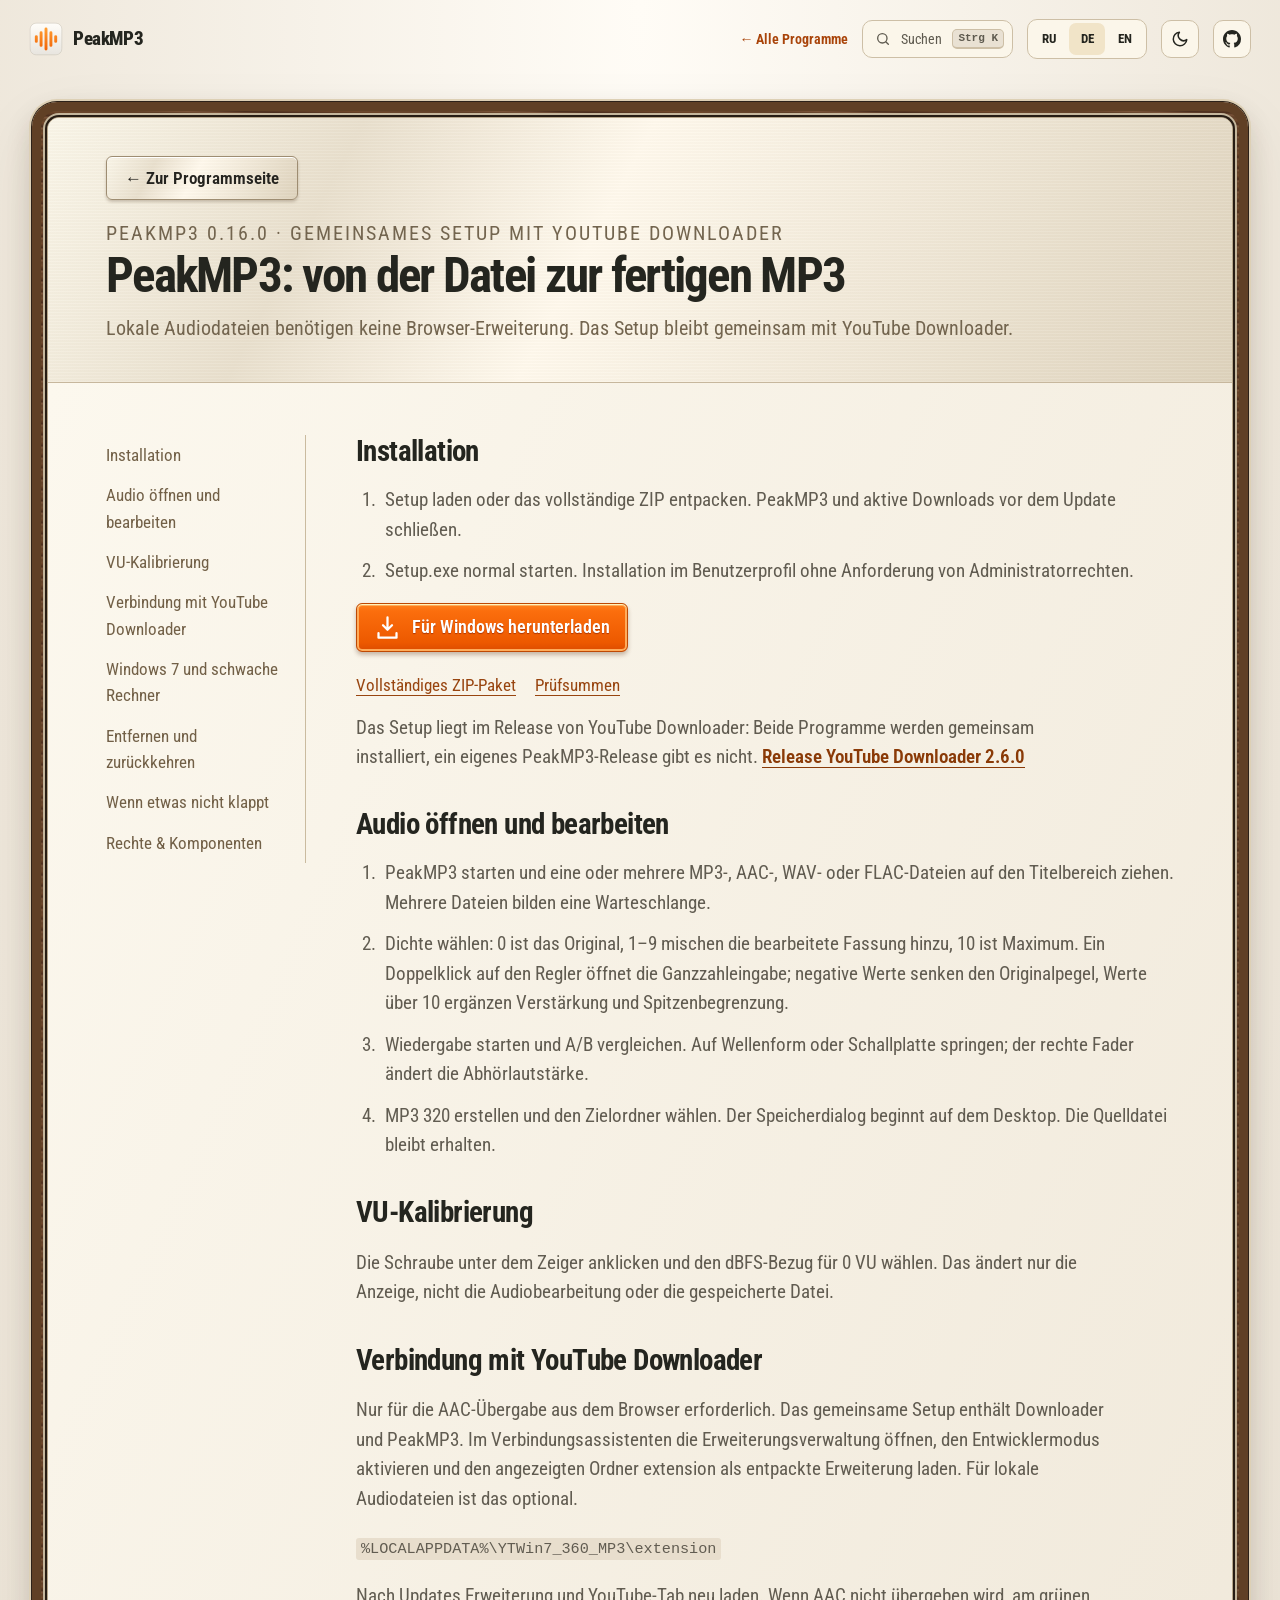
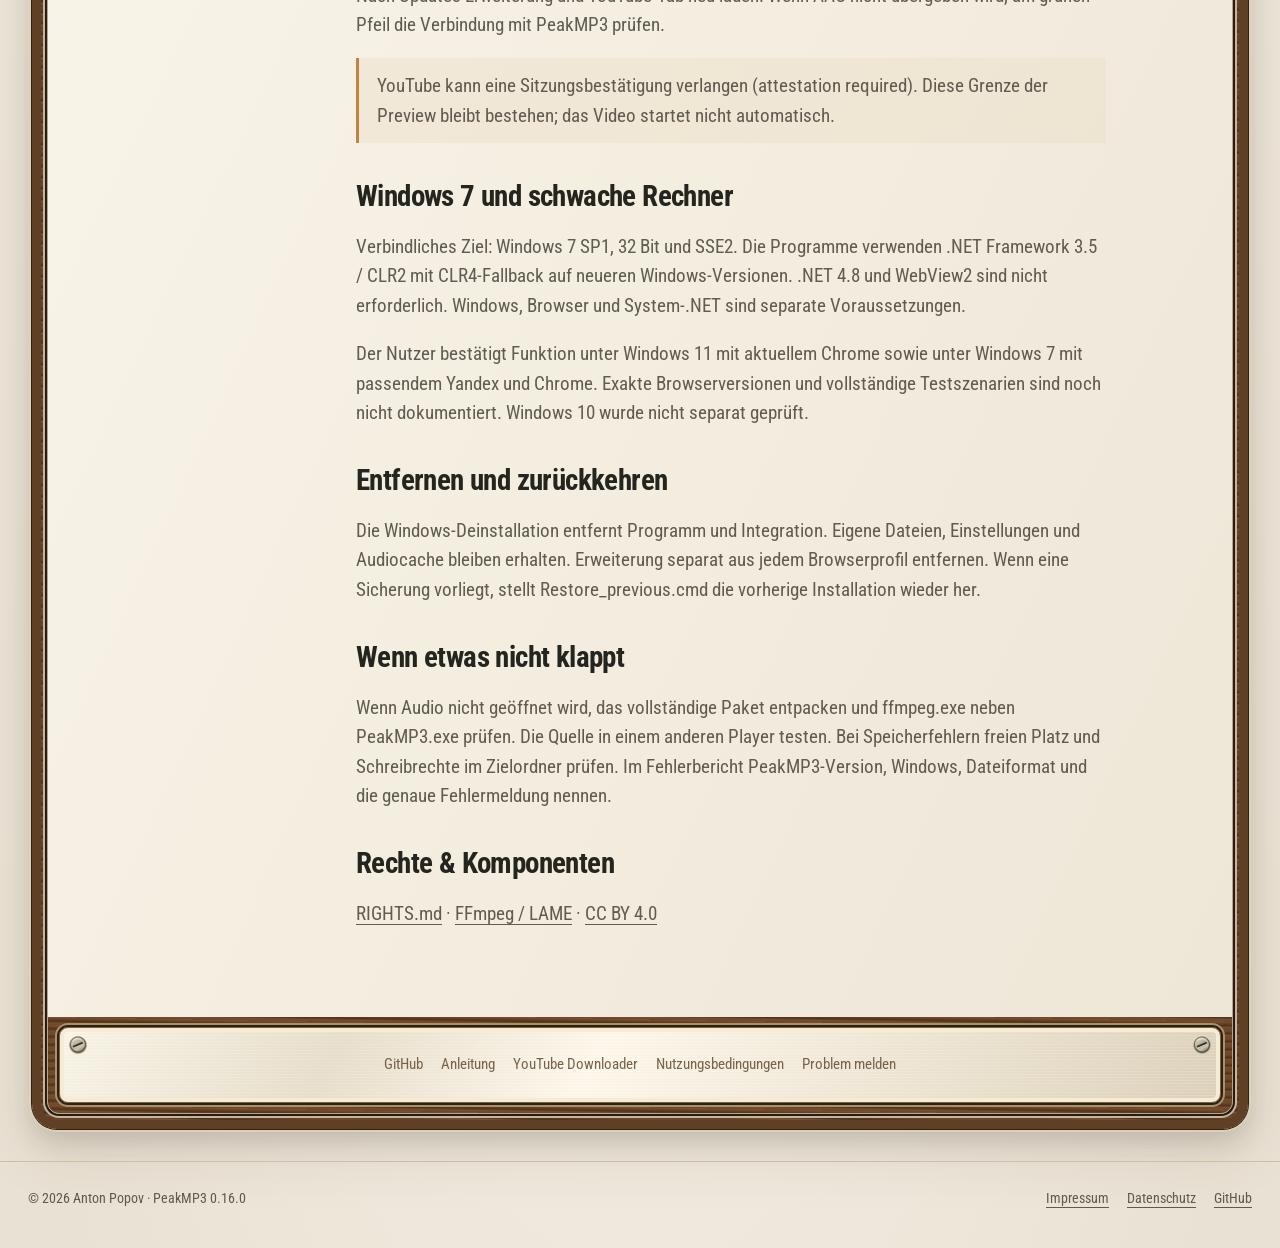
==== commit e7d19832: "guide: button back to the program page Every guide page opens with a visible link to the program's o" ====
--- a/Guide-de.html
+++ b/Guide-de.html
@@ -1,6 +1,6 @@
-<!doctype html><html lang="de"><head><meta charset="utf-8"><meta name="viewport" content="width=device-width,initial-scale=1"><meta name="description" content="Dichte einstellen, A/B vergleichen und MP3 320 speichern, unter Windows. Analoge Bedienung wie am Gerät."><meta name="application-version" content="0.16.0"><title>Anleitung – PeakMP3 0.16.0</title><link rel="icon" href="assets/site/peakmp3.svg"><script src="assets/kit/kit-theme.js"></script><link rel="stylesheet" href="assets/kit/kit.css?v=2026.11.06-1"><link rel="stylesheet" href="website/site.css"><link rel="stylesheet" href="website/peak.css"><link rel="stylesheet" href="website/peak-kit.css"><script src="assets/kit/programs.js?v=2026.11.06-1" defer></script><script src="assets/kit/kit.js?v=2026.11.06-1" defer></script></head><body class="ppk-page peak-site" data-lang="de"><a class="ppk-skip" href="#content">Zum Inhalt</a><div class="ppk-nav-wrap" id="ppk-nav-wrap">
+<!doctype html><html lang="de"><head><meta charset="utf-8"><meta name="viewport" content="width=device-width,initial-scale=1"><meta name="description" content="Dichte einstellen, A/B vergleichen und MP3 320 speichern, unter Windows. Analoge Bedienung wie am Gerät."><meta name="application-version" content="0.16.0"><title>Anleitung – PeakMP3 0.16.0</title><link rel="icon" href="assets/site/peakmp3.svg"><script src="assets/kit/kit-theme.js"></script><link rel="stylesheet" href="assets/kit/kit.css?v=2026.11.06-2"><link rel="stylesheet" href="website/site.css"><link rel="stylesheet" href="website/peak.css"><link rel="stylesheet" href="website/peak-kit.css"><script src="assets/kit/programs.js?v=2026.11.06-2" defer></script><script src="assets/kit/kit.js?v=2026.11.06-2" defer></script></head><body class="ppk-page peak-site" data-lang="de"><a class="ppk-skip" href="#content">Zum Inhalt</a><div class="ppk-nav-wrap" id="ppk-nav-wrap">
 <nav class="ppk-nav" aria-label="Hauptnavigation"><a class="ppk-brand" href="index.html"><img src="assets/site/peakmp3.svg" alt="" width="34" height="34"><span>PeakMP3</span></a><span class="ppk-spacer"></span><a class="ppk-back" href="https://popovantondev.github.io/popovantondev/index.html">← Alle Programme</a><button class="ppk-search-btn" type="button" data-ppk-open-search aria-label="Programme durchsuchen"><span>Suchen</span><kbd>Strg K</kbd></button><div class="ppk-langs"><a href="Guide-ru.html" lang="ru" hreflang="ru">RU</a><a href="Guide-de.html" lang="de" hreflang="de" aria-current="page">DE</a><a href="Guide-en.html" lang="en" hreflang="en">EN</a></div><button class="ppk-icon-btn ppk-theme-btn" type="button" data-ppk-theme aria-label="Farbschema wechseln"></button><a class="ppk-icon-btn ppk-gh-btn" href="https://github.com/popovantondev/PeakMP3" aria-label="GitHub"></a></nav>
-</div><div class="site-shell"><div class="shell-inner"><main id="content"><header class="guide-title"><p class="section-kicker">PeakMP3 0.16.0 · Gemeinsames Setup mit YouTube Downloader</p><h1>PeakMP3: von der Datei zur fertigen MP3</h1><p>Lokale Audiodateien benötigen keine Browser-Erweiterung. Das Setup bleibt gemeinsam mit YouTube Downloader.</p></header><div class="page-body guide-layout"><nav class="guide-toc" aria-label="In der Anleitung"><a href="#install">Installation</a><a href="#audio">Audio öffnen und bearbeiten</a><a href="#calibration">VU-Kalibrierung</a><a href="#integration">Verbindung mit YouTube Downloader</a><a href="#windows">Windows 7 und schwache Rechner</a><a href="#uninstall">Entfernen und zurückkehren</a><a href="#help">Wenn etwas nicht klappt</a><a href="#rights">Rechte &amp; Komponenten</a></nav><div class="guide-content"><section id="install"><h2>Installation</h2><ol><li>Setup laden oder das vollständige ZIP entpacken. PeakMP3 und aktive Downloads vor dem Update schließen.</li><li>Setup.exe normal starten. Installation im Benutzerprofil ohne Anforderung von Administratorrechten.</li></ol><a class="button primary small" data-download="setup" href="https://github.com/popovantondev/YouTubeDownloader/releases/download/v2.6.0/YouTubeDownloader-PeakMP3-2.6.0-Preview-Setup.exe" download><svg viewBox="0 0 24 24" aria-hidden="true"><path d="M12 3v11m-4-4 4 4 4-4M4 17v4h16v-4"/></svg>Für Windows herunterladen</a><div class="download-links"><a href="https://github.com/popovantondev/YouTubeDownloader/releases/download/v2.6.0/YouTubeDownloader-PeakMP3-2.6.0-Preview-FULL.zip">Vollständiges ZIP-Paket</a><a href="https://github.com/popovantondev/YouTubeDownloader/releases/download/v2.6.0/SHA256SUMS.txt">Prüfsummen</a></div><p class="installer-note">Das Setup liegt im Release von YouTube Downloader: Beide Programme werden gemeinsam installiert, ein eigenes PeakMP3-Release gibt es nicht. <a href="https://github.com/popovantondev/YouTubeDownloader/releases/tag/v2.6.0">Release YouTube Downloader 2.6.0</a></p></section><section id="audio"><h2>Audio öffnen und bearbeiten</h2><ol><li>PeakMP3 starten und eine oder mehrere MP3-, AAC-, WAV- oder FLAC-Dateien auf den Titelbereich ziehen. Mehrere Dateien bilden eine Warteschlange.</li><li>Dichte wählen: 0 ist das Original, 1–9 mischen die bearbeitete Fassung hinzu, 10 ist Maximum. Ein Doppelklick auf den Regler öffnet die Ganzzahleingabe; negative Werte senken den Originalpegel, Werte über 10 ergänzen Verstärkung und Spitzenbegrenzung.</li><li>Wiedergabe starten und A/B vergleichen. Auf Wellenform oder Schallplatte springen; der rechte Fader ändert die Abhörlautstärke.</li><li>MP3 320 erstellen und den Zielordner wählen. Der Speicherdialog beginnt auf dem Desktop. Die Quelldatei bleibt erhalten.</li></ol></section><section id="calibration"><h2>VU-Kalibrierung</h2><p>Die Schraube unter dem Zeiger anklicken und den dBFS-Bezug für 0 VU wählen. Das ändert nur die Anzeige, nicht die Audiobearbeitung oder die gespeicherte Datei.</p></section><section id="integration"><h2>Verbindung mit YouTube Downloader</h2><p>Nur für die AAC-Übergabe aus dem Browser erforderlich. Das gemeinsame Setup enthält Downloader und PeakMP3. Im Verbindungsassistenten die Erweiterungsverwaltung öffnen, den Entwicklermodus aktivieren und den angezeigten Ordner extension als entpackte Erweiterung laden. Für lokale Audiodateien ist das optional.</p><p><code>%LOCALAPPDATA%\YTWin7_360_MP3\extension</code></p><p>Nach Updates Erweiterung und YouTube-Tab neu laden. Wenn AAC nicht übergeben wird, am grünen Pfeil die Verbindung mit PeakMP3 prüfen.</p><p class="notice">YouTube kann eine Sitzungsbestätigung verlangen (attestation required). Diese Grenze der Preview bleibt bestehen; das Video startet nicht automatisch.</p></section><section id="windows"><h2>Windows 7 und schwache Rechner</h2><p>Verbindliches Ziel: Windows 7 SP1, 32 Bit und SSE2. Die Programme verwenden .NET Framework 3.5 / CLR2 mit CLR4-Fallback auf neueren Windows-Versionen. .NET 4.8 und WebView2 sind nicht erforderlich. Windows, Browser und System-.NET sind separate Voraussetzungen.</p><p>Der Nutzer bestätigt Funktion unter Windows 11 mit aktuellem Chrome sowie unter Windows 7 mit passendem Yandex und Chrome. Exakte Browserversionen und vollständige Testszenarien sind noch nicht dokumentiert. Windows 10 wurde nicht separat geprüft.</p></section><section id="uninstall"><h2>Entfernen und zurückkehren</h2><p>Die Windows-Deinstallation entfernt Programm und Integration. Eigene Dateien, Einstellungen und Audiocache bleiben erhalten. Erweiterung separat aus jedem Browserprofil entfernen. Wenn eine Sicherung vorliegt, stellt Restore_previous.cmd die vorherige Installation wieder her.</p></section><section id="help"><h2>Wenn etwas nicht klappt</h2><p>Wenn Audio nicht geöffnet wird, das vollständige Paket entpacken und ffmpeg.exe neben PeakMP3.exe prüfen. Die Quelle in einem anderen Player testen. Bei Speicherfehlern freien Platz und Schreibrechte im Zielordner prüfen. Im Fehlerbericht PeakMP3-Version, Windows, Dateiformat und die genaue Fehlermeldung nennen.</p></section><section id="rights"><h2>Rechte &amp; Komponenten</h2><p><a href="https://github.com/popovantondev/PeakMP3/blob/main/RIGHTS.md">RIGHTS.md</a> · <a href="https://github.com/popovantondev/YouTubeDownloader/blob/main/THIRD_PARTY_NOTICES.md">FFmpeg / LAME</a> · <a href="music/CREDITS.md">CC BY 4.0</a></p></section></div></div></main><footer class="workflow-wrap"><div class="workflow"><div class="footer-links"><a href="https://github.com/popovantondev/PeakMP3">GitHub</a><a href="Guide-de.html">Anleitung</a><a href="https://popovantondev.github.io/YouTubeDownloader/index.html">YouTube Downloader</a><a href="https://github.com/popovantondev/PeakMP3/blob/main/RIGHTS.md">Nutzungsbedingungen</a><a href="https://github.com/popovantondev/PeakMP3/issues/new">Problem melden</a></div></div></footer></div></div><footer class="ppk-footer">
+</div><div class="site-shell"><div class="shell-inner"><main id="content"><header class="guide-title"><p class="guide-home"><a class="button secondary guide-home-link" href="index.html">← Zur Programmseite</a></p><p class="section-kicker">PeakMP3 0.16.0 · Gemeinsames Setup mit YouTube Downloader</p><h1>PeakMP3: von der Datei zur fertigen MP3</h1><p>Lokale Audiodateien benötigen keine Browser-Erweiterung. Das Setup bleibt gemeinsam mit YouTube Downloader.</p></header><div class="page-body guide-layout"><nav class="guide-toc" aria-label="In der Anleitung"><a href="#install">Installation</a><a href="#audio">Audio öffnen und bearbeiten</a><a href="#calibration">VU-Kalibrierung</a><a href="#integration">Verbindung mit YouTube Downloader</a><a href="#windows">Windows 7 und schwache Rechner</a><a href="#uninstall">Entfernen und zurückkehren</a><a href="#help">Wenn etwas nicht klappt</a><a href="#rights">Rechte &amp; Komponenten</a></nav><div class="guide-content"><section id="install"><h2>Installation</h2><ol><li>Setup laden oder das vollständige ZIP entpacken. PeakMP3 und aktive Downloads vor dem Update schließen.</li><li>Setup.exe normal starten. Installation im Benutzerprofil ohne Anforderung von Administratorrechten.</li></ol><a class="button primary small" data-download="setup" href="https://github.com/popovantondev/YouTubeDownloader/releases/download/v2.6.0/YouTubeDownloader-PeakMP3-2.6.0-Preview-Setup.exe" download><svg viewBox="0 0 24 24" aria-hidden="true"><path d="M12 3v11m-4-4 4 4 4-4M4 17v4h16v-4"/></svg>Für Windows herunterladen</a><div class="download-links"><a href="https://github.com/popovantondev/YouTubeDownloader/releases/download/v2.6.0/YouTubeDownloader-PeakMP3-2.6.0-Preview-FULL.zip">Vollständiges ZIP-Paket</a><a href="https://github.com/popovantondev/YouTubeDownloader/releases/download/v2.6.0/SHA256SUMS.txt">Prüfsummen</a></div><p class="installer-note">Das Setup liegt im Release von YouTube Downloader: Beide Programme werden gemeinsam installiert, ein eigenes PeakMP3-Release gibt es nicht. <a href="https://github.com/popovantondev/YouTubeDownloader/releases/tag/v2.6.0">Release YouTube Downloader 2.6.0</a></p></section><section id="audio"><h2>Audio öffnen und bearbeiten</h2><ol><li>PeakMP3 starten und eine oder mehrere MP3-, AAC-, WAV- oder FLAC-Dateien auf den Titelbereich ziehen. Mehrere Dateien bilden eine Warteschlange.</li><li>Dichte wählen: 0 ist das Original, 1–9 mischen die bearbeitete Fassung hinzu, 10 ist Maximum. Ein Doppelklick auf den Regler öffnet die Ganzzahleingabe; negative Werte senken den Originalpegel, Werte über 10 ergänzen Verstärkung und Spitzenbegrenzung.</li><li>Wiedergabe starten und A/B vergleichen. Auf Wellenform oder Schallplatte springen; der rechte Fader ändert die Abhörlautstärke.</li><li>MP3 320 erstellen und den Zielordner wählen. Der Speicherdialog beginnt auf dem Desktop. Die Quelldatei bleibt erhalten.</li></ol></section><section id="calibration"><h2>VU-Kalibrierung</h2><p>Die Schraube unter dem Zeiger anklicken und den dBFS-Bezug für 0 VU wählen. Das ändert nur die Anzeige, nicht die Audiobearbeitung oder die gespeicherte Datei.</p></section><section id="integration"><h2>Verbindung mit YouTube Downloader</h2><p>Nur für die AAC-Übergabe aus dem Browser erforderlich. Das gemeinsame Setup enthält Downloader und PeakMP3. Im Verbindungsassistenten die Erweiterungsverwaltung öffnen, den Entwicklermodus aktivieren und den angezeigten Ordner extension als entpackte Erweiterung laden. Für lokale Audiodateien ist das optional.</p><p><code>%LOCALAPPDATA%\YTWin7_360_MP3\extension</code></p><p>Nach Updates Erweiterung und YouTube-Tab neu laden. Wenn AAC nicht übergeben wird, am grünen Pfeil die Verbindung mit PeakMP3 prüfen.</p><p class="notice">YouTube kann eine Sitzungsbestätigung verlangen (attestation required). Diese Grenze der Preview bleibt bestehen; das Video startet nicht automatisch.</p></section><section id="windows"><h2>Windows 7 und schwache Rechner</h2><p>Verbindliches Ziel: Windows 7 SP1, 32 Bit und SSE2. Die Programme verwenden .NET Framework 3.5 / CLR2 mit CLR4-Fallback auf neueren Windows-Versionen. .NET 4.8 und WebView2 sind nicht erforderlich. Windows, Browser und System-.NET sind separate Voraussetzungen.</p><p>Der Nutzer bestätigt Funktion unter Windows 11 mit aktuellem Chrome sowie unter Windows 7 mit passendem Yandex und Chrome. Exakte Browserversionen und vollständige Testszenarien sind noch nicht dokumentiert. Windows 10 wurde nicht separat geprüft.</p></section><section id="uninstall"><h2>Entfernen und zurückkehren</h2><p>Die Windows-Deinstallation entfernt Programm und Integration. Eigene Dateien, Einstellungen und Audiocache bleiben erhalten. Erweiterung separat aus jedem Browserprofil entfernen. Wenn eine Sicherung vorliegt, stellt Restore_previous.cmd die vorherige Installation wieder her.</p></section><section id="help"><h2>Wenn etwas nicht klappt</h2><p>Wenn Audio nicht geöffnet wird, das vollständige Paket entpacken und ffmpeg.exe neben PeakMP3.exe prüfen. Die Quelle in einem anderen Player testen. Bei Speicherfehlern freien Platz und Schreibrechte im Zielordner prüfen. Im Fehlerbericht PeakMP3-Version, Windows, Dateiformat und die genaue Fehlermeldung nennen.</p></section><section id="rights"><h2>Rechte &amp; Komponenten</h2><p><a href="https://github.com/popovantondev/PeakMP3/blob/main/RIGHTS.md">RIGHTS.md</a> · <a href="https://github.com/popovantondev/YouTubeDownloader/blob/main/THIRD_PARTY_NOTICES.md">FFmpeg / LAME</a> · <a href="music/CREDITS.md">CC BY 4.0</a></p></section></div></div></main><footer class="workflow-wrap"><div class="workflow"><div class="footer-links"><a href="https://github.com/popovantondev/PeakMP3">GitHub</a><a href="Guide-de.html">Anleitung</a><a href="https://popovantondev.github.io/YouTubeDownloader/index.html">YouTube Downloader</a><a href="https://github.com/popovantondev/PeakMP3/blob/main/RIGHTS.md">Nutzungsbedingungen</a><a href="https://github.com/popovantondev/PeakMP3/issues/new">Problem melden</a></div></div></footer></div></div><footer class="ppk-footer">
 <span>© 2026 Anton Popov · PeakMP3 0.16.0</span>
 <nav aria-label="Rechtliches"><a href="https://popovantondev.github.io/popovantondev/impressum.html">Impressum</a><a href="https://popovantondev.github.io/popovantondev/datenschutz.html">Datenschutz</a><a href="https://github.com/popovantondev/PeakMP3">GitHub</a></nav>
 </footer></body></html>
--- a/assets/kit/kit.css
+++ b/assets/kit/kit.css
@@ -245,3 +245,18 @@
   html.ppk-js .ppk-reveal:not(.ppk-in){opacity:1;transform:none}
 }
 @media (forced-colors:active){.ppk-pitem[aria-selected="true"]{outline:2px solid Highlight}.ppk-tabs button[aria-selected="true"]{outline:2px solid Highlight}}
+
+/* side decor (kit.js builds it on screens >= 1280px; nothing without JS) */
+.ppk-decor{display:none}
+@media (min-width:1280px){
+  .ppk-decor{display:block;position:fixed;inset:0;z-index:0;overflow:hidden;pointer-events:none;container-type:inline-size;opacity:0;transition:opacity 1.2s ease}
+  .ppk-decor.ppk-decor-on{opacity:1}
+  .ppk-decor-side{position:absolute;top:0;bottom:0;width:calc((100cqi - var(--ppk-decor-shell,var(--ppk-shell)))/2);animation:ppk-decor-drift 90s ease-in-out infinite alternate;will-change:transform}
+  .ppk-decor-l{left:0}
+  .ppk-decor-r{right:0;animation-direction:alternate-reverse}
+  .ppk-decor-i{--ppk-sz:clamp(18px,calc(var(--ppk-k,1) * ((100cqi - var(--ppk-decor-shell,var(--ppk-shell)))/2 - 28px)),72px);position:absolute;top:var(--ppk-y,0);left:calc(var(--ppk-x,.5) * (100% - 1.2 * var(--ppk-sz)) + .1 * var(--ppk-sz));width:var(--ppk-sz);height:var(--ppk-sz);object-fit:contain;opacity:.06;transform:rotate(var(--ppk-r,0deg));user-select:none}
+  [data-theme="dark"] .ppk-decor-i{opacity:.08}
+}
+@keyframes ppk-decor-drift{from{transform:translateY(-10px)}to{transform:translateY(10px)}}
+@media print{.ppk-decor{display:none!important}}
+@media (prefers-reduced-motion:reduce){.ppk-decor{transition:none}.ppk-decor-side{animation:none;will-change:auto}}
--- a/website/peak-kit.css
+++ b/website/peak-kit.css
@@ -121,3 +121,6 @@
 :root:not([data-theme]) .actions .button.ppk-btn .ppk-chip{background:#fff8e9;color:#4f4a40}
 :root:not([data-theme]) .ppk-footer{border-top-color:#4c3b29}
 }
+/* Link from the guide to the program page. */
+.guide-title .guide-home{margin:0 0 18px}
+.guide-title .guide-home-link{min-height:44px;padding:8px 18px;font-size:17px}
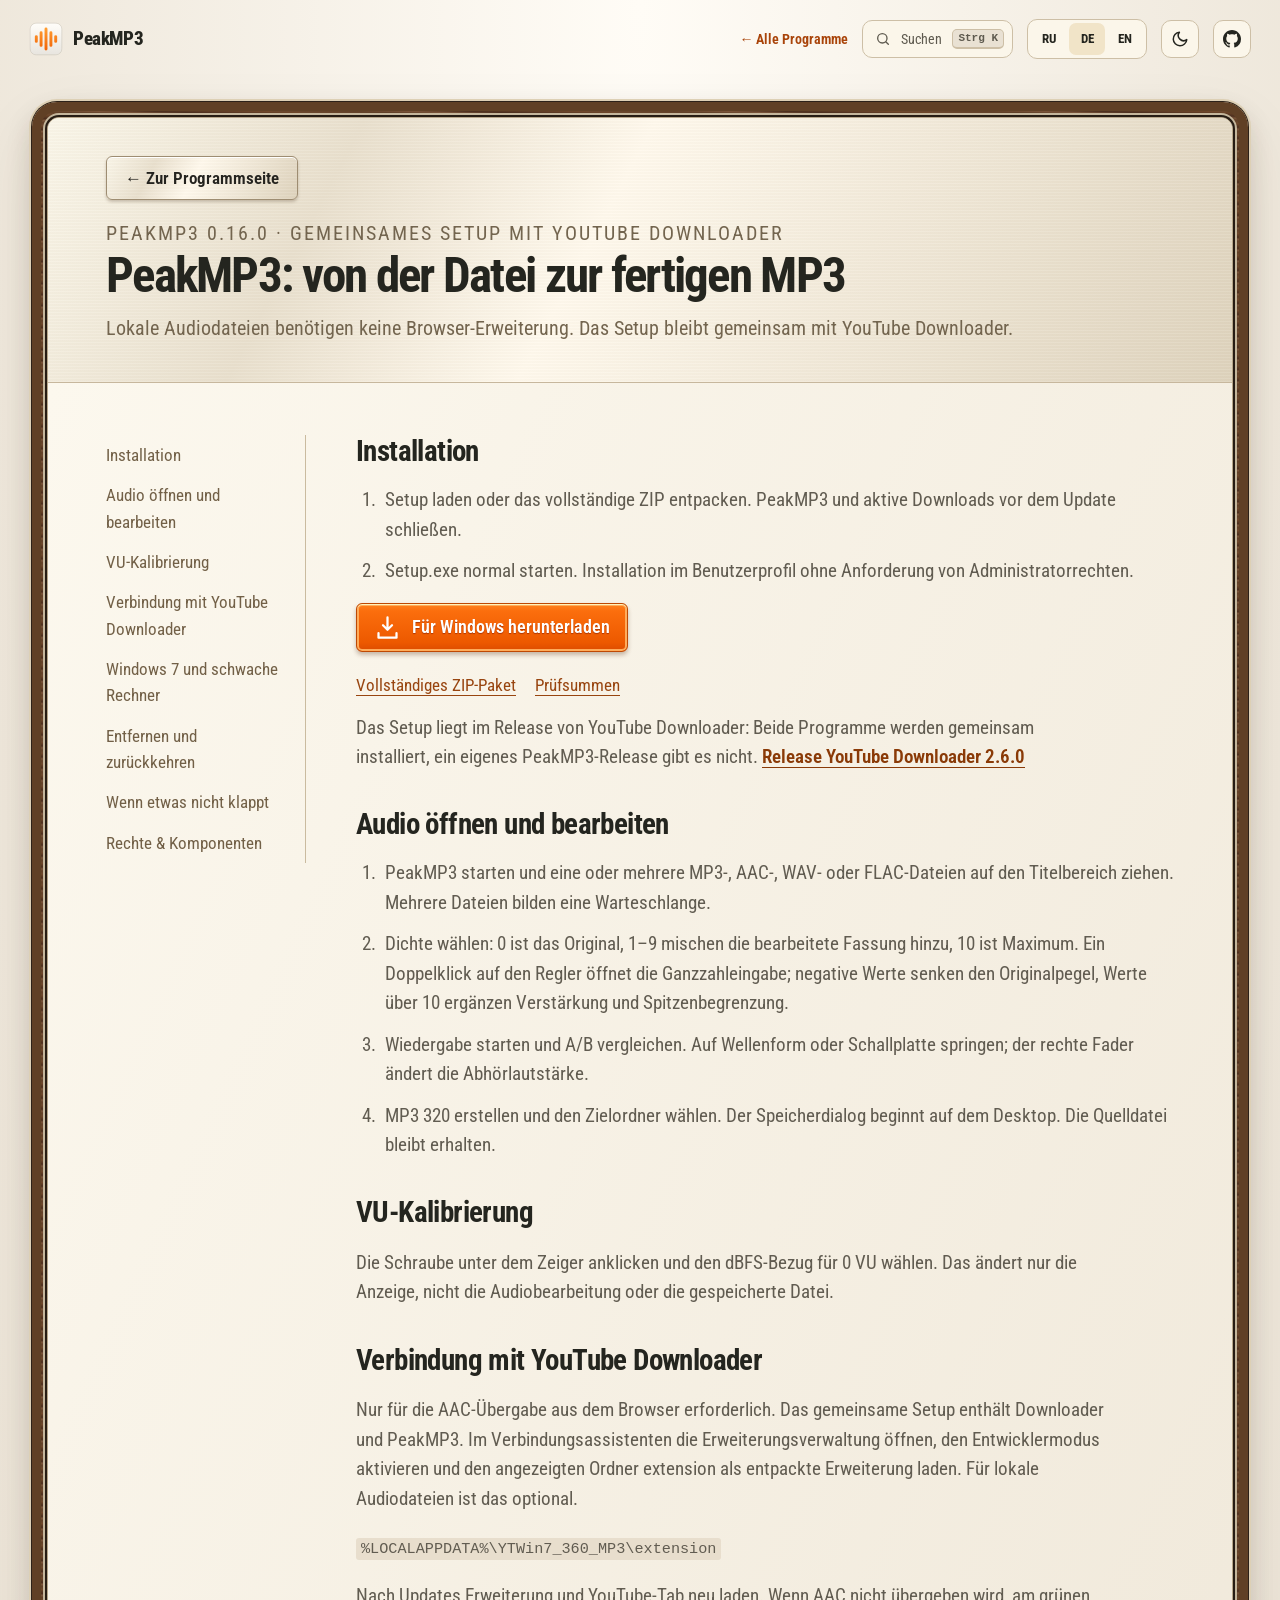
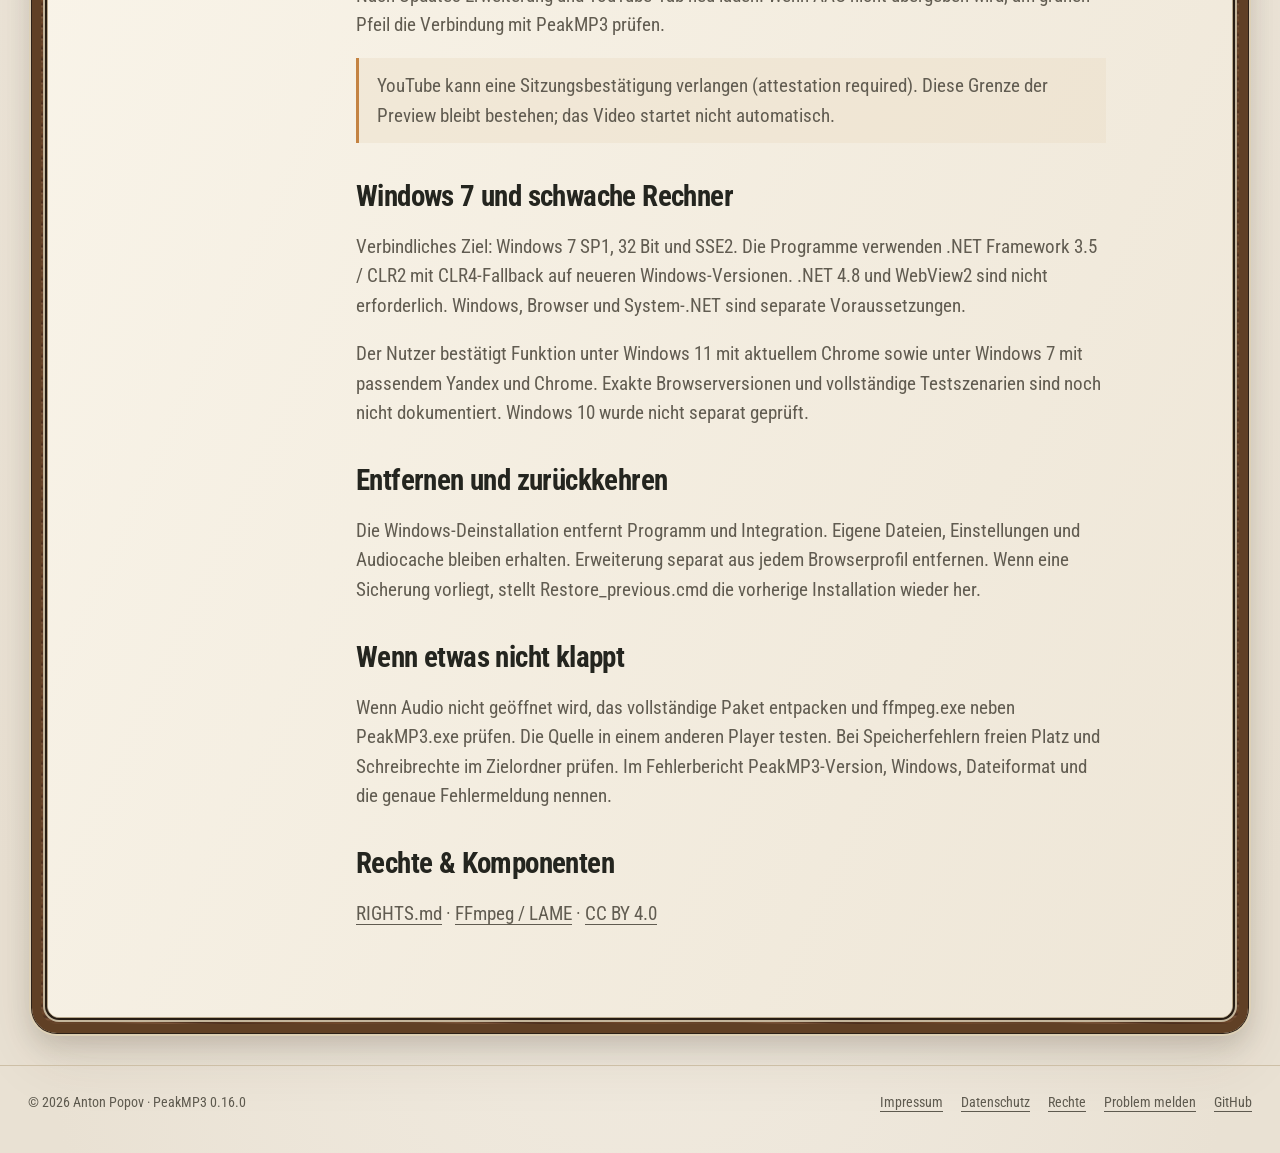
==== commit 881d2b5b: "site: one tab title pattern and one footer across programs Landing titles name the program and what " ====
--- a/Guide-de.html
+++ b/Guide-de.html
@@ -1,6 +1,6 @@
-<!doctype html><html lang="de"><head><meta charset="utf-8"><meta name="viewport" content="width=device-width,initial-scale=1"><meta name="description" content="Dichte einstellen, A/B vergleichen und MP3 320 speichern, unter Windows. Analoge Bedienung wie am Gerät."><meta name="application-version" content="0.16.0"><title>Anleitung – PeakMP3 0.16.0</title><link rel="icon" href="assets/site/peakmp3.svg"><script src="assets/kit/kit-theme.js"></script><link rel="stylesheet" href="assets/kit/kit.css?v=2026.11.06-2"><link rel="stylesheet" href="website/site.css"><link rel="stylesheet" href="website/peak.css"><link rel="stylesheet" href="website/peak-kit.css"><script src="assets/kit/programs.js?v=2026.11.06-2" defer></script><script src="assets/kit/kit.js?v=2026.11.06-2" defer></script></head><body class="ppk-page peak-site" data-lang="de"><a class="ppk-skip" href="#content">Zum Inhalt</a><div class="ppk-nav-wrap" id="ppk-nav-wrap">
+<!doctype html><html lang="de"><head><meta charset="utf-8"><meta name="viewport" content="width=device-width,initial-scale=1"><meta name="description" content="Dichte einstellen, A/B vergleichen und MP3 320 speichern, unter Windows. Analoge Bedienung wie am Gerät."><meta name="application-version" content="0.16.0"><title>PeakMP3 — Anleitung</title><link rel="icon" href="assets/site/peakmp3.svg"><script src="assets/kit/kit-theme.js"></script><link rel="stylesheet" href="assets/kit/kit.css?v=2026.11.06-2"><link rel="preload" href="assets/site/fonts/RobotoCondensed.woff2" as="font" type="font/woff2" crossorigin><link rel="stylesheet" href="website/site.css?v=2026.11.06-perf"><link rel="stylesheet" href="website/peak.css?v=2026.11.06-perf"><link rel="stylesheet" href="website/peak-kit.css?v=2026.11.06-perf"><script src="assets/kit/programs.js?v=2026.11.06-2" defer></script><script src="assets/kit/kit.js?v=2026.11.06-2" defer></script></head><body class="ppk-page peak-site" data-lang="de"><a class="ppk-skip" href="#content">Zum Inhalt</a><div class="ppk-nav-wrap" id="ppk-nav-wrap">
 <nav class="ppk-nav" aria-label="Hauptnavigation"><a class="ppk-brand" href="index.html"><img src="assets/site/peakmp3.svg" alt="" width="34" height="34"><span>PeakMP3</span></a><span class="ppk-spacer"></span><a class="ppk-back" href="https://popovantondev.github.io/popovantondev/index.html">← Alle Programme</a><button class="ppk-search-btn" type="button" data-ppk-open-search aria-label="Programme durchsuchen"><span>Suchen</span><kbd>Strg K</kbd></button><div class="ppk-langs"><a href="Guide-ru.html" lang="ru" hreflang="ru">RU</a><a href="Guide-de.html" lang="de" hreflang="de" aria-current="page">DE</a><a href="Guide-en.html" lang="en" hreflang="en">EN</a></div><button class="ppk-icon-btn ppk-theme-btn" type="button" data-ppk-theme aria-label="Farbschema wechseln"></button><a class="ppk-icon-btn ppk-gh-btn" href="https://github.com/popovantondev/PeakMP3" aria-label="GitHub"></a></nav>
-</div><div class="site-shell"><div class="shell-inner"><main id="content"><header class="guide-title"><p class="guide-home"><a class="button secondary guide-home-link" href="index.html">← Zur Programmseite</a></p><p class="section-kicker">PeakMP3 0.16.0 · Gemeinsames Setup mit YouTube Downloader</p><h1>PeakMP3: von der Datei zur fertigen MP3</h1><p>Lokale Audiodateien benötigen keine Browser-Erweiterung. Das Setup bleibt gemeinsam mit YouTube Downloader.</p></header><div class="page-body guide-layout"><nav class="guide-toc" aria-label="In der Anleitung"><a href="#install">Installation</a><a href="#audio">Audio öffnen und bearbeiten</a><a href="#calibration">VU-Kalibrierung</a><a href="#integration">Verbindung mit YouTube Downloader</a><a href="#windows">Windows 7 und schwache Rechner</a><a href="#uninstall">Entfernen und zurückkehren</a><a href="#help">Wenn etwas nicht klappt</a><a href="#rights">Rechte &amp; Komponenten</a></nav><div class="guide-content"><section id="install"><h2>Installation</h2><ol><li>Setup laden oder das vollständige ZIP entpacken. PeakMP3 und aktive Downloads vor dem Update schließen.</li><li>Setup.exe normal starten. Installation im Benutzerprofil ohne Anforderung von Administratorrechten.</li></ol><a class="button primary small" data-download="setup" href="https://github.com/popovantondev/YouTubeDownloader/releases/download/v2.6.0/YouTubeDownloader-PeakMP3-2.6.0-Preview-Setup.exe" download><svg viewBox="0 0 24 24" aria-hidden="true"><path d="M12 3v11m-4-4 4 4 4-4M4 17v4h16v-4"/></svg>Für Windows herunterladen</a><div class="download-links"><a href="https://github.com/popovantondev/YouTubeDownloader/releases/download/v2.6.0/YouTubeDownloader-PeakMP3-2.6.0-Preview-FULL.zip">Vollständiges ZIP-Paket</a><a href="https://github.com/popovantondev/YouTubeDownloader/releases/download/v2.6.0/SHA256SUMS.txt">Prüfsummen</a></div><p class="installer-note">Das Setup liegt im Release von YouTube Downloader: Beide Programme werden gemeinsam installiert, ein eigenes PeakMP3-Release gibt es nicht. <a href="https://github.com/popovantondev/YouTubeDownloader/releases/tag/v2.6.0">Release YouTube Downloader 2.6.0</a></p></section><section id="audio"><h2>Audio öffnen und bearbeiten</h2><ol><li>PeakMP3 starten und eine oder mehrere MP3-, AAC-, WAV- oder FLAC-Dateien auf den Titelbereich ziehen. Mehrere Dateien bilden eine Warteschlange.</li><li>Dichte wählen: 0 ist das Original, 1–9 mischen die bearbeitete Fassung hinzu, 10 ist Maximum. Ein Doppelklick auf den Regler öffnet die Ganzzahleingabe; negative Werte senken den Originalpegel, Werte über 10 ergänzen Verstärkung und Spitzenbegrenzung.</li><li>Wiedergabe starten und A/B vergleichen. Auf Wellenform oder Schallplatte springen; der rechte Fader ändert die Abhörlautstärke.</li><li>MP3 320 erstellen und den Zielordner wählen. Der Speicherdialog beginnt auf dem Desktop. Die Quelldatei bleibt erhalten.</li></ol></section><section id="calibration"><h2>VU-Kalibrierung</h2><p>Die Schraube unter dem Zeiger anklicken und den dBFS-Bezug für 0 VU wählen. Das ändert nur die Anzeige, nicht die Audiobearbeitung oder die gespeicherte Datei.</p></section><section id="integration"><h2>Verbindung mit YouTube Downloader</h2><p>Nur für die AAC-Übergabe aus dem Browser erforderlich. Das gemeinsame Setup enthält Downloader und PeakMP3. Im Verbindungsassistenten die Erweiterungsverwaltung öffnen, den Entwicklermodus aktivieren und den angezeigten Ordner extension als entpackte Erweiterung laden. Für lokale Audiodateien ist das optional.</p><p><code>%LOCALAPPDATA%\YTWin7_360_MP3\extension</code></p><p>Nach Updates Erweiterung und YouTube-Tab neu laden. Wenn AAC nicht übergeben wird, am grünen Pfeil die Verbindung mit PeakMP3 prüfen.</p><p class="notice">YouTube kann eine Sitzungsbestätigung verlangen (attestation required). Diese Grenze der Preview bleibt bestehen; das Video startet nicht automatisch.</p></section><section id="windows"><h2>Windows 7 und schwache Rechner</h2><p>Verbindliches Ziel: Windows 7 SP1, 32 Bit und SSE2. Die Programme verwenden .NET Framework 3.5 / CLR2 mit CLR4-Fallback auf neueren Windows-Versionen. .NET 4.8 und WebView2 sind nicht erforderlich. Windows, Browser und System-.NET sind separate Voraussetzungen.</p><p>Der Nutzer bestätigt Funktion unter Windows 11 mit aktuellem Chrome sowie unter Windows 7 mit passendem Yandex und Chrome. Exakte Browserversionen und vollständige Testszenarien sind noch nicht dokumentiert. Windows 10 wurde nicht separat geprüft.</p></section><section id="uninstall"><h2>Entfernen und zurückkehren</h2><p>Die Windows-Deinstallation entfernt Programm und Integration. Eigene Dateien, Einstellungen und Audiocache bleiben erhalten. Erweiterung separat aus jedem Browserprofil entfernen. Wenn eine Sicherung vorliegt, stellt Restore_previous.cmd die vorherige Installation wieder her.</p></section><section id="help"><h2>Wenn etwas nicht klappt</h2><p>Wenn Audio nicht geöffnet wird, das vollständige Paket entpacken und ffmpeg.exe neben PeakMP3.exe prüfen. Die Quelle in einem anderen Player testen. Bei Speicherfehlern freien Platz und Schreibrechte im Zielordner prüfen. Im Fehlerbericht PeakMP3-Version, Windows, Dateiformat und die genaue Fehlermeldung nennen.</p></section><section id="rights"><h2>Rechte &amp; Komponenten</h2><p><a href="https://github.com/popovantondev/PeakMP3/blob/main/RIGHTS.md">RIGHTS.md</a> · <a href="https://github.com/popovantondev/YouTubeDownloader/blob/main/THIRD_PARTY_NOTICES.md">FFmpeg / LAME</a> · <a href="music/CREDITS.md">CC BY 4.0</a></p></section></div></div></main><footer class="workflow-wrap"><div class="workflow"><div class="footer-links"><a href="https://github.com/popovantondev/PeakMP3">GitHub</a><a href="Guide-de.html">Anleitung</a><a href="https://popovantondev.github.io/YouTubeDownloader/index.html">YouTube Downloader</a><a href="https://github.com/popovantondev/PeakMP3/blob/main/RIGHTS.md">Nutzungsbedingungen</a><a href="https://github.com/popovantondev/PeakMP3/issues/new">Problem melden</a></div></div></footer></div></div><footer class="ppk-footer">
+</div><div class="site-shell"><div class="shell-inner"><main id="content"><header class="guide-title"><p class="guide-home"><a class="button secondary guide-home-link" href="index.html">← Zur Programmseite</a></p><p class="section-kicker">PeakMP3 0.16.0 · Gemeinsames Setup mit YouTube Downloader</p><h1>PeakMP3: von der Datei zur fertigen MP3</h1><p>Lokale Audiodateien benötigen keine Browser-Erweiterung. Das Setup bleibt gemeinsam mit YouTube Downloader.</p></header><div class="page-body guide-layout"><nav class="guide-toc" aria-label="In der Anleitung"><a href="#install">Installation</a><a href="#audio">Audio öffnen und bearbeiten</a><a href="#calibration">VU-Kalibrierung</a><a href="#integration">Verbindung mit YouTube Downloader</a><a href="#windows">Windows 7 und schwache Rechner</a><a href="#uninstall">Entfernen und zurückkehren</a><a href="#help">Wenn etwas nicht klappt</a><a href="#rights">Rechte &amp; Komponenten</a></nav><div class="guide-content"><section id="install"><h2>Installation</h2><ol><li>Setup laden oder das vollständige ZIP entpacken. PeakMP3 und aktive Downloads vor dem Update schließen.</li><li>Setup.exe normal starten. Installation im Benutzerprofil ohne Anforderung von Administratorrechten.</li></ol><a class="button primary small" data-download="setup" href="https://github.com/popovantondev/YouTubeDownloader/releases/download/v2.6.0/YouTubeDownloader-PeakMP3-2.6.0-Preview-Setup.exe" download><svg viewBox="0 0 24 24" aria-hidden="true"><path d="M12 3v11m-4-4 4 4 4-4M4 17v4h16v-4"/></svg>Für Windows herunterladen</a><div class="download-links"><a href="https://github.com/popovantondev/YouTubeDownloader/releases/download/v2.6.0/YouTubeDownloader-PeakMP3-2.6.0-Preview-FULL.zip">Vollständiges ZIP-Paket</a><a href="https://github.com/popovantondev/YouTubeDownloader/releases/download/v2.6.0/SHA256SUMS.txt">Prüfsummen</a></div><p class="installer-note">Das Setup liegt im Release von YouTube Downloader: Beide Programme werden gemeinsam installiert, ein eigenes PeakMP3-Release gibt es nicht. <a href="https://github.com/popovantondev/YouTubeDownloader/releases/tag/v2.6.0">Release YouTube Downloader 2.6.0</a></p></section><section id="audio"><h2>Audio öffnen und bearbeiten</h2><ol><li>PeakMP3 starten und eine oder mehrere MP3-, AAC-, WAV- oder FLAC-Dateien auf den Titelbereich ziehen. Mehrere Dateien bilden eine Warteschlange.</li><li>Dichte wählen: 0 ist das Original, 1–9 mischen die bearbeitete Fassung hinzu, 10 ist Maximum. Ein Doppelklick auf den Regler öffnet die Ganzzahleingabe; negative Werte senken den Originalpegel, Werte über 10 ergänzen Verstärkung und Spitzenbegrenzung.</li><li>Wiedergabe starten und A/B vergleichen. Auf Wellenform oder Schallplatte springen; der rechte Fader ändert die Abhörlautstärke.</li><li>MP3 320 erstellen und den Zielordner wählen. Der Speicherdialog beginnt auf dem Desktop. Die Quelldatei bleibt erhalten.</li></ol></section><section id="calibration"><h2>VU-Kalibrierung</h2><p>Die Schraube unter dem Zeiger anklicken und den dBFS-Bezug für 0 VU wählen. Das ändert nur die Anzeige, nicht die Audiobearbeitung oder die gespeicherte Datei.</p></section><section id="integration"><h2>Verbindung mit YouTube Downloader</h2><p>Nur für die AAC-Übergabe aus dem Browser erforderlich. Das gemeinsame Setup enthält Downloader und PeakMP3. Im Verbindungsassistenten die Erweiterungsverwaltung öffnen, den Entwicklermodus aktivieren und den angezeigten Ordner extension als entpackte Erweiterung laden. Für lokale Audiodateien ist das optional.</p><p><code>%LOCALAPPDATA%\YTWin7_360_MP3\extension</code></p><p>Nach Updates Erweiterung und YouTube-Tab neu laden. Wenn AAC nicht übergeben wird, am grünen Pfeil die Verbindung mit PeakMP3 prüfen.</p><p class="notice">YouTube kann eine Sitzungsbestätigung verlangen (attestation required). Diese Grenze der Preview bleibt bestehen; das Video startet nicht automatisch.</p></section><section id="windows"><h2>Windows 7 und schwache Rechner</h2><p>Verbindliches Ziel: Windows 7 SP1, 32 Bit und SSE2. Die Programme verwenden .NET Framework 3.5 / CLR2 mit CLR4-Fallback auf neueren Windows-Versionen. .NET 4.8 und WebView2 sind nicht erforderlich. Windows, Browser und System-.NET sind separate Voraussetzungen.</p><p>Der Nutzer bestätigt Funktion unter Windows 11 mit aktuellem Chrome sowie unter Windows 7 mit passendem Yandex und Chrome. Exakte Browserversionen und vollständige Testszenarien sind noch nicht dokumentiert. Windows 10 wurde nicht separat geprüft.</p></section><section id="uninstall"><h2>Entfernen und zurückkehren</h2><p>Die Windows-Deinstallation entfernt Programm und Integration. Eigene Dateien, Einstellungen und Audiocache bleiben erhalten. Erweiterung separat aus jedem Browserprofil entfernen. Wenn eine Sicherung vorliegt, stellt Restore_previous.cmd die vorherige Installation wieder her.</p></section><section id="help"><h2>Wenn etwas nicht klappt</h2><p>Wenn Audio nicht geöffnet wird, das vollständige Paket entpacken und ffmpeg.exe neben PeakMP3.exe prüfen. Die Quelle in einem anderen Player testen. Bei Speicherfehlern freien Platz und Schreibrechte im Zielordner prüfen. Im Fehlerbericht PeakMP3-Version, Windows, Dateiformat und die genaue Fehlermeldung nennen.</p></section><section id="rights"><h2>Rechte &amp; Komponenten</h2><p><a href="https://github.com/popovantondev/PeakMP3/blob/main/RIGHTS.md">RIGHTS.md</a> · <a href="https://github.com/popovantondev/YouTubeDownloader/blob/main/THIRD_PARTY_NOTICES.md">FFmpeg / LAME</a> · <a href="music/CREDITS.md">CC BY 4.0</a></p></section></div></div></main></div></div><footer class="ppk-footer">
 <span>© 2026 Anton Popov · PeakMP3 0.16.0</span>
-<nav aria-label="Rechtliches"><a href="https://popovantondev.github.io/popovantondev/impressum.html">Impressum</a><a href="https://popovantondev.github.io/popovantondev/datenschutz.html">Datenschutz</a><a href="https://github.com/popovantondev/PeakMP3">GitHub</a></nav>
+<nav aria-label="Rechtliches"><a href="https://popovantondev.github.io/popovantondev/impressum.html">Impressum</a><a href="https://popovantondev.github.io/popovantondev/datenschutz.html">Datenschutz</a><a href="https://github.com/popovantondev/PeakMP3/blob/main/RIGHTS.md">Rechte</a><a href="https://github.com/popovantondev/PeakMP3/issues/new">Problem melden</a><a href="https://github.com/popovantondev/PeakMP3">GitHub</a></nav>
 </footer></body></html>
--- a/website/site.css
+++ b/website/site.css
@@ -1,4 +1,4 @@
-@font-face{font-family:Studio;src:url('../assets/site/fonts/RobotoCondensed.ttf') format('truetype');font-weight:100 900;font-display:swap}
+@font-face{font-family:Studio;src:url('../assets/site/fonts/RobotoCondensed.woff2') format('woff2'),url('../assets/site/fonts/RobotoCondensed.ttf') format('truetype');font-weight:100 900;font-display:swap}
 :root{color-scheme:light;--ink:#24251f;--muted:#656259;--cream:#f4eddf;--orange:#ed640c;--wood:#654123;--metal:linear-gradient(118deg,#faf6e9,#e9e0ce 24%,#fff9ed 46%,#ded3bd);--grain:repeating-linear-gradient(0deg,#fff2 0px,#fff0 1px,#54350e09 2px,#fff0 3px)}
 *{box-sizing:border-box}html{scroll-behavior:smooth;scroll-padding-top:30px}body{margin:0;background:radial-gradient(ellipse at 50% 0,#fffcf6,#e9e1d3 95%);color:var(--ink);font:17px/1.55 Studio,'Segoe UI',Arial,sans-serif;min-height:100vh}button,input,select{font:inherit}button,a{-webkit-tap-highlight-color:transparent}button{cursor:pointer}a{color:inherit;text-underline-offset:4px}button:focus-visible,a:focus-visible,input:focus-visible{outline:3px solid #a64405;outline-offset:5px}svg{width:24px;height:24px;flex-shrink:0;fill:none;stroke:currentColor;stroke-width:1.7;stroke-linecap:round;stroke-linejoin:round}.sr-only{position:absolute;clip:rect(0,0,0,0);width:1px;height:1px;overflow:hidden}.skip{position:fixed;top:-100px;left:20px;z-index:100;background:var(--cream);padding:10px}.skip:focus{top:10px}
 .site-shell{width:calc(100% - 64px);max-width:1320px;margin:32px auto;border:9px solid #604025;border-radius:25px;padding:6px;background:repeating-linear-gradient(2deg,#6c482d 0,#614027 3px,#795338 5px,#4c2f1e 7px,#70482a 11px);box-shadow:0 0 0 1px #2d2219,0 0 0 3px #ddd0b5,0 12px 26px #2b1b142b,0 25px 65px #3f2c1717;overflow:hidden}.shell-inner{border:1px solid #b6a68a;border-radius:12px;overflow:hidden;background:#f4eddf;box-shadow:0 0 0 2px #261c13,0 0 0 4px #c4b69c}
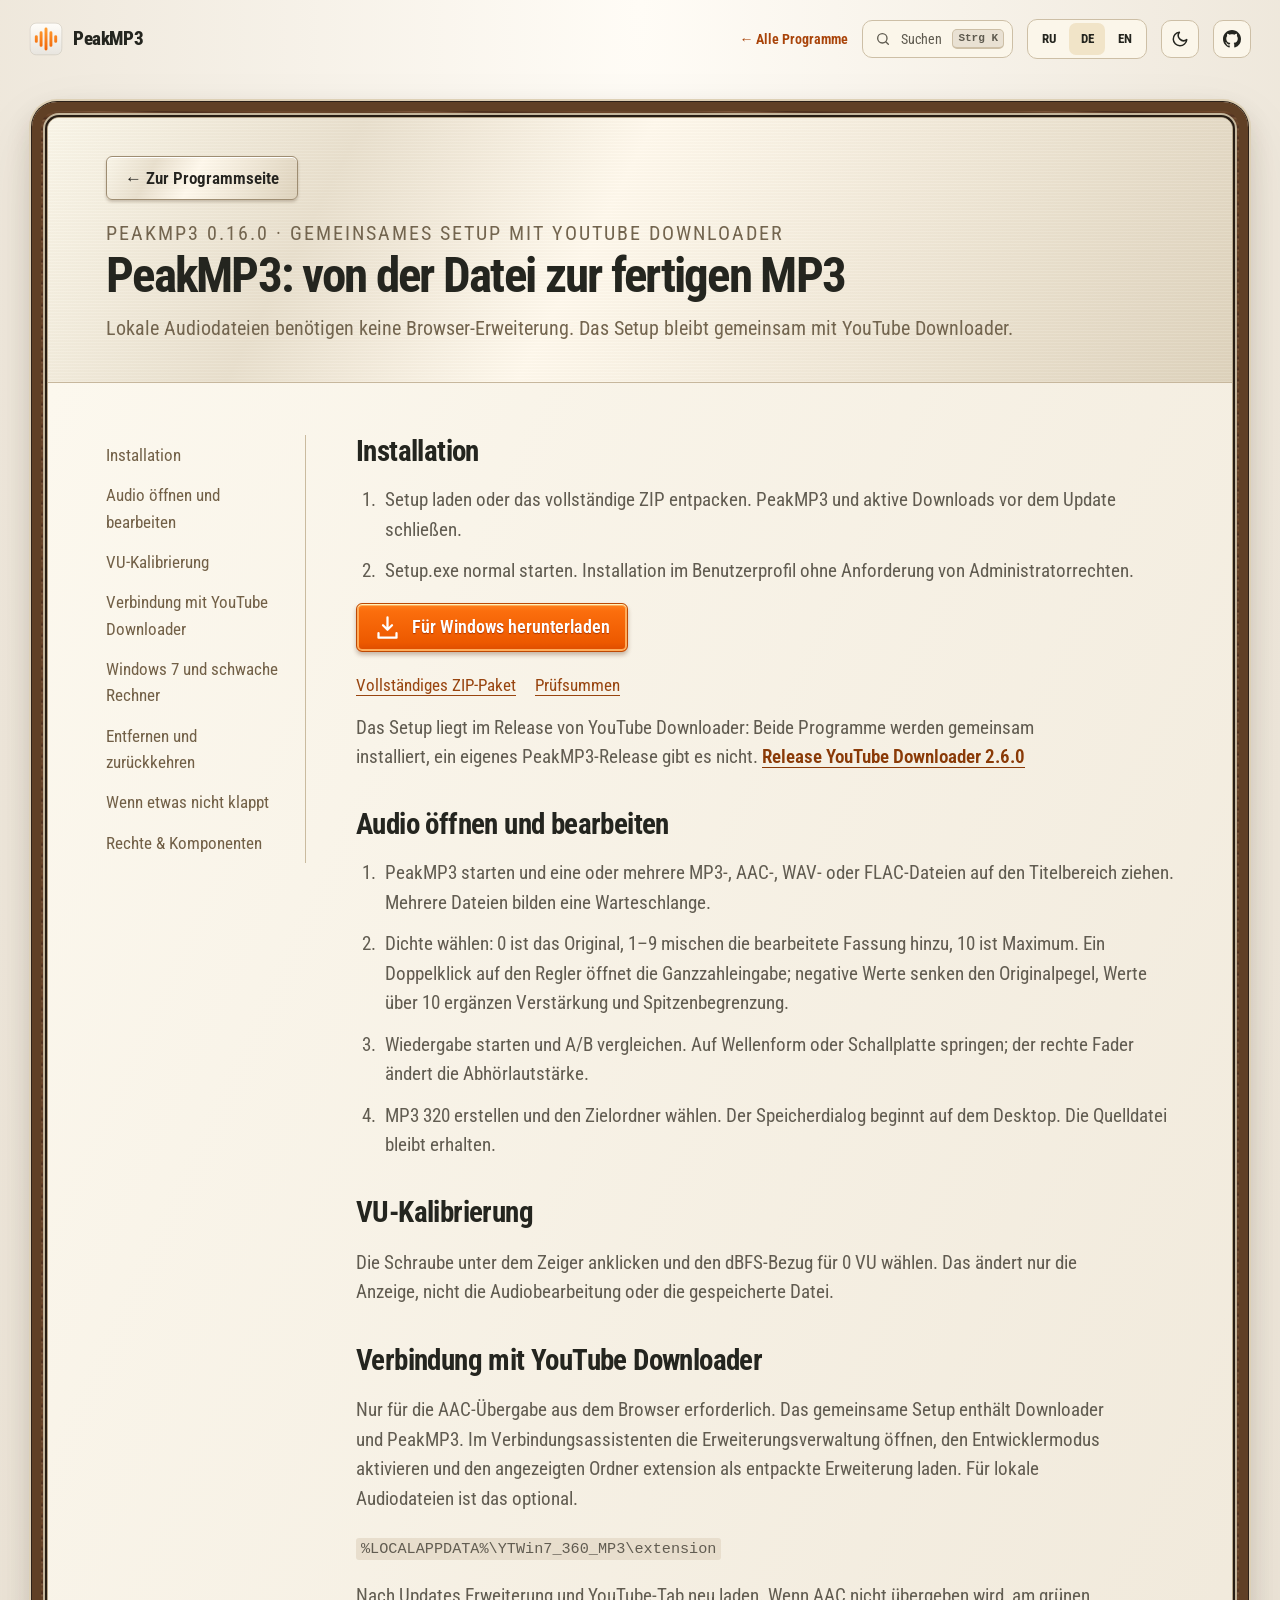
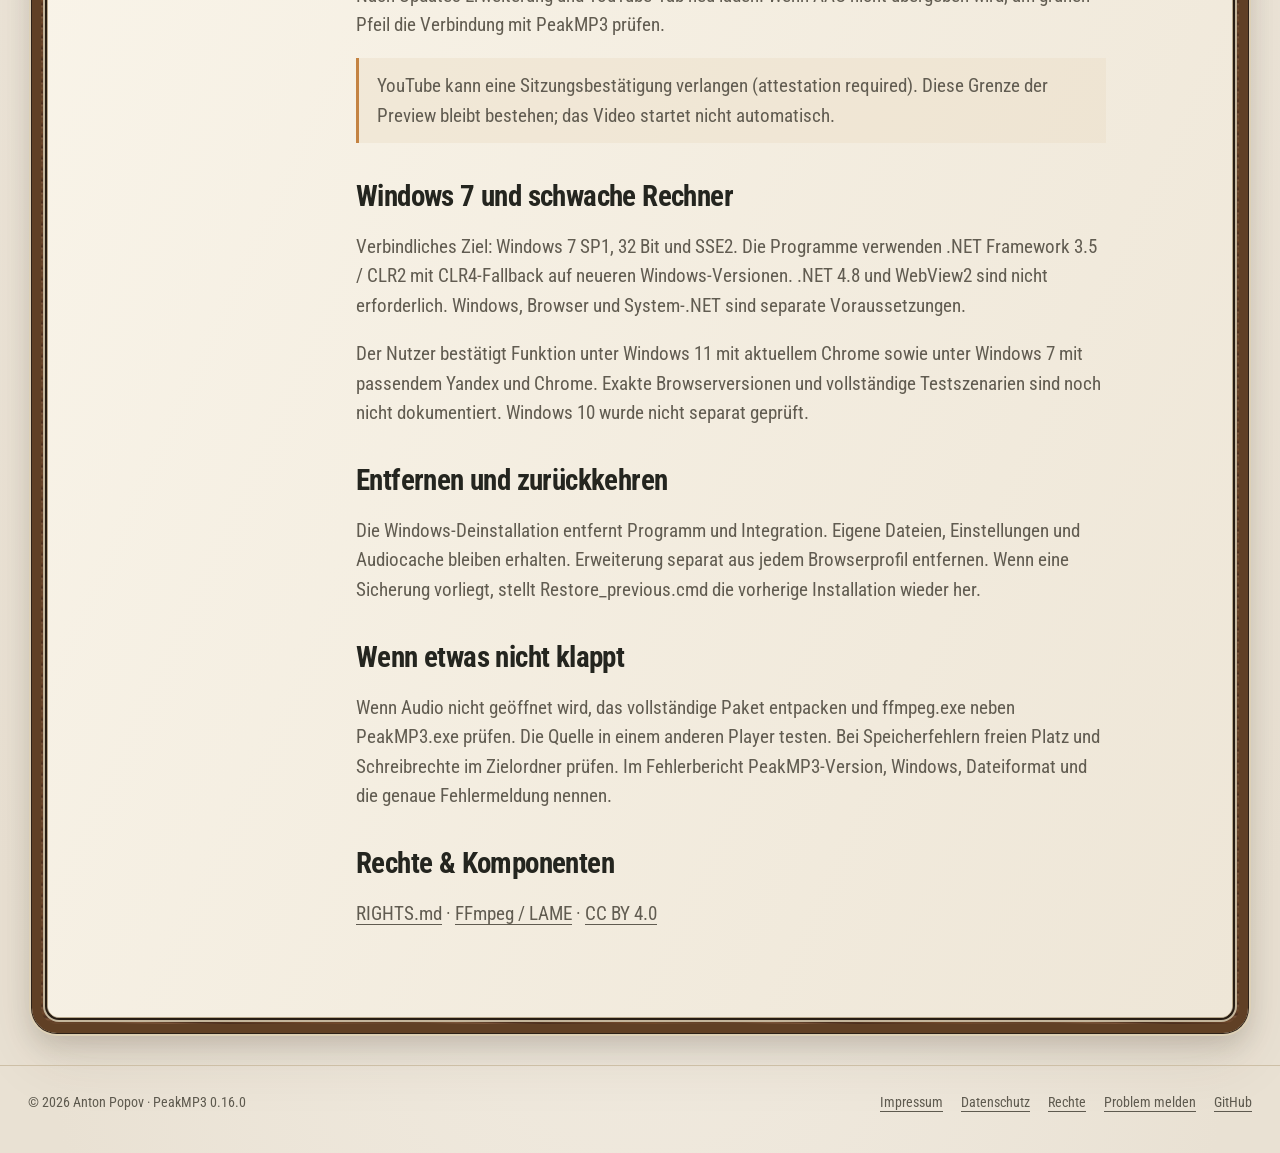
==== commit 4c337369: "Phones: hero column shrinks below its content, titles and buttons wrap Below 560 px the header is tw" ====
--- a/Guide-de.html
+++ b/Guide-de.html
@@ -1,4 +1,4 @@
-<!doctype html><html lang="de"><head><meta charset="utf-8"><meta name="viewport" content="width=device-width,initial-scale=1"><meta name="description" content="Dichte einstellen, A/B vergleichen und MP3 320 speichern, unter Windows. Analoge Bedienung wie am Gerät."><meta name="application-version" content="0.16.0"><title>PeakMP3 — Anleitung</title><link rel="icon" href="assets/site/peakmp3.svg"><script src="assets/kit/kit-theme.js"></script><link rel="stylesheet" href="assets/kit/kit.css?v=2026.11.06-2"><link rel="preload" href="assets/site/fonts/RobotoCondensed.woff2" as="font" type="font/woff2" crossorigin><link rel="stylesheet" href="website/site.css?v=2026.11.06-perf"><link rel="stylesheet" href="website/peak.css?v=2026.11.06-perf"><link rel="stylesheet" href="website/peak-kit.css?v=2026.11.06-perf"><script src="assets/kit/programs.js?v=2026.11.06-2" defer></script><script src="assets/kit/kit.js?v=2026.11.06-2" defer></script></head><body class="ppk-page peak-site" data-lang="de"><a class="ppk-skip" href="#content">Zum Inhalt</a><div class="ppk-nav-wrap" id="ppk-nav-wrap">
+<!doctype html><html lang="de"><head><meta charset="utf-8"><meta name="viewport" content="width=device-width,initial-scale=1"><meta name="description" content="Dichte einstellen, A/B vergleichen und MP3 320 speichern, unter Windows. Analoge Bedienung wie am Gerät."><meta name="application-version" content="0.16.0"><title>PeakMP3 — Anleitung</title><link rel="icon" href="assets/site/peakmp3.svg"><script src="assets/kit/kit-theme.js"></script><link rel="stylesheet" href="assets/kit/kit.css?v=2026.11.06-3"><link rel="preload" href="assets/site/fonts/RobotoCondensed.woff2" as="font" type="font/woff2" crossorigin><link rel="stylesheet" href="website/site.css?v=2026.11.16-mobile"><link rel="stylesheet" href="website/peak.css?v=2026.11.16-mobile"><link rel="stylesheet" href="website/peak-kit.css?v=2026.11.16-mobile"><script src="assets/kit/programs.js?v=2026.11.06-3" defer></script><script src="assets/kit/kit.js?v=2026.11.06-3" defer></script></head><body class="ppk-page peak-site" data-lang="de"><a class="ppk-skip" href="#content">Zum Inhalt</a><div class="ppk-nav-wrap" id="ppk-nav-wrap">
 <nav class="ppk-nav" aria-label="Hauptnavigation"><a class="ppk-brand" href="index.html"><img src="assets/site/peakmp3.svg" alt="" width="34" height="34"><span>PeakMP3</span></a><span class="ppk-spacer"></span><a class="ppk-back" href="https://popovantondev.github.io/popovantondev/index.html">← Alle Programme</a><button class="ppk-search-btn" type="button" data-ppk-open-search aria-label="Programme durchsuchen"><span>Suchen</span><kbd>Strg K</kbd></button><div class="ppk-langs"><a href="Guide-ru.html" lang="ru" hreflang="ru">RU</a><a href="Guide-de.html" lang="de" hreflang="de" aria-current="page">DE</a><a href="Guide-en.html" lang="en" hreflang="en">EN</a></div><button class="ppk-icon-btn ppk-theme-btn" type="button" data-ppk-theme aria-label="Farbschema wechseln"></button><a class="ppk-icon-btn ppk-gh-btn" href="https://github.com/popovantondev/PeakMP3" aria-label="GitHub"></a></nav>
 </div><div class="site-shell"><div class="shell-inner"><main id="content"><header class="guide-title"><p class="guide-home"><a class="button secondary guide-home-link" href="index.html">← Zur Programmseite</a></p><p class="section-kicker">PeakMP3 0.16.0 · Gemeinsames Setup mit YouTube Downloader</p><h1>PeakMP3: von der Datei zur fertigen MP3</h1><p>Lokale Audiodateien benötigen keine Browser-Erweiterung. Das Setup bleibt gemeinsam mit YouTube Downloader.</p></header><div class="page-body guide-layout"><nav class="guide-toc" aria-label="In der Anleitung"><a href="#install">Installation</a><a href="#audio">Audio öffnen und bearbeiten</a><a href="#calibration">VU-Kalibrierung</a><a href="#integration">Verbindung mit YouTube Downloader</a><a href="#windows">Windows 7 und schwache Rechner</a><a href="#uninstall">Entfernen und zurückkehren</a><a href="#help">Wenn etwas nicht klappt</a><a href="#rights">Rechte &amp; Komponenten</a></nav><div class="guide-content"><section id="install"><h2>Installation</h2><ol><li>Setup laden oder das vollständige ZIP entpacken. PeakMP3 und aktive Downloads vor dem Update schließen.</li><li>Setup.exe normal starten. Installation im Benutzerprofil ohne Anforderung von Administratorrechten.</li></ol><a class="button primary small" data-download="setup" href="https://github.com/popovantondev/YouTubeDownloader/releases/download/v2.6.0/YouTubeDownloader-PeakMP3-2.6.0-Preview-Setup.exe" download><svg viewBox="0 0 24 24" aria-hidden="true"><path d="M12 3v11m-4-4 4 4 4-4M4 17v4h16v-4"/></svg>Für Windows herunterladen</a><div class="download-links"><a href="https://github.com/popovantondev/YouTubeDownloader/releases/download/v2.6.0/YouTubeDownloader-PeakMP3-2.6.0-Preview-FULL.zip">Vollständiges ZIP-Paket</a><a href="https://github.com/popovantondev/YouTubeDownloader/releases/download/v2.6.0/SHA256SUMS.txt">Prüfsummen</a></div><p class="installer-note">Das Setup liegt im Release von YouTube Downloader: Beide Programme werden gemeinsam installiert, ein eigenes PeakMP3-Release gibt es nicht. <a href="https://github.com/popovantondev/YouTubeDownloader/releases/tag/v2.6.0">Release YouTube Downloader 2.6.0</a></p></section><section id="audio"><h2>Audio öffnen und bearbeiten</h2><ol><li>PeakMP3 starten und eine oder mehrere MP3-, AAC-, WAV- oder FLAC-Dateien auf den Titelbereich ziehen. Mehrere Dateien bilden eine Warteschlange.</li><li>Dichte wählen: 0 ist das Original, 1–9 mischen die bearbeitete Fassung hinzu, 10 ist Maximum. Ein Doppelklick auf den Regler öffnet die Ganzzahleingabe; negative Werte senken den Originalpegel, Werte über 10 ergänzen Verstärkung und Spitzenbegrenzung.</li><li>Wiedergabe starten und A/B vergleichen. Auf Wellenform oder Schallplatte springen; der rechte Fader ändert die Abhörlautstärke.</li><li>MP3 320 erstellen und den Zielordner wählen. Der Speicherdialog beginnt auf dem Desktop. Die Quelldatei bleibt erhalten.</li></ol></section><section id="calibration"><h2>VU-Kalibrierung</h2><p>Die Schraube unter dem Zeiger anklicken und den dBFS-Bezug für 0 VU wählen. Das ändert nur die Anzeige, nicht die Audiobearbeitung oder die gespeicherte Datei.</p></section><section id="integration"><h2>Verbindung mit YouTube Downloader</h2><p>Nur für die AAC-Übergabe aus dem Browser erforderlich. Das gemeinsame Setup enthält Downloader und PeakMP3. Im Verbindungsassistenten die Erweiterungsverwaltung öffnen, den Entwicklermodus aktivieren und den angezeigten Ordner extension als entpackte Erweiterung laden. Für lokale Audiodateien ist das optional.</p><p><code>%LOCALAPPDATA%\YTWin7_360_MP3\extension</code></p><p>Nach Updates Erweiterung und YouTube-Tab neu laden. Wenn AAC nicht übergeben wird, am grünen Pfeil die Verbindung mit PeakMP3 prüfen.</p><p class="notice">YouTube kann eine Sitzungsbestätigung verlangen (attestation required). Diese Grenze der Preview bleibt bestehen; das Video startet nicht automatisch.</p></section><section id="windows"><h2>Windows 7 und schwache Rechner</h2><p>Verbindliches Ziel: Windows 7 SP1, 32 Bit und SSE2. Die Programme verwenden .NET Framework 3.5 / CLR2 mit CLR4-Fallback auf neueren Windows-Versionen. .NET 4.8 und WebView2 sind nicht erforderlich. Windows, Browser und System-.NET sind separate Voraussetzungen.</p><p>Der Nutzer bestätigt Funktion unter Windows 11 mit aktuellem Chrome sowie unter Windows 7 mit passendem Yandex und Chrome. Exakte Browserversionen und vollständige Testszenarien sind noch nicht dokumentiert. Windows 10 wurde nicht separat geprüft.</p></section><section id="uninstall"><h2>Entfernen und zurückkehren</h2><p>Die Windows-Deinstallation entfernt Programm und Integration. Eigene Dateien, Einstellungen und Audiocache bleiben erhalten. Erweiterung separat aus jedem Browserprofil entfernen. Wenn eine Sicherung vorliegt, stellt Restore_previous.cmd die vorherige Installation wieder her.</p></section><section id="help"><h2>Wenn etwas nicht klappt</h2><p>Wenn Audio nicht geöffnet wird, das vollständige Paket entpacken und ffmpeg.exe neben PeakMP3.exe prüfen. Die Quelle in einem anderen Player testen. Bei Speicherfehlern freien Platz und Schreibrechte im Zielordner prüfen. Im Fehlerbericht PeakMP3-Version, Windows, Dateiformat und die genaue Fehlermeldung nennen.</p></section><section id="rights"><h2>Rechte &amp; Komponenten</h2><p><a href="https://github.com/popovantondev/PeakMP3/blob/main/RIGHTS.md">RIGHTS.md</a> · <a href="https://github.com/popovantondev/YouTubeDownloader/blob/main/THIRD_PARTY_NOTICES.md">FFmpeg / LAME</a> · <a href="music/CREDITS.md">CC BY 4.0</a></p></section></div></div></main></div></div><footer class="ppk-footer">
 <span>© 2026 Anton Popov · PeakMP3 0.16.0</span>
--- a/assets/kit/kit.css
+++ b/assets/kit/kit.css
@@ -124,6 +124,7 @@
 .ppk-live::before{content:"";width:10px;height:10px;border-radius:50%;background:var(--ppk-ok);box-shadow:0 0 0 0 rgba(22,163,74,.55);animation:ppk-pulse 2s infinite}
 @keyframes ppk-pulse{70%{box-shadow:0 0 0 10px rgba(22,163,74,0)}100%{box-shadow:0 0 0 0 rgba(22,163,74,0)}}
 .ppk-checks{display:grid;gap:8px;margin:0;padding:0;list-style:none;font-size:15px}
+.ppk-checks li{overflow-wrap:anywhere}
 .ppk-checks li::before{content:"\2713";margin-right:8px;color:var(--ppk-ok);font-weight:800}
 
 /* ---------- steps ---------- */
@@ -173,6 +174,7 @@
 .ppk-phead{display:flex;align-items:center;border-bottom:1px solid var(--ppk-line)}
 .ppk-palette-input{flex:1;min-width:0;padding:16px 18px;border:0;background:transparent;color:var(--ppk-ink);font:inherit;font-size:17px;outline:none}
 .ppk-palette-input::placeholder{color:var(--ppk-muted);opacity:1}
+.ppk-overlay .ppk-palette-input:focus-visible{outline:none}
 .ppk-phead:focus-within{box-shadow:inset 0 -2px 0 var(--ppk-focus)}
 .ppk-pclose{margin-right:12px;padding:6px 8px;border:1px solid var(--ppk-line);border-radius:7px;background:var(--ppk-bg);color:var(--ppk-muted);font:600 12px/1 var(--ppk-mono);cursor:pointer}
 .ppk-plist{max-height:min(420px,55vh);margin:0;padding:6px;overflow:auto;list-style:none}
@@ -225,18 +227,47 @@
   .ppk-pfoot{display:none}
   .ppk-overlay{padding-top:8vh}
 }
-@media (max-width:520px){
-  .ppk-nav{flex-wrap:wrap;row-gap:6px}
-  .ppk-nav::after{content:"";order:4;flex-basis:100%;height:0}
-  .ppk-brand{order:1;margin-right:auto}
+/* Phones: touch targets 44 px, the header is two full rows (name + theme + GitHub, then [back] search + language switch that fills the rest),
+   it scrolls away with the page instead of sticking (two rows would eat a seventh of the screen), long names wrap instead of being cut. */
+@media (max-width:640px){
+  .ppk-icon-btn{width:44px;height:44px}
+  .ppk-search-btn{width:44px;min-height:44px}
+  .ppk-back{width:44px;min-height:44px}
+  .ppk-langs a{min-width:40px;min-height:40px}
+  .ppk-brand{min-height:44px}
+  .ppk-tabs button{min-height:44px}
+  .ppk-pill{min-height:40px;font-size:13px;flex-wrap:wrap;row-gap:2px;border-radius:20px}
+  .ppk-pill .ppk-more{white-space:normal}
+  .ppk-field small{font-size:12px}
+  .ppk-pill .ppk-new{font-size:12px}
+  .ppk-footer a{display:inline-flex;align-items:center;justify-content:center;min-height:40px;min-width:44px}
+  /* Guide table of contents and disclosure rows: finger-sized rows (guides with their own class names carry the same rule in their own CSS) */
+  .ppk-page .ppk-contents a{display:inline-flex;align-items:center;min-height:44px;min-width:44px}
+  .ppk-page details>summary{padding-block:11px}
+  .ppk-pclose{min-width:44px;min-height:44px;margin-right:6px;font-size:13px}
+  .ppk-chip{font-size:12px}
+}
+@media (max-width:560px){
+  .ppk-nav-wrap{position:static}
+  .ppk-nav{flex-wrap:wrap;row-gap:8px;gap:8px}
+  .ppk-nav::after{content:"";order:4;flex-basis:100%;height:0;margin:-8px 0 0}
+  .ppk-brand{order:1;flex:1 1 0;min-width:0;white-space:normal;font-size:16px;line-height:1.15}
+  .ppk-brand>span{overflow:visible;text-overflow:clip}
   .ppk-theme-btn{order:2}
   .ppk-gh-btn{order:3}
-  .ppk-back{order:5}
-  .ppk-search-btn{order:6;margin-left:auto}
-  .ppk-langs{order:7}
+  .ppk-back{order:5;width:auto;padding:0 6px 0 0;font-size:14px;justify-content:flex-start}
+  .ppk-back::before{content:none}
+  .ppk-search-btn{order:6}
+  .ppk-nav:not(:has(.ppk-langs)) .ppk-search-btn{order:2}
+  .ppk-langs{order:7;flex:1 1 0;min-width:0;padding:2px}
+  .ppk-langs a{flex:1 1 0}
   .ppk-spacer{display:none}
   .ppk-floating .ppk-nav{border-radius:26px;padding:8px 10px}
   .ppk-tile{padding:18px}
+}
+@media (max-width:359px){
+  .ppk-back{font-size:0;width:44px;padding:0;justify-content:center}
+  .ppk-back::before{content:"\2190";font-size:20px}
 }
 
 @media (prefers-reduced-motion:reduce){
--- a/website/peak-kit.css
+++ b/website/peak-kit.css
@@ -124,3 +124,17 @@
 /* Link from the guide to the program page. */
 .guide-title .guide-home{margin:0 0 18px}
 .guide-title .guide-home-link{min-height:44px;padding:8px 18px;font-size:17px}
+/* Phones (2026-11-16): the hero column may shrink below its content, long words and buttons wrap, titles fit 320 px. */
+@media(max-width:780px){
+.hero{grid-template-columns:minmax(0,1fr)}
+.hero-copy,.product-shot{min-width:0}
+.hero-title{font-size:clamp(30px,9.4vw,50px);overflow-wrap:anywhere}
+.lead{overflow-wrap:anywhere}
+.actions .button{white-space:normal;text-align:center}
+.compat{flex-wrap:wrap}
+.compat span{white-space:normal}
+.product-shot img{max-width:100%}
+.installer-note{overflow-wrap:anywhere}
+}
+/* Phones: finger-sized links in the guide's contents (2026-11-16) */
+@media(max-width:640px){.guide-toc a,.download-links a{display:inline-flex;align-items:center;min-height:44px;min-width:44px}}
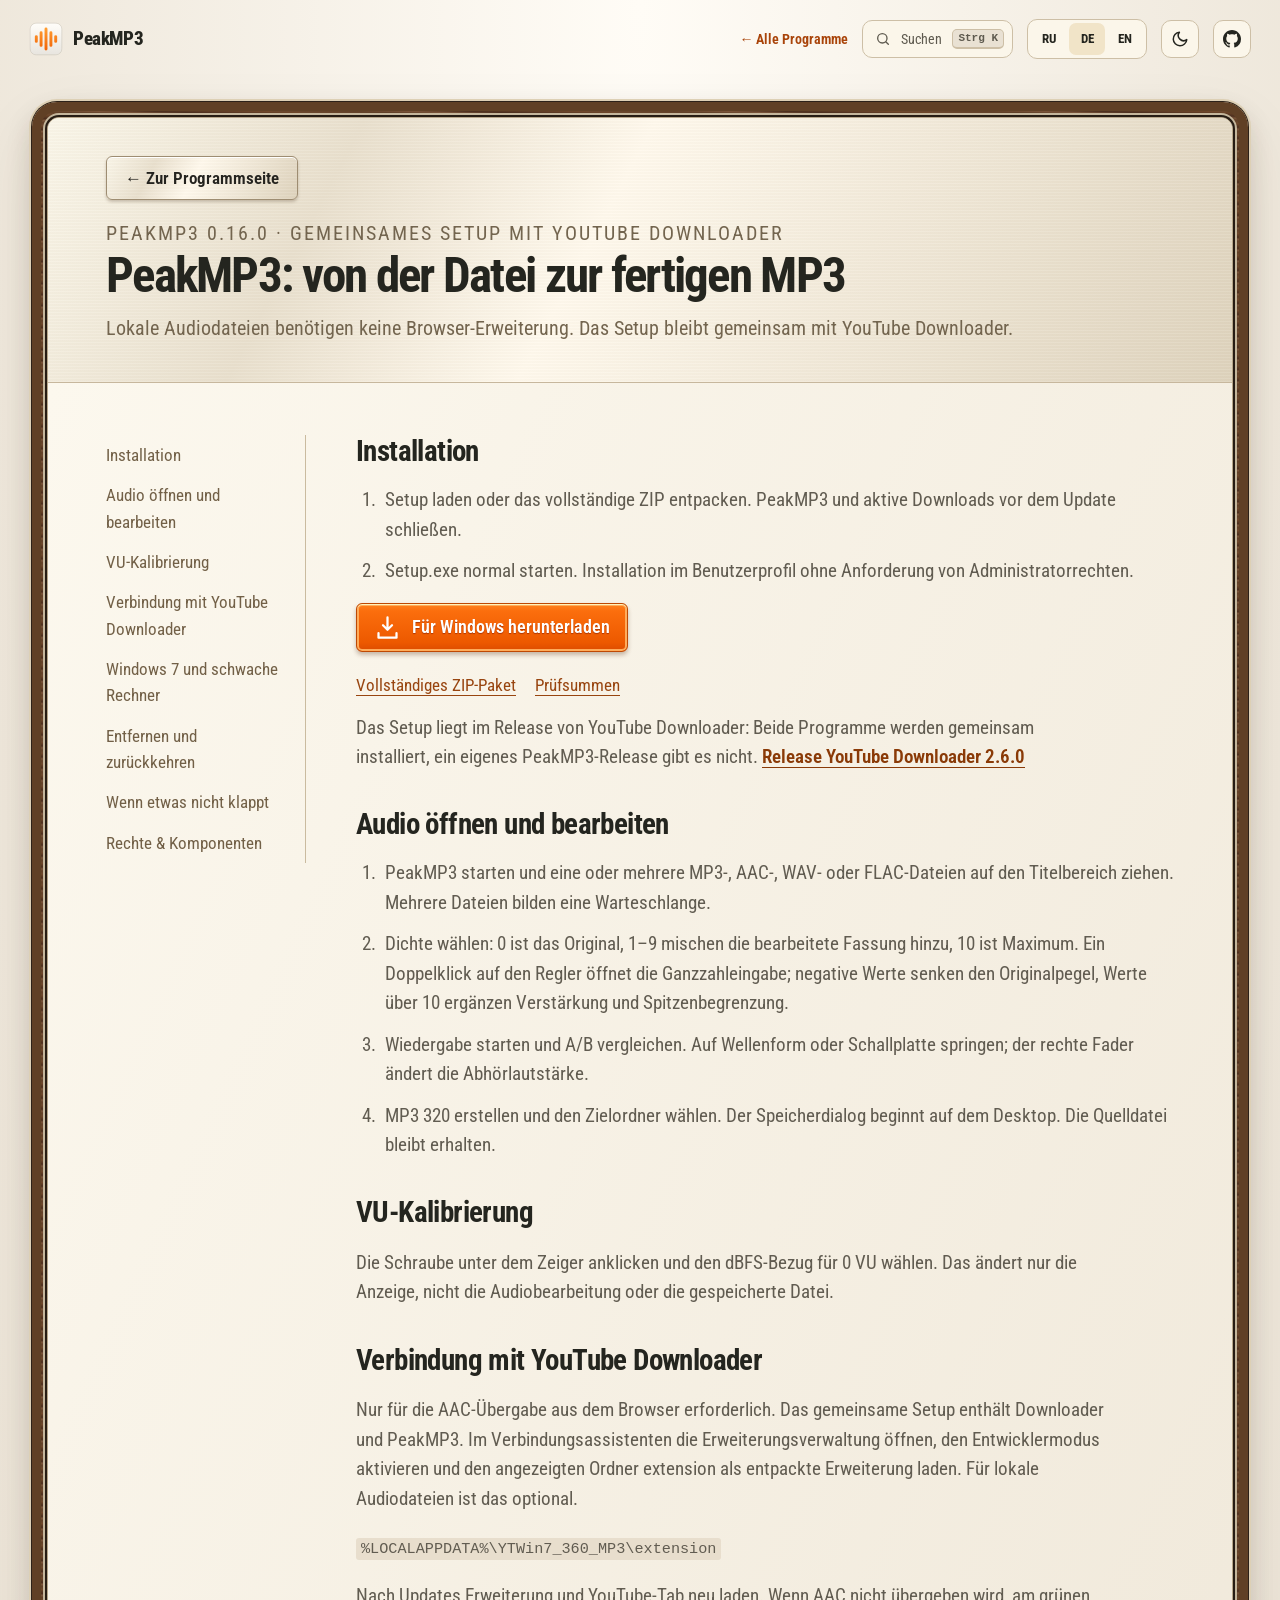
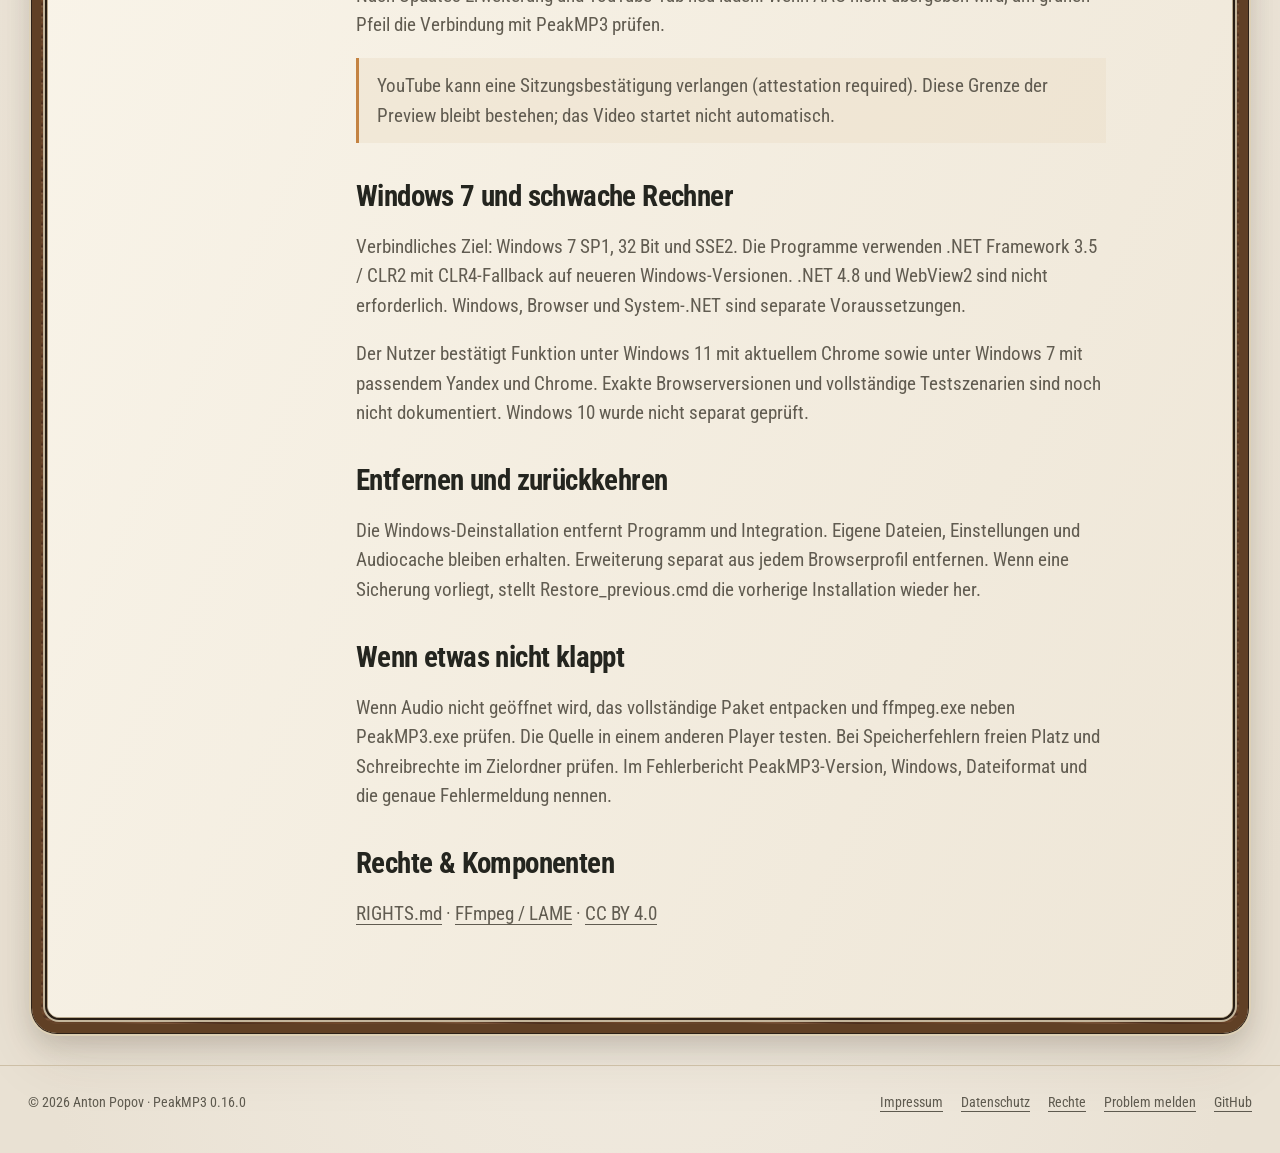
==== commit 93847b5d: "PeakMP3 demo: 44 px tap areas for the on-image controls (nearest control wins where they overlap) an" ====
--- a/Guide-de.html
+++ b/Guide-de.html
@@ -1,4 +1,4 @@
-<!doctype html><html lang="de"><head><meta charset="utf-8"><meta name="viewport" content="width=device-width,initial-scale=1"><meta name="description" content="Dichte einstellen, A/B vergleichen und MP3 320 speichern, unter Windows. Analoge Bedienung wie am Gerät."><meta name="application-version" content="0.16.0"><title>PeakMP3 — Anleitung</title><link rel="icon" href="assets/site/peakmp3.svg"><script src="assets/kit/kit-theme.js"></script><link rel="stylesheet" href="assets/kit/kit.css?v=2026.11.06-3"><link rel="preload" href="assets/site/fonts/RobotoCondensed.woff2" as="font" type="font/woff2" crossorigin><link rel="stylesheet" href="website/site.css?v=2026.11.16-mobile"><link rel="stylesheet" href="website/peak.css?v=2026.11.16-mobile"><link rel="stylesheet" href="website/peak-kit.css?v=2026.11.16-mobile"><script src="assets/kit/programs.js?v=2026.11.06-3" defer></script><script src="assets/kit/kit.js?v=2026.11.06-3" defer></script></head><body class="ppk-page peak-site" data-lang="de"><a class="ppk-skip" href="#content">Zum Inhalt</a><div class="ppk-nav-wrap" id="ppk-nav-wrap">
+<!doctype html><html lang="de"><head><meta charset="utf-8"><meta name="viewport" content="width=device-width,initial-scale=1"><meta name="description" content="Dichte einstellen, A/B vergleichen und MP3 320 speichern, unter Windows. Analoge Bedienung wie am Gerät."><meta name="application-version" content="0.16.0"><title>PeakMP3 — Anleitung</title><link rel="icon" href="assets/site/peakmp3.svg"><script src="assets/kit/kit-theme.js"></script><link rel="stylesheet" href="assets/kit/kit.css?v=2026.11.16-1"><link rel="preload" href="assets/site/fonts/RobotoCondensed.woff2" as="font" type="font/woff2" crossorigin><link rel="stylesheet" href="website/site.css?v=2026.11.16-mobile2"><link rel="stylesheet" href="website/peak.css?v=2026.11.16-mobile2"><link rel="stylesheet" href="website/peak-kit.css?v=2026.11.16-mobile2"><script src="assets/kit/programs.js?v=2026.11.16-1" defer></script><script src="assets/kit/kit.js?v=2026.11.16-1" defer></script></head><body class="ppk-page peak-site" data-lang="de"><a class="ppk-skip" href="#content">Zum Inhalt</a><div class="ppk-nav-wrap" id="ppk-nav-wrap">
 <nav class="ppk-nav" aria-label="Hauptnavigation"><a class="ppk-brand" href="index.html"><img src="assets/site/peakmp3.svg" alt="" width="34" height="34"><span>PeakMP3</span></a><span class="ppk-spacer"></span><a class="ppk-back" href="https://popovantondev.github.io/popovantondev/index.html">← Alle Programme</a><button class="ppk-search-btn" type="button" data-ppk-open-search aria-label="Programme durchsuchen"><span>Suchen</span><kbd>Strg K</kbd></button><div class="ppk-langs"><a href="Guide-ru.html" lang="ru" hreflang="ru">RU</a><a href="Guide-de.html" lang="de" hreflang="de" aria-current="page">DE</a><a href="Guide-en.html" lang="en" hreflang="en">EN</a></div><button class="ppk-icon-btn ppk-theme-btn" type="button" data-ppk-theme aria-label="Farbschema wechseln"></button><a class="ppk-icon-btn ppk-gh-btn" href="https://github.com/popovantondev/PeakMP3" aria-label="GitHub"></a></nav>
 </div><div class="site-shell"><div class="shell-inner"><main id="content"><header class="guide-title"><p class="guide-home"><a class="button secondary guide-home-link" href="index.html">← Zur Programmseite</a></p><p class="section-kicker">PeakMP3 0.16.0 · Gemeinsames Setup mit YouTube Downloader</p><h1>PeakMP3: von der Datei zur fertigen MP3</h1><p>Lokale Audiodateien benötigen keine Browser-Erweiterung. Das Setup bleibt gemeinsam mit YouTube Downloader.</p></header><div class="page-body guide-layout"><nav class="guide-toc" aria-label="In der Anleitung"><a href="#install">Installation</a><a href="#audio">Audio öffnen und bearbeiten</a><a href="#calibration">VU-Kalibrierung</a><a href="#integration">Verbindung mit YouTube Downloader</a><a href="#windows">Windows 7 und schwache Rechner</a><a href="#uninstall">Entfernen und zurückkehren</a><a href="#help">Wenn etwas nicht klappt</a><a href="#rights">Rechte &amp; Komponenten</a></nav><div class="guide-content"><section id="install"><h2>Installation</h2><ol><li>Setup laden oder das vollständige ZIP entpacken. PeakMP3 und aktive Downloads vor dem Update schließen.</li><li>Setup.exe normal starten. Installation im Benutzerprofil ohne Anforderung von Administratorrechten.</li></ol><a class="button primary small" data-download="setup" href="https://github.com/popovantondev/YouTubeDownloader/releases/download/v2.6.0/YouTubeDownloader-PeakMP3-2.6.0-Preview-Setup.exe" download><svg viewBox="0 0 24 24" aria-hidden="true"><path d="M12 3v11m-4-4 4 4 4-4M4 17v4h16v-4"/></svg>Für Windows herunterladen</a><div class="download-links"><a href="https://github.com/popovantondev/YouTubeDownloader/releases/download/v2.6.0/YouTubeDownloader-PeakMP3-2.6.0-Preview-FULL.zip">Vollständiges ZIP-Paket</a><a href="https://github.com/popovantondev/YouTubeDownloader/releases/download/v2.6.0/SHA256SUMS.txt">Prüfsummen</a></div><p class="installer-note">Das Setup liegt im Release von YouTube Downloader: Beide Programme werden gemeinsam installiert, ein eigenes PeakMP3-Release gibt es nicht. <a href="https://github.com/popovantondev/YouTubeDownloader/releases/tag/v2.6.0">Release YouTube Downloader 2.6.0</a></p></section><section id="audio"><h2>Audio öffnen und bearbeiten</h2><ol><li>PeakMP3 starten und eine oder mehrere MP3-, AAC-, WAV- oder FLAC-Dateien auf den Titelbereich ziehen. Mehrere Dateien bilden eine Warteschlange.</li><li>Dichte wählen: 0 ist das Original, 1–9 mischen die bearbeitete Fassung hinzu, 10 ist Maximum. Ein Doppelklick auf den Regler öffnet die Ganzzahleingabe; negative Werte senken den Originalpegel, Werte über 10 ergänzen Verstärkung und Spitzenbegrenzung.</li><li>Wiedergabe starten und A/B vergleichen. Auf Wellenform oder Schallplatte springen; der rechte Fader ändert die Abhörlautstärke.</li><li>MP3 320 erstellen und den Zielordner wählen. Der Speicherdialog beginnt auf dem Desktop. Die Quelldatei bleibt erhalten.</li></ol></section><section id="calibration"><h2>VU-Kalibrierung</h2><p>Die Schraube unter dem Zeiger anklicken und den dBFS-Bezug für 0 VU wählen. Das ändert nur die Anzeige, nicht die Audiobearbeitung oder die gespeicherte Datei.</p></section><section id="integration"><h2>Verbindung mit YouTube Downloader</h2><p>Nur für die AAC-Übergabe aus dem Browser erforderlich. Das gemeinsame Setup enthält Downloader und PeakMP3. Im Verbindungsassistenten die Erweiterungsverwaltung öffnen, den Entwicklermodus aktivieren und den angezeigten Ordner extension als entpackte Erweiterung laden. Für lokale Audiodateien ist das optional.</p><p><code>%LOCALAPPDATA%\YTWin7_360_MP3\extension</code></p><p>Nach Updates Erweiterung und YouTube-Tab neu laden. Wenn AAC nicht übergeben wird, am grünen Pfeil die Verbindung mit PeakMP3 prüfen.</p><p class="notice">YouTube kann eine Sitzungsbestätigung verlangen (attestation required). Diese Grenze der Preview bleibt bestehen; das Video startet nicht automatisch.</p></section><section id="windows"><h2>Windows 7 und schwache Rechner</h2><p>Verbindliches Ziel: Windows 7 SP1, 32 Bit und SSE2. Die Programme verwenden .NET Framework 3.5 / CLR2 mit CLR4-Fallback auf neueren Windows-Versionen. .NET 4.8 und WebView2 sind nicht erforderlich. Windows, Browser und System-.NET sind separate Voraussetzungen.</p><p>Der Nutzer bestätigt Funktion unter Windows 11 mit aktuellem Chrome sowie unter Windows 7 mit passendem Yandex und Chrome. Exakte Browserversionen und vollständige Testszenarien sind noch nicht dokumentiert. Windows 10 wurde nicht separat geprüft.</p></section><section id="uninstall"><h2>Entfernen und zurückkehren</h2><p>Die Windows-Deinstallation entfernt Programm und Integration. Eigene Dateien, Einstellungen und Audiocache bleiben erhalten. Erweiterung separat aus jedem Browserprofil entfernen. Wenn eine Sicherung vorliegt, stellt Restore_previous.cmd die vorherige Installation wieder her.</p></section><section id="help"><h2>Wenn etwas nicht klappt</h2><p>Wenn Audio nicht geöffnet wird, das vollständige Paket entpacken und ffmpeg.exe neben PeakMP3.exe prüfen. Die Quelle in einem anderen Player testen. Bei Speicherfehlern freien Platz und Schreibrechte im Zielordner prüfen. Im Fehlerbericht PeakMP3-Version, Windows, Dateiformat und die genaue Fehlermeldung nennen.</p></section><section id="rights"><h2>Rechte &amp; Komponenten</h2><p><a href="https://github.com/popovantondev/PeakMP3/blob/main/RIGHTS.md">RIGHTS.md</a> · <a href="https://github.com/popovantondev/YouTubeDownloader/blob/main/THIRD_PARTY_NOTICES.md">FFmpeg / LAME</a> · <a href="music/CREDITS.md">CC BY 4.0</a></p></section></div></div></main></div></div><footer class="ppk-footer">
 <span>© 2026 Anton Popov · PeakMP3 0.16.0</span>
--- a/assets/kit/kit.css
+++ b/assets/kit/kit.css
@@ -290,4 +290,6 @@
 }
 @keyframes ppk-decor-drift{from{transform:translateY(-10px)}to{transform:translateY(10px)}}
 @media print{.ppk-decor{display:none!important}}
-@media (prefers-reduced-motion:reduce){.ppk-decor{transition:none}.ppk-decor-side{animation:none;will-change:auto}}+@media (prefers-reduced-motion:reduce){.ppk-decor{transition:none}.ppk-decor-side{animation:none;will-change:auto}}
+/* very narrow phones: the technology chip goes under the source-code label instead of beside it in two tall blocks */
+@media (max-width:420px){.ppk-btn-gh{flex-wrap:wrap;row-gap:6px}.ppk-btn-gh .ppk-chip{flex:1 0 100%;justify-content:center;text-align:center}}
--- a/website/peak-kit.css
+++ b/website/peak-kit.css
@@ -138,3 +138,5 @@
 }
 /* Phones: finger-sized links in the guide's contents (2026-11-16) */
 @media(max-width:640px){.guide-toc a,.download-links a{display:inline-flex;align-items:center;min-height:44px;min-width:44px}}
+/* phones: the example download link is a finger-sized target */
+.export-example{display:inline-flex;align-items:center;min-height:44px}
